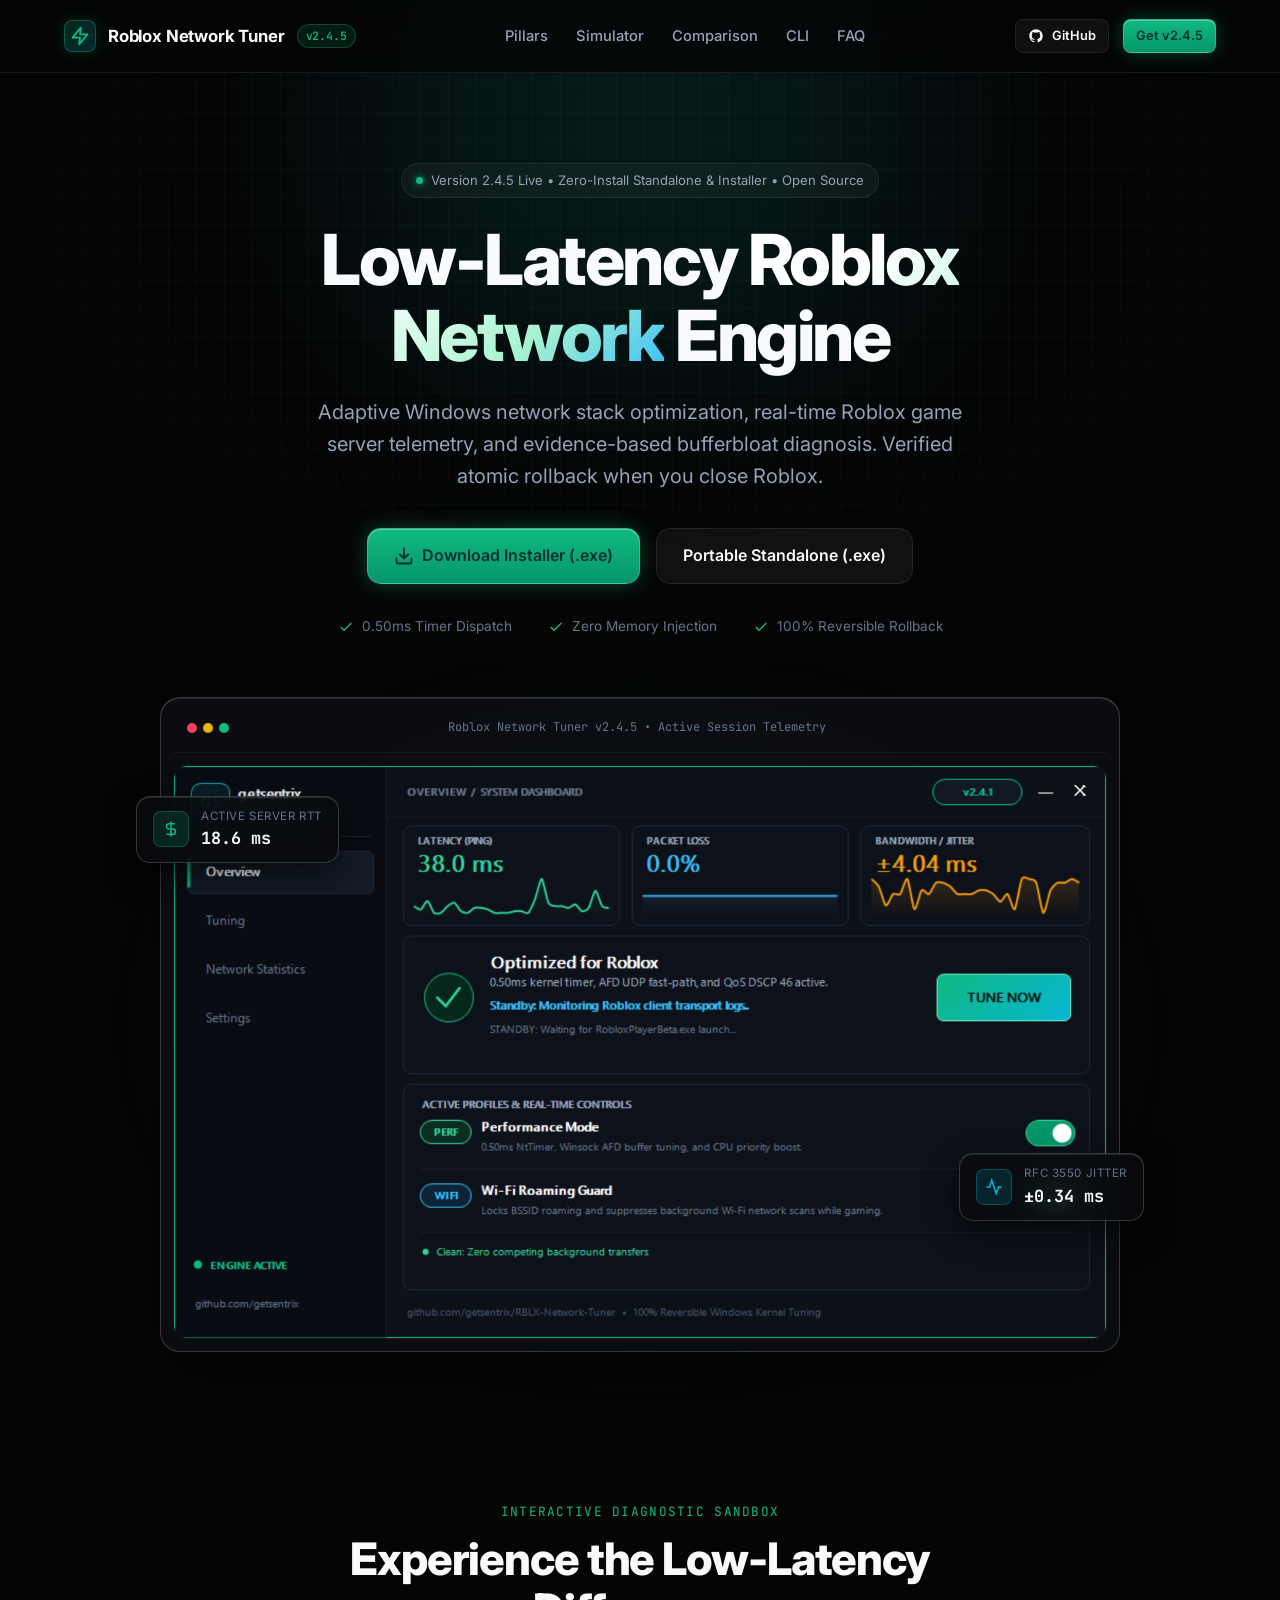
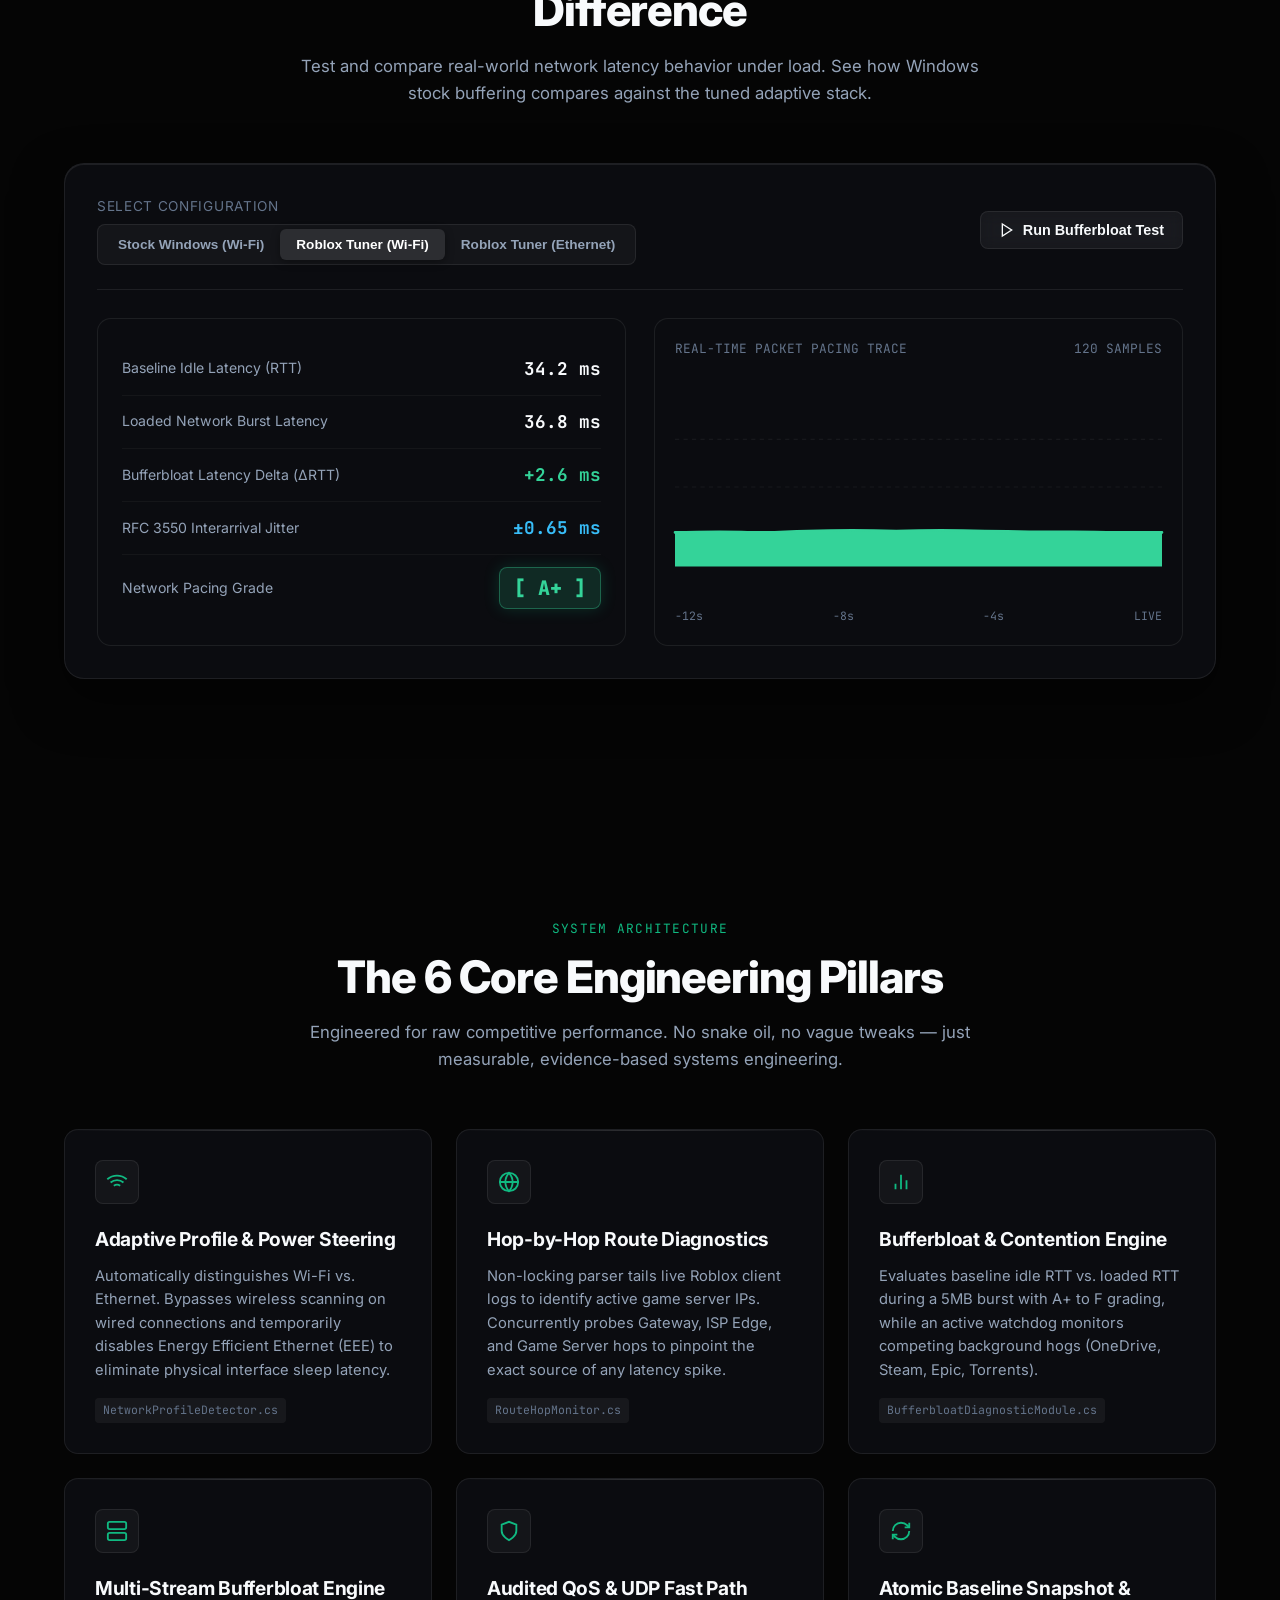
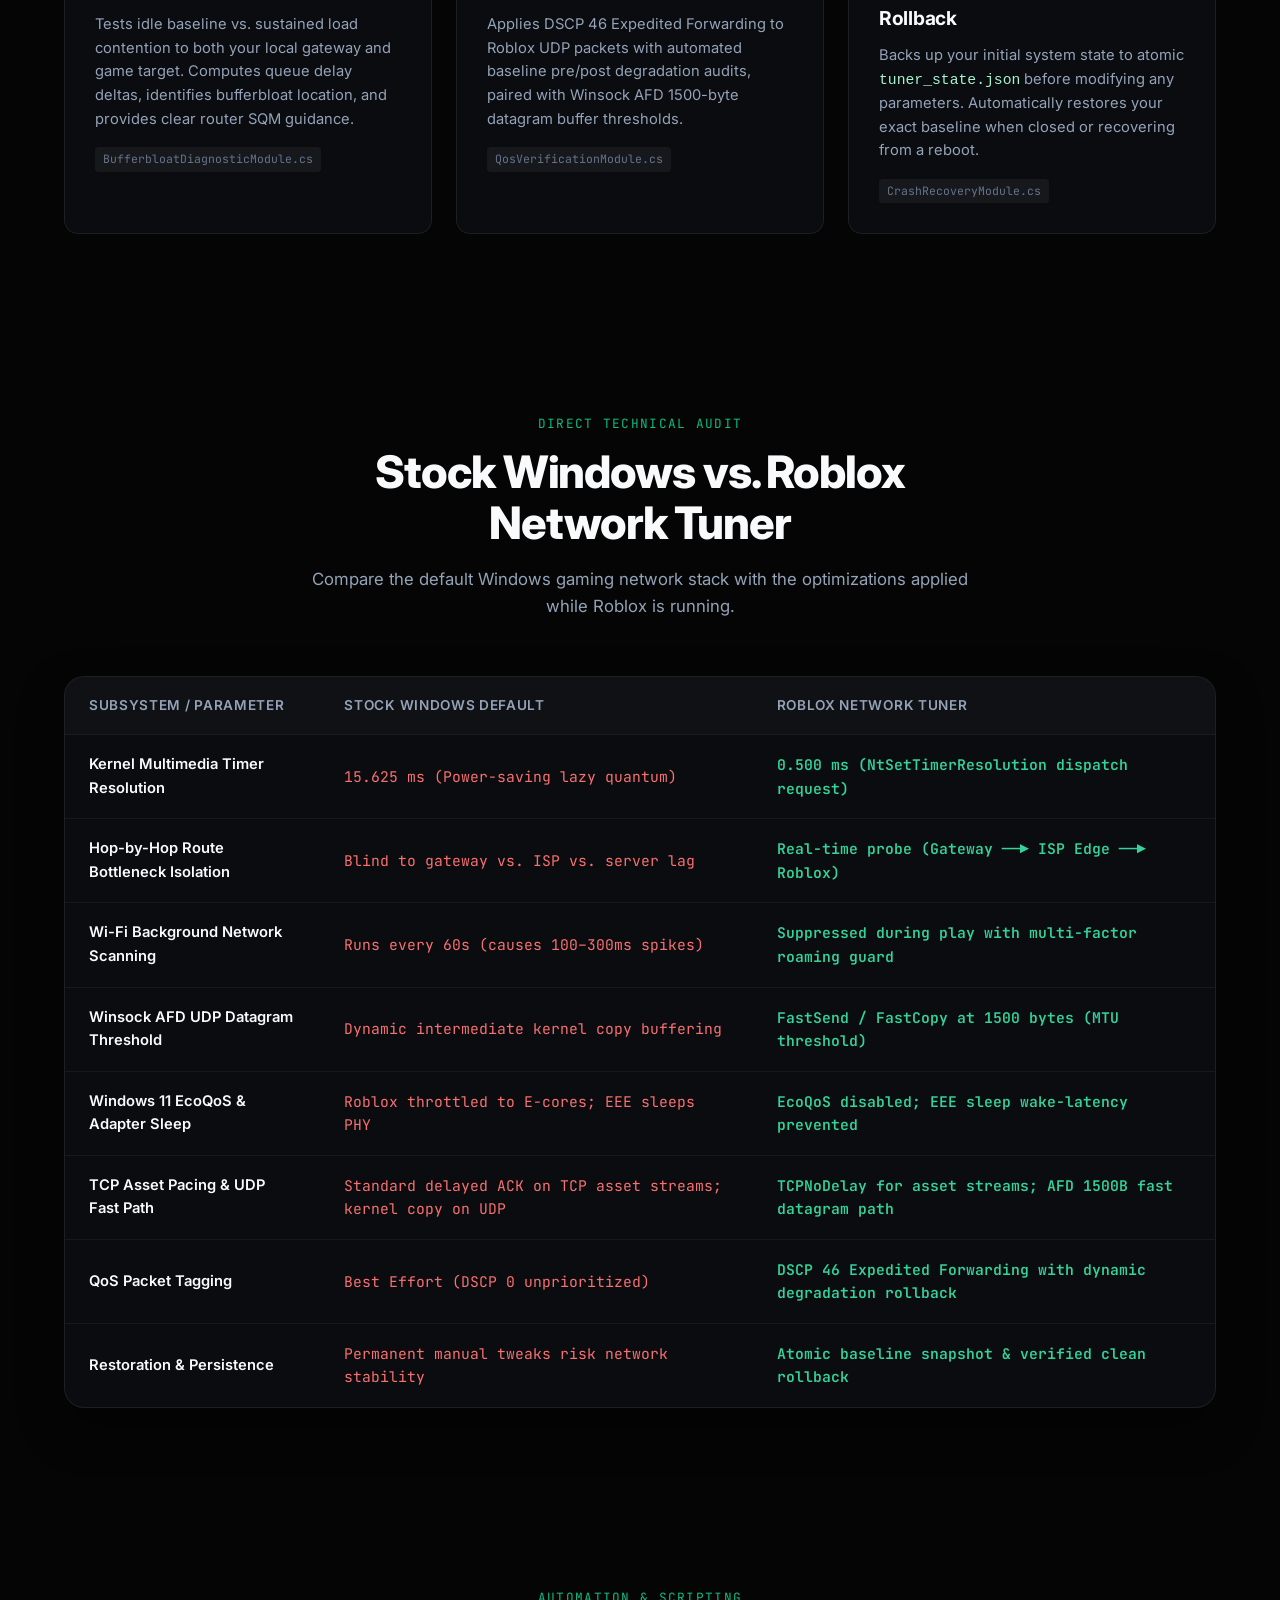
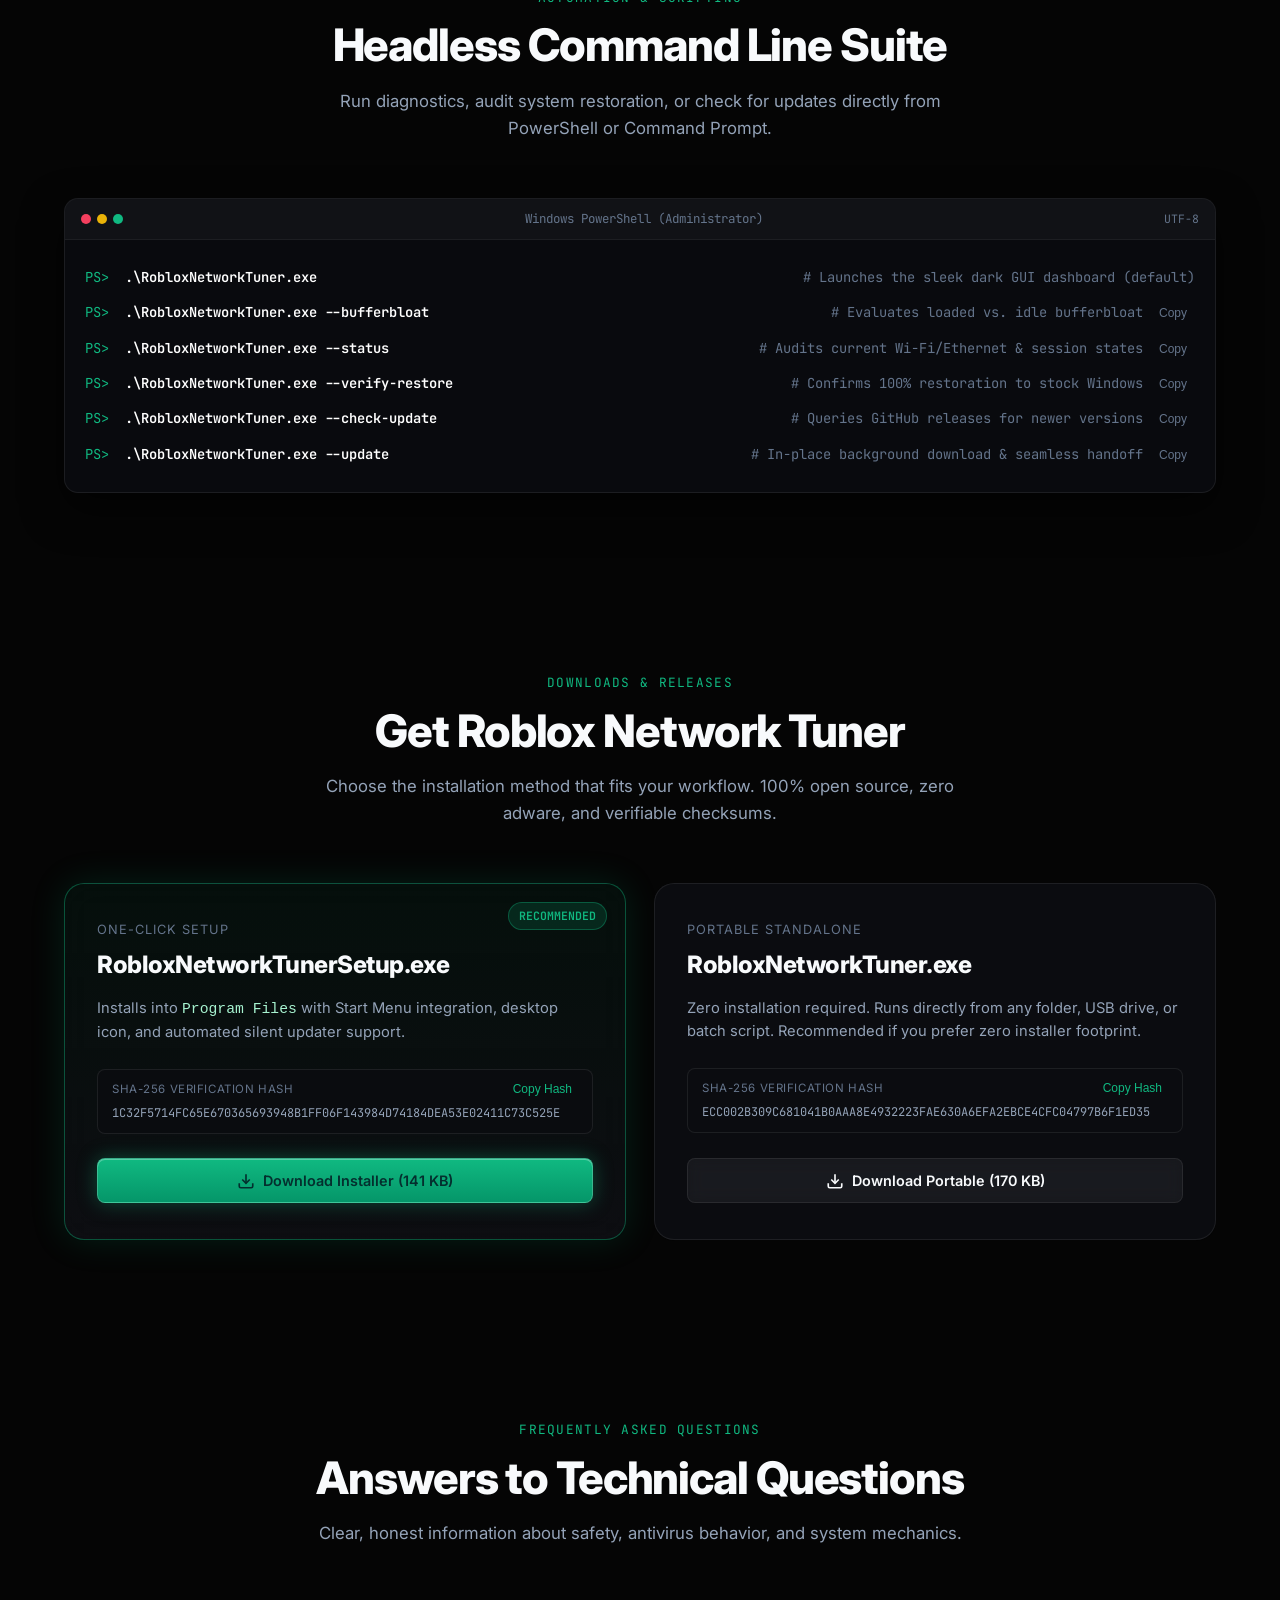
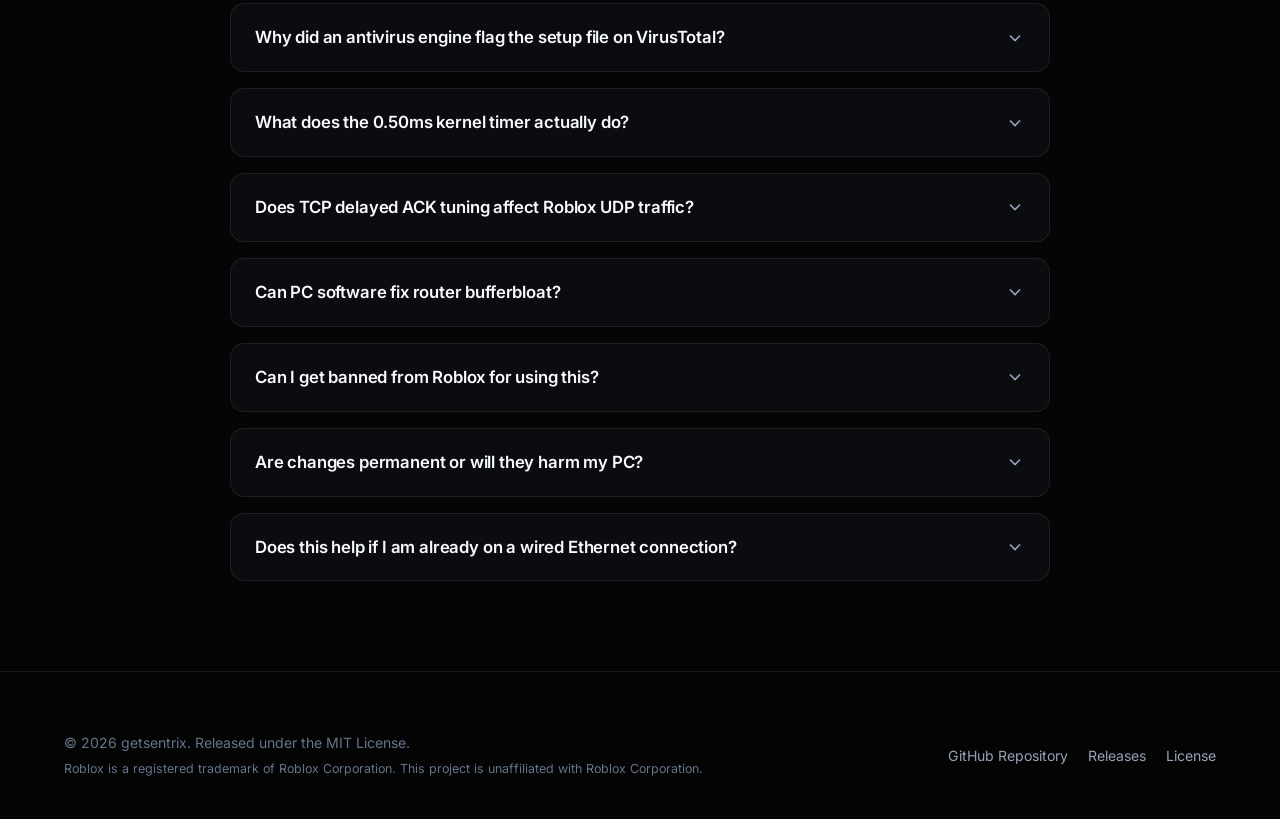
==== docs/index.html @ 38ed278a "Release v2.4.5: Complete UI Optimization, Custom Modern Buttons, Fixed Padding & Responsiveness" ====
<!DOCTYPE html>
<html lang="en">
<head>
  <meta charset="UTF-8">
  <meta name="viewport" content="width=device-width, initial-scale=1.0">
  <title>Roblox Network Tuner | Low-Latency & Anti-Jitter Network Engine</title>
  
  <meta name="description" content="Adaptive Windows network stack optimization, live Roblox game-server telemetry, and automated bufferbloat diagnosis. Symmetrically restored upon exit.">
  <meta name="keywords" content="Roblox, latency tuner, ping optimizer, jitter reduction, bufferbloat, winsock afd, DSCP 46, wifi lag spikes, timer resolution">
  <meta name="author" content="getsentrix">
  <meta name="theme-color" content="#050505">
  
  <!-- Open Graph -->
  <meta property="og:type" content="website">
  <meta property="og:title" content="Roblox Network Tuner | Low-Latency & Anti-Jitter Engine">
  <meta property="og:description" content="Adaptive Windows network stack optimization, real-time Roblox game server telemetry, and automated bufferbloat diagnosis.">
  <meta property="og:image" content="assets/preview.png">
  
  <!-- Twitter -->
  <meta name="twitter:card" content="summary_large_image">
  <meta name="twitter:title" content="Roblox Network Tuner">
  <meta name="twitter:description" content="Adaptive Windows network stack optimization and bufferbloat diagnosis for Roblox.">
  <meta name="twitter:image" content="assets/preview.png">
  
  <link rel="icon" type="image/x-icon" href="favicon.ico">
  <link rel="preconnect" href="https://fonts.googleapis.com">
  <link rel="preconnect" href="https://fonts.gstatic.com" crossorigin>
  <link href="https://fonts.googleapis.com/css2?family=Inter:wght@400;500;600;700;800&family=JetBrains+Mono:wght@400;500;600;700&display=swap" rel="stylesheet">
  <link rel="stylesheet" href="style.css">
</head>
<body>

  <!-- Atmospheric Background Glows -->
  <div class="bg-atmosphere">
    <div class="bg-grid"></div>
    <div class="bg-bloom-top"></div>
    <div class="bg-bloom-secondary"></div>
  </div>

  <!-- Header -->
  <header class="header">
    <div class="container">
      <nav class="nav">
        <a href="#" class="brand">
          <div class="brand-icon">
            <svg width="20" height="20" viewBox="0 0 24 24" fill="none" stroke="#10b981" stroke-width="2.2" stroke-linecap="round" stroke-linejoin="round">
              <polygon points="13 2 3 14 12 14 11 22 21 10 12 10 13 2"></polygon>
            </svg>
          </div>
          <span>Roblox Network Tuner</span>
          <span class="brand-pill live-release-tag">v2.4.5</span>
        </a>

        <ul class="nav-links">
          <li><a href="#features" class="nav-link">Pillars</a></li>
          <li><a href="#simulator" class="nav-link">Simulator</a></li>
          <li><a href="#architecture" class="nav-link">Comparison</a></li>
          <li><a href="#cli" class="nav-link">CLI</a></li>
          <li><a href="#faq" class="nav-link">FAQ</a></li>
        </ul>

        <div class="nav-actions">
          <a href="https://github.com/getsentrix/RBLX-Network-Tuner" target="_blank" rel="noopener" class="btn btn-secondary btn-sm">
            <svg width="16" height="16" viewBox="0 0 24 24" fill="currentColor">
              <path fill-rule="evenodd" clip-rule="evenodd" d="M12 2C6.477 2 2 6.484 2 12.017c0 4.425 2.865 8.18 6.839 9.504.5.092.682-.217.682-.483 0-.237-.008-.868-.013-1.703-2.782.605-3.369-1.343-3.369-1.343-.454-1.158-1.11-1.466-1.11-1.466-.908-.62.069-.608.069-.608 1.003.07 1.53 1.032 1.53 1.032.892 1.53 2.341 1.088 2.91.832.092-.647.35-1.088.636-1.338-2.22-.253-4.555-1.113-4.555-4.951 0-1.093.39-1.988 1.029-2.688-.103-.253-.446-1.272.098-2.65 0 0 .84-.27 2.75 1.026A9.564 9.564 0 0112 6.844c.85.004 1.705.115 2.504.337 1.909-1.296 2.747-1.027 2.747-1.027.546 1.379.202 2.398.1 2.651.64.7 1.028 1.595 1.028 2.688 0 3.848-2.339 4.695-4.566 4.943.359.309.678.92.678 1.855 0 1.338-.012 2.419-.012 2.747 0 .268.18.58.688.482A10.019 10.019 0 0022 12.017C22 6.484 17.522 2 12 2z"></path>
            </svg>
            GitHub
          </a>
          <a href="#downloads" class="btn btn-primary btn-sm">
            Get v2.4.5
          </a>
        </div>
      </nav>
    </div>
  </header>

  <!-- Hero Section -->
  <section class="hero">
    <div class="container">
      <div class="hero-pill">
        <span class="status-dot"></span>
        <span>Version 2.4.5 Live • Zero-Install Standalone & Installer • Open Source</span>
      </div>

      <h1 class="hero-title">
        Low-Latency <span class="gradient-text">Roblox Network</span> Engine
      </h1>

      <p class="hero-desc">
        Adaptive Windows network stack optimization, real-time Roblox game server telemetry, and evidence-based bufferbloat diagnosis. Verified atomic rollback when you close Roblox.
      </p>

      <div class="hero-cta">
        <a href="#downloads" class="btn btn-primary btn-lg">
          <svg width="20" height="20" viewBox="0 0 24 24" fill="none" stroke="currentColor" stroke-width="2.2" stroke-linecap="round" stroke-linejoin="round">
            <path d="M21 15v4a2 2 0 0 1-2 2H5a2 2 0 0 1-2-2v-4"></path>
            <polyline points="7 10 12 15 17 10"></polyline>
            <line x1="12" y1="15" x2="12" y2="3"></line>
          </svg>
          Download Installer (.exe)
        </a>
        <a href="#downloads" class="btn btn-secondary btn-lg">
          Portable Standalone (.exe)
        </a>
      </div>

      <div class="hero-stats">
        <div class="hero-stat-item">
          <svg width="16" height="16" viewBox="0 0 24 24" fill="none" stroke="currentColor" stroke-width="2">
            <polyline points="20 6 9 17 4 12"></polyline>
          </svg>
          <span>0.50ms Timer Dispatch</span>
        </div>
        <div class="hero-stat-item">
          <svg width="16" height="16" viewBox="0 0 24 24" fill="none" stroke="currentColor" stroke-width="2">
            <polyline points="20 6 9 17 4 12"></polyline>
          </svg>
          <span>Zero Memory Injection</span>
        </div>
        <div class="hero-stat-item">
          <svg width="16" height="16" viewBox="0 0 24 24" fill="none" stroke="currentColor" stroke-width="2">
            <polyline points="20 6 9 17 4 12"></polyline>
          </svg>
          <span>100% Reversible Rollback</span>
        </div>
      </div>

      <!-- Hero Showcase Mockup with Floating Badges -->
      <div class="hero-mockup-wrapper">
        <div class="mockup-glow"></div>
        
        <!-- Floating Telemetry Badge Left -->
        <div class="floating-badge badge-left">
          <div class="badge-icon green">
            <svg width="18" height="18" viewBox="0 0 24 24" fill="none" stroke="currentColor" stroke-width="2">
              <path d="M12 2v20M17 5H9.5a3.5 3.5 0 0 0 0 7h5a3.5 3.5 0 0 1 0 7H6"></path>
            </svg>
          </div>
          <div>
            <div class="badge-label">Active Server RTT</div>
            <div class="badge-val" id="heroPingVal">18.6 ms</div>
          </div>
        </div>

        <!-- Floating Telemetry Badge Right -->
        <div class="floating-badge badge-right">
          <div class="badge-icon cyan">
            <svg width="18" height="18" viewBox="0 0 24 24" fill="none" stroke="currentColor" stroke-width="2">
              <polyline points="22 12 18 12 15 21 9 3 6 12 2 12"></polyline>
            </svg>
          </div>
          <div>
            <div class="badge-label">RFC 3550 Jitter</div>
            <div class="badge-val" id="heroJitterVal">±0.38 ms</div>
          </div>
        </div>

        <!-- Actual Application Mockup Preview -->
        <div class="mockup-frame">
          <div class="mockup-header">
            <div class="mockup-dots">
              <div class="mockup-dot red"></div>
              <div class="mockup-dot yellow"></div>
              <div class="mockup-dot green"></div>
            </div>
            <div class="mockup-tag">Roblox Network Tuner v2.4.5 • Active Session Telemetry</div>
            <div style="width: 48px;"></div>
          </div>
          <img src="assets/preview.png" alt="Roblox Network Tuner Dashboard Preview" class="mockup-img" loading="eager">
        </div>
      </div>
    </div>
  </section>

  <!-- Interactive Simulator Section -->
  <section class="section" id="simulator">
    <div class="container">
      <div class="section-header">
        <span class="section-tag">Interactive Diagnostic Sandbox</span>
        <h2 class="section-title">Experience the Low-Latency Difference</h2>
        <p class="section-desc">
          Test and compare real-world network latency behavior under load. See how Windows stock buffering compares against the tuned adaptive stack.
        </p>
      </div>

      <div class="simulator-card">
        <div class="sim-controls">
          <div>
            <div style="font-size: 0.85rem; color: var(--text-dim); margin-bottom: 6px; text-transform: uppercase; letter-spacing: 0.05em;">Select Configuration</div>
            <div class="sim-tabs">
              <button class="sim-tab" data-preset="stock-wifi">Stock Windows (Wi-Fi)</button>
              <button class="sim-tab active" data-preset="tuned-wifi">Roblox Tuner (Wi-Fi)</button>
              <button class="sim-tab" data-preset="tuned-eth">Roblox Tuner (Ethernet)</button>
            </div>
          </div>

          <button id="simRunTestBtn" class="btn btn-secondary">
            <svg width="16" height="16" viewBox="0 0 24 24" fill="none" stroke="currentColor" stroke-width="2">
              <polygon points="5 3 19 12 5 21 5 3"></polygon>
            </svg>
            Run Bufferbloat Test
          </button>
        </div>

        <div class="sim-grid">
          <!-- Readout Metrics -->
          <div class="sim-readout">
            <div class="sim-readout-row">
              <span class="sim-readout-label">Baseline Idle Latency (RTT)</span>
              <span class="sim-readout-val" id="simIdleRtt">34.2 ms</span>
            </div>
            <div class="sim-readout-row">
              <span class="sim-readout-label">Loaded Network Burst Latency</span>
              <span class="sim-readout-val" id="simLoadedRtt">36.8 ms</span>
            </div>
            <div class="sim-readout-row">
              <span class="sim-readout-label">Bufferbloat Latency Delta (ΔRTT)</span>
              <span class="sim-readout-val" id="simDelta" style="color: #34d399;">+2.6 ms</span>
            </div>
            <div class="sim-readout-row">
              <span class="sim-readout-label">RFC 3550 Interarrival Jitter</span>
              <span class="sim-readout-val" id="simJitter" style="color: #38bdf8;">±0.65 ms</span>
            </div>
            <div class="sim-readout-row">
              <span class="sim-readout-label">Network Pacing Grade</span>
              <span class="sim-grade-pill" id="simGrade">[ A+ ]</span>
            </div>
          </div>

          <!-- Dynamic SVG Waveform Chart -->
          <div class="sim-graph-box">
            <div class="sim-graph-header">
              <span>REAL-TIME PACKET PACING TRACE</span>
              <span>120 SAMPLES</span>
            </div>
            
            <svg class="sim-svg-canvas" viewBox="0 0 460 150">
              <defs>
                <linearGradient id="chartGradient" x1="0" y1="0" x2="0" y2="1">
                  <stop offset="0%" stop-color="#10b981" stop-opacity="0.3"></stop>
                  <stop offset="100%" stop-color="#10b981" stop-opacity="0.0"></stop>
                </linearGradient>
              </defs>
              <line x1="0" y1="30" x2="460" y2="30" stroke="rgba(255,255,255,0.05)" stroke-dasharray="4 4" />
              <line x1="0" y1="75" x2="460" y2="75" stroke="rgba(255,255,255,0.05)" stroke-dasharray="4 4" />
              <line x1="0" y1="120" x2="460" y2="120" stroke="rgba(255,255,255,0.05)" stroke-dasharray="4 4" />
              <path id="simSvgArea" fill="url(#chartGradient)"></path>
              <path id="simSvgPath" fill="none" stroke="#10b981" stroke-width="2.5" stroke-linecap="round"></path>
            </svg>

            <div style="display: flex; justify-content: space-between; font-size: 0.72rem; color: var(--text-dim); font-family: var(--font-mono); margin-top: 8px;">
              <span>-12s</span>
              <span>-8s</span>
              <span>-4s</span>
              <span>LIVE</span>
            </div>
          </div>
        </div>
      </div>
    </div>
  </section>

  <!-- The 6 Core Engineering Pillars -->
  <section class="section" id="features">
    <div class="container">
      <div class="section-header">
        <span class="section-tag">System Architecture</span>
        <h2 class="section-title">The 6 Core Engineering Pillars</h2>
        <p class="section-desc">
          Engineered for raw competitive performance. No snake oil, no vague tweaks — just measurable, evidence-based systems engineering.
        </p>
      </div>

      <div class="pillars-grid">
        <!-- 1 -->
        <div class="pillar-card">
          <div class="pillar-icon-box">
            <svg width="22" height="22" viewBox="0 0 24 24" fill="none" stroke="currentColor" stroke-width="2">
              <path d="M5 12.55a11 11 0 0 1 14.08 0"></path>
              <path d="M1.42 9a16 16 0 0 1 21.16 0"></path>
              <path d="M8.53 16.11a6 6 0 0 1 6.95 0"></path>
              <line x1="12" y1="20" x2="12.01" y2="20"></line>
            </svg>
          </div>
          <h3 class="pillar-title">Adaptive Profile & Power Steering</h3>
          <p class="pillar-desc">
            Automatically distinguishes Wi-Fi vs. Ethernet. Bypasses wireless scanning on wired connections and temporarily disables Energy Efficient Ethernet (EEE) to eliminate physical interface sleep latency.
          </p>
          <span class="pillar-tag">NetworkProfileDetector.cs</span>
        </div>

        <!-- 2 -->
        <div class="pillar-card">
          <div class="pillar-icon-box">
            <svg width="22" height="22" viewBox="0 0 24 24" fill="none" stroke="currentColor" stroke-width="2">
              <circle cx="12" cy="12" r="10"></circle>
              <line x1="2" y1="12" x2="22" y2="12"></line>
              <path d="M12 2a15.3 15.3 0 0 1 4 10 15.3 15.3 0 0 1-4 10 15.3 15.3 0 0 1-4-10 15.3 15.3 0 0 1 4-10z"></path>
            </svg>
          </div>
          <h3 class="pillar-title">Hop-by-Hop Route Diagnostics</h3>
          <p class="pillar-desc">
            Non-locking parser tails live Roblox client logs to identify active game server IPs. Concurrently probes Gateway, ISP Edge, and Game Server hops to pinpoint the exact source of any latency spike.
          </p>
          <span class="pillar-tag">RouteHopMonitor.cs</span>
        </div>

        <!-- 3 -->
        <div class="pillar-card">
          <div class="pillar-icon-box">
            <svg width="22" height="22" viewBox="0 0 24 24" fill="none" stroke="currentColor" stroke-width="2">
              <path d="M18 20V10"></path>
              <path d="M12 20V4"></path>
              <path d="M6 20v-6"></path>
            </svg>
          </div>
          <h3 class="pillar-title">Bufferbloat & Contention Engine</h3>
          <p class="pillar-desc">
            Evaluates baseline idle RTT vs. loaded RTT during a 5MB burst with A+ to F grading, while an active watchdog monitors competing background hogs (OneDrive, Steam, Epic, Torrents).
          </p>
          <span class="pillar-tag">BufferbloatDiagnosticModule.cs</span>
        </div>

        <!-- 4 -->
        <div class="pillar-card">
          <div class="pillar-icon-box">
            <svg width="22" height="22" viewBox="0 0 24 24" fill="none" stroke="currentColor" stroke-width="2">
              <rect x="2" y="2" width="20" height="8" rx="2" ry="2"></rect>
              <rect x="2" y="14" width="20" height="8" rx="2" ry="2"></rect>
              <line x1="6" y1="6" x2="6.01" y2="6"></line>
              <line x1="6" y1="18" x2="6.01" y2="18"></line>
            </svg>
          </div>
          <h3 class="pillar-title">Multi-Stream Bufferbloat Engine</h3>
          <p class="pillar-desc">
            Tests idle baseline vs. sustained load contention to both your local gateway and game target. Computes queue delay deltas, identifies bufferbloat location, and provides clear router SQM guidance.
          </p>
          <span class="pillar-tag">BufferbloatDiagnosticModule.cs</span>
        </div>

        <!-- 5 -->
        <div class="pillar-card">
          <div class="pillar-icon-box">
            <svg width="22" height="22" viewBox="0 0 24 24" fill="none" stroke="currentColor" stroke-width="2">
              <path d="M12 22s8-4 8-10V5l-8-3-8 3v7c0 6 8 10 8 10z"></path>
            </svg>
          </div>
          <h3 class="pillar-title">Audited QoS & UDP Fast Path</h3>
          <p class="pillar-desc">
            Applies DSCP 46 Expedited Forwarding to Roblox UDP packets with automated baseline pre/post degradation audits, paired with Winsock AFD 1500-byte datagram buffer thresholds.
          </p>
          <span class="pillar-tag">QosVerificationModule.cs</span>
        </div>

        <!-- 6 -->
        <div class="pillar-card">
          <div class="pillar-icon-box">
            <svg width="22" height="22" viewBox="0 0 24 24" fill="none" stroke="currentColor" stroke-width="2">
              <path d="M3 12a9 9 0 0 1 9-9 9.75 9.75 0 0 1 6.74 2.74L21 8"></path>
              <path d="M21 3v5h-5"></path>
              <path d="M21 12a9 9 0 0 1-9 9 9.75 9.75 0 0 1-6.74-2.74L3 16"></path>
              <path d="M8 16H3v5"></path>
            </svg>
          </div>
          <h3 class="pillar-title">Atomic Baseline Snapshot & Rollback</h3>
          <p class="pillar-desc">
            Backs up your initial system state to atomic <code style="color: #a7f3d0;">tuner_state.json</code> before modifying any parameters. Automatically restores your exact baseline when closed or recovering from a reboot.
          </p>
          <span class="pillar-tag">CrashRecoveryModule.cs</span>
        </div>
      </div>
    </div>
  </section>

  <!-- Technical Comparison Table -->
  <section class="section" id="architecture">
    <div class="container">
      <div class="section-header">
        <span class="section-tag">Direct Technical Audit</span>
        <h2 class="section-title">Stock Windows vs. Roblox Network Tuner</h2>
        <p class="section-desc">
          Compare the default Windows gaming network stack with the optimizations applied while Roblox is running.
        </p>
      </div>

      <div class="comparison-card">
        <div class="table-responsive">
          <table class="comp-table">
            <thead>
              <tr>
                <th>Subsystem / Parameter</th>
                <th>Stock Windows Default</th>
                <th>Roblox Network Tuner</th>
              </tr>
            </thead>
            <tbody>
              <tr>
                <td class="comp-feature">Kernel Multimedia Timer Resolution</td>
                <td class="comp-stock">15.625 ms (Power-saving lazy quantum)</td>
                <td class="comp-tuned">0.500 ms (NtSetTimerResolution dispatch request)</td>
              </tr>
              <tr>
                <td class="comp-feature">Hop-by-Hop Route Bottleneck Isolation</td>
                <td class="comp-stock">Blind to gateway vs. ISP vs. server lag</td>
                <td class="comp-tuned">Real-time probe (Gateway ──▶ ISP Edge ──▶ Roblox)</td>
              </tr>
              <tr>
                <td class="comp-feature">Wi-Fi Background Network Scanning</td>
                <td class="comp-stock">Runs every 60s (causes 100–300ms spikes)</td>
                <td class="comp-tuned">Suppressed during play with multi-factor roaming guard</td>
              </tr>
              <tr>
                <td class="comp-feature">Winsock AFD UDP Datagram Threshold</td>
                <td class="comp-stock">Dynamic intermediate kernel copy buffering</td>
                <td class="comp-tuned">FastSend / FastCopy at 1500 bytes (MTU threshold)</td>
              </tr>
              <tr>
                <td class="comp-feature">Windows 11 EcoQoS & Adapter Sleep</td>
                <td class="comp-stock">Roblox throttled to E-cores; EEE sleeps PHY</td>
                <td class="comp-tuned">EcoQoS disabled; EEE sleep wake-latency prevented</td>
              </tr>
              <tr>
                <td class="comp-feature">TCP Asset Pacing & UDP Fast Path</td>
                <td class="comp-stock">Standard delayed ACK on TCP asset streams; kernel copy on UDP</td>
                <td class="comp-tuned">TCPNoDelay for asset streams; AFD 1500B fast datagram path</td>
              </tr>
              <tr>
                <td class="comp-feature">QoS Packet Tagging</td>
                <td class="comp-stock">Best Effort (DSCP 0 unprioritized)</td>
                <td class="comp-tuned">DSCP 46 Expedited Forwarding with dynamic degradation rollback</td>
              </tr>
              <tr>
                <td class="comp-feature">Restoration & Persistence</td>
                <td class="comp-stock">Permanent manual tweaks risk network stability</td>
                <td class="comp-tuned">Atomic baseline snapshot & verified clean rollback</td>
              </tr>
            </tbody>
          </table>
        </div>
      </div>
    </div>
  </section>

  <!-- CLI Suite Section -->
  <section class="section" id="cli">
    <div class="container">
      <div class="section-header">
        <span class="section-tag">Automation & Scripting</span>
        <h2 class="section-title">Headless Command Line Suite</h2>
        <p class="section-desc">
          Run diagnostics, audit system restoration, or check for updates directly from PowerShell or Command Prompt.
        </p>
      </div>

      <div class="terminal-card">
        <div class="terminal-topbar">
          <div style="display: flex; gap: 6px;">
            <div class="mockup-dot red"></div>
            <div class="mockup-dot yellow"></div>
            <div class="mockup-dot green"></div>
          </div>
          <span class="terminal-title">Windows PowerShell (Administrator)</span>
          <span style="font-size: 0.72rem; color: var(--text-dim);">UTF-8</span>
        </div>

        <div class="terminal-body">
          <div class="cli-row">
            <div>
              <span class="cli-prompt">PS&gt;</span>
              <span class="cli-cmd">.\RobloxNetworkTuner.exe</span>
            </div>
            <span class="cli-comment"># Launches the sleek dark GUI dashboard (default)</span>
          </div>

          <div class="cli-row">
            <div>
              <span class="cli-prompt">PS&gt;</span>
              <span class="cli-cmd">.\RobloxNetworkTuner.exe --bufferbloat</span>
            </div>
            <div>
              <span class="cli-comment"># Evaluates loaded vs. idle bufferbloat</span>
              <button class="cli-copy-btn" data-copy=".\RobloxNetworkTuner.exe --bufferbloat">Copy</button>
            </div>
          </div>

          <div class="cli-row">
            <div>
              <span class="cli-prompt">PS&gt;</span>
              <span class="cli-cmd">.\RobloxNetworkTuner.exe --status</span>
            </div>
            <div>
              <span class="cli-comment"># Audits current Wi-Fi/Ethernet & session states</span>
              <button class="cli-copy-btn" data-copy=".\RobloxNetworkTuner.exe --status">Copy</button>
            </div>
          </div>

          <div class="cli-row">
            <div>
              <span class="cli-prompt">PS&gt;</span>
              <span class="cli-cmd">.\RobloxNetworkTuner.exe --verify-restore</span>
            </div>
            <div>
              <span class="cli-comment"># Confirms 100% restoration to stock Windows</span>
              <button class="cli-copy-btn" data-copy=".\RobloxNetworkTuner.exe --verify-restore">Copy</button>
            </div>
          </div>

          <div class="cli-row">
            <div>
              <span class="cli-prompt">PS&gt;</span>
              <span class="cli-cmd">.\RobloxNetworkTuner.exe --check-update</span>
            </div>
            <div>
              <span class="cli-comment"># Queries GitHub releases for newer versions</span>
              <button class="cli-copy-btn" data-copy=".\RobloxNetworkTuner.exe --check-update">Copy</button>
            </div>
          </div>

          <div class="cli-row">
            <div>
              <span class="cli-prompt">PS&gt;</span>
              <span class="cli-cmd">.\RobloxNetworkTuner.exe --update</span>
            </div>
            <div>
              <span class="cli-comment"># In-place background download & seamless handoff</span>
              <button class="cli-copy-btn" data-copy=".\RobloxNetworkTuner.exe --update">Copy</button>
            </div>
          </div>
        </div>
      </div>
    </div>
  </section>

  <!-- Download Hub Section -->
  <section class="section" id="downloads">
    <div class="container">
      <div class="section-header">
        <span class="section-tag">Downloads & Releases</span>
        <h2 class="section-title">Get Roblox Network Tuner</h2>
        <p class="section-desc">
          Choose the installation method that fits your workflow. 100% open source, zero adware, and verifiable checksums.
        </p>
      </div>

      <div class="download-grid">
        <!-- Option 1: Setup Bootstrapper -->
        <div class="download-card featured">
          <div>
            <span class="card-badge">RECOMMENDED</span>
            <div class="download-type">One-Click Setup</div>
            <h3 class="download-title">RobloxNetworkTunerSetup.exe</h3>
            <p class="download-desc">
              Installs into <code style="color: #a7f3d0;">Program Files</code> with Start Menu integration, desktop icon, and automated silent updater support.
            </p>

            <div class="checksum-box">
              <div class="checksum-header">
                <span>SHA-256 Verification Hash</span>
                <button class="copy-hash-btn" data-copy="1C32F5714FC65E670365693948B1FF06F143984D74184DEA53E02411C73C525E">Copy Hash</button>
              </div>
              <div class="checksum-val">
                <span>1C32F5714FC65E670365693948B1FF06F143984D74184DEA53E02411C73C525E</span>
              </div>
            </div>
          </div>

          <div>
            <a href="https://github.com/getsentrix/RBLX-Network-Tuner/releases/download/v2.4.5/RobloxNetworkTunerSetup.exe" class="btn btn-primary" style="width: 100%;">
              <svg width="18" height="18" viewBox="0 0 24 24" fill="none" stroke="currentColor" stroke-width="2.2">
                <path d="M21 15v4a2 2 0 0 1-2 2H5a2 2 0 0 1-2-2v-4"></path>
                <polyline points="7 10 12 15 17 10"></polyline>
                <line x1="12" y1="15" x2="12" y2="3"></line>
              </svg>
              Download Installer (141 KB)
            </a>
          </div>
        </div>

        <!-- Option 2: Portable Standalone Engine -->
        <div class="download-card">
          <div>
            <div class="download-type">Portable Standalone</div>
            <h3 class="download-title">RobloxNetworkTuner.exe</h3>
            <p class="download-desc">
              Zero installation required. Runs directly from any folder, USB drive, or batch script. Recommended if you prefer zero installer footprint.
            </p>

            <div class="checksum-box">
              <div class="checksum-header">
                <span>SHA-256 Verification Hash</span>
                <button class="copy-hash-btn" data-copy="ECC002B309C681041B0AAA8E4932223FAE630A6EFA2EBCE4CFC04797B6F1ED35">Copy Hash</button>
              </div>
              <div class="checksum-val">
                <span>ECC002B309C681041B0AAA8E4932223FAE630A6EFA2EBCE4CFC04797B6F1ED35</span>
              </div>
            </div>
          </div>

          <div>
            <a href="https://github.com/getsentrix/RBLX-Network-Tuner/releases/download/v2.4.5/RobloxNetworkTuner.exe" class="btn btn-secondary" style="width: 100%;">
              <svg width="18" height="18" viewBox="0 0 24 24" fill="none" stroke="currentColor" stroke-width="2.2">
                <path d="M21 15v4a2 2 0 0 1-2 2H5a2 2 0 0 1-2-2v-4"></path>
                <polyline points="7 10 12 15 17 10"></polyline>
                <line x1="12" y1="15" x2="12" y2="3"></line>
              </svg>
              Download Portable (170 KB)
            </a>
          </div>
        </div>
      </div>
    </div>
  </section>

  <!-- FAQ Section -->
  <section class="section" id="faq">
    <div class="container">
      <div class="section-header">
        <span class="section-tag">Frequently Asked Questions</span>
        <h2 class="section-title">Answers to Technical Questions</h2>
        <p class="section-desc">
          Clear, honest information about safety, antivirus behavior, and system mechanics.
        </p>
      </div>

      <div class="faq-grid">
        <div class="faq-item">
          <div class="faq-header">
            <h4 class="faq-question">Why did an antivirus engine flag the setup file on VirusTotal?</h4>
            <svg class="faq-icon" viewBox="0 0 24 24" fill="none" stroke="currentColor" stroke-width="2">
              <polyline points="6 9 12 15 18 9"></polyline>
            </svg>
          </div>
          <div class="faq-body">
            <p>
              When scanning newly released installers on VirusTotal, 1–2 automated engines (such as McAfee Scanner with a rule like <code>Ti!62A3A5E62541</code>) may flag it. The <strong>"Ti!"</strong> prefix stands for <em>Threat Intelligence</em>—an automated cloud AI heuristic rule rather than an actual virus detection. Because the installer is a newly released, unsigned executable that embeds and extracts another executable (the tuner engine) into Program Files, heuristic scanners flag it as a generic dropper. The entire repository is 100% open source C# without obfuscation. If you prefer zero installation, simply download the portable <strong>RobloxNetworkTuner.exe</strong> directly.
            </p>
          </div>
        </div>

        <div class="faq-item">
          <div class="faq-header">
            <h4 class="faq-question">What does the 0.50ms kernel timer actually do?</h4>
            <svg class="faq-icon" viewBox="0 0 24 24" fill="none" stroke="currentColor" stroke-width="2">
              <polyline points="6 9 12 15 18 9"></polyline>
            </svg>
          </div>
          <div class="faq-body">
            <p>
              Calling <code>NtSetTimerResolution(5000, true)</code> requests a <strong>0.50ms (2000 Hz) Windows thread scheduler quantum</strong> instead of Windows' default 15.6ms (64 Hz) timer. This does <em>not</em> provide sub-millisecond network ping over the public Internet. Instead, it ensures Windows scheduler wakes up to process incoming UDP packets, input events, and rendering frames in 0.5ms slices rather than delaying dispatch queues by up to 15ms.
            </p>
          </div>
        </div>

        <div class="faq-item">
          <div class="faq-header">
            <h4 class="faq-question">Does TCP delayed ACK tuning affect Roblox UDP traffic?</h4>
            <svg class="faq-icon" viewBox="0 0 24 24" fill="none" stroke="currentColor" stroke-width="2">
              <polyline points="6 9 12 15 18 9"></polyline>
            </svg>
          </div>
          <div class="faq-body">
            <p>
              Roblox multiplayer replication (character coordinates, physics, raycasts) communicates over <strong>UDP (RakNet/UDMUX)</strong>, while universe assets, textures, and marketplace requests stream over <strong>HTTP/TCP</strong>. Settings like <code>TcpAckFrequency=1</code> and <code>TCPNoDelay=1</code> benefit TCP asset streams by eliminating delayed ACK pauses during asset handshakes. For real-time UDP gaming, our Winsock AFD threshold settings (<code>FastSendDatagramThreshold=1500</code>) bypass intermediate kernel buffer copies for MTU frames.
            </p>
          </div>
        </div>

        <div class="faq-item">
          <div class="faq-header">
            <h4 class="faq-question">Can PC software fix router bufferbloat?</h4>
            <svg class="faq-icon" viewBox="0 0 24 24" fill="none" stroke="currentColor" stroke-width="2">
              <polyline points="6 9 12 15 18 9"></polyline>
            </svg>
          </div>
          <div class="faq-body">
            <p>
              Bufferbloat is physical packet queueing inside your home router or modem during download/upload saturation. While our tuner throttles competing background PC transfers to prevent your PC from monopolizing bandwidth, software on a PC cannot eliminate queueing on a shared home router. Our built-in Bufferbloat Diagnostic isolates whether queue bloat is occurring in your local router or upstream ISP, and recommends router Smart Queue Management (SQM such as CAKE or FQ-CoDel) if queue bloat is detected.
            </p>
          </div>
        </div>

        <div class="faq-item">
          <div class="faq-header">
            <h4 class="faq-question">Can I get banned from Roblox for using this?</h4>
            <svg class="faq-icon" viewBox="0 0 24 24" fill="none" stroke="currentColor" stroke-width="2">
              <polyline points="6 9 12 15 18 9"></polyline>
            </svg>
          </div>
          <div class="faq-body">
            <p>
              <strong>No.</strong> Roblox Network Tuner operates 100% outside of the Roblox client process. It modifies standard Windows OS socket parameters, kernel multimedia timer periods, and Wi-Fi radio streaming modes. It performs zero memory injection, zero DLL hooking, zero binary patching, and zero game tampering. It is completely compliant with Roblox Terms of Service.
            </p>
          </div>
        </div>

        <div class="faq-item">
          <div class="faq-header">
            <h4 class="faq-question">Are changes permanent or will they harm my PC?</h4>
            <svg class="faq-icon" viewBox="0 0 24 24" fill="none" stroke="currentColor" stroke-width="2">
              <polyline points="6 9 12 15 18 9"></polyline>
            </svg>
          </div>
          <div class="faq-body">
            <p>
              All changes are backed up before alteration. The tuner writes an atomic baseline snapshot to <code>tuner_state.json</code>. When you exit the tuner or close Roblox, every modified setting is restored to your original baseline. If your PC loses power or crashes, the crash recovery module detects the state snapshot on next launch and restores your settings.
            </p>
          </div>
        </div>

        <div class="faq-item">
          <div class="faq-header">
            <h4 class="faq-question">Does this help if I am already on a wired Ethernet connection?</h4>
            <svg class="faq-icon" viewBox="0 0 24 24" fill="none" stroke="currentColor" stroke-width="2">
              <polyline points="6 9 12 15 18 9"></polyline>
            </svg>
          </div>
          <div class="faq-body">
            <p>
              Yes. The <strong>Adaptive Profile & Power Steering</strong> module recognizes your connection medium. While Wi-Fi users benefit from roaming-safe scan freezing, Ethernet users benefit from 0.50ms kernel thread timer resolution, Winsock AFD UDP datagram threshold tuning, TCP delayed ACK suppression, and Energy Efficient Ethernet (EEE) sleep latency prevention.
            </p>
          </div>
        </div>
      </div>
    </div>
  </section>

  <!-- Footer -->
  <footer class="footer">
    <div class="container">
      <div class="footer-content">
        <div class="footer-copy">
          <p>© 2026 getsentrix. Released under the MIT License.</p>
          <p style="font-size: 0.78rem; color: var(--text-dim); margin-top: 4px;">Roblox is a registered trademark of Roblox Corporation. This project is unaffiliated with Roblox Corporation.</p>
        </div>

        <ul class="footer-links">
          <li><a href="https://github.com/getsentrix/RBLX-Network-Tuner" target="_blank" rel="noopener" class="footer-link">GitHub Repository</a></li>
          <li><a href="https://github.com/getsentrix/RBLX-Network-Tuner/releases" target="_blank" rel="noopener" class="footer-link">Releases</a></li>
          <li><a href="https://github.com/getsentrix/RBLX-Network-Tuner/blob/main/LICENSE" target="_blank" rel="noopener" class="footer-link">License</a></li>
        </ul>
      </div>
    </div>
  </footer>

  <script src="app.js"></script>
</body>
</html>
---- docs/style.css ----
/* Roblox Network Tuner - Showcase Design System
   Inspired by high-tech obsidian aesthetics (xeno.now)
   Deep obsidian background, subtle grid, atmospheric radial bloom, frosted glass, micro-animations
*/

:root {
  --bg-black: #050505;
  --bg-surface: #0a0a0d;
  --bg-card: rgba(15, 16, 21, 0.72);
  --bg-card-hover: rgba(22, 24, 32, 0.85);
  --bg-input: rgba(12, 13, 17, 0.8);
  
  --border-subtle: rgba(255, 255, 255, 0.08);
  --border-hover: rgba(255, 255, 255, 0.18);
  --border-glow: rgba(16, 185, 129, 0.35);
  
  --text-main: #f8fafc;
  --text-muted: #94a3b8;
  --text-dim: #64748b;
  
  --emerald-primary: #10b981;
  --emerald-glow: rgba(16, 185, 129, 0.25);
  --cyan-primary: #06b6d4;
  --cyan-glow: rgba(6, 182, 212, 0.25);
  --indigo-primary: #6366f1;
  --amber-primary: #f59e0b;
  --rose-primary: #f43f5e;
  
  --font-sans: 'Inter', -apple-system, BlinkMacSystemFont, 'Segoe UI', Roboto, Helvetica, Arial, sans-serif;
  --font-mono: 'JetBrains Mono', 'Fira Code', 'Consolas', 'Courier New', monospace;
  
  --radius-sm: 8px;
  --radius-md: 14px;
  --radius-lg: 20px;
  --radius-full: 9999px;
  
  --transition: all 0.2s cubic-bezier(0.16, 1, 0.3, 1);
}

*, *::before, *::after {
  box-sizing: border-box;
  margin: 0;
  padding: 0;
}

html {
  scroll-behavior: smooth;
  color-scheme: dark;
  background-color: var(--bg-black);
}

body {
  font-family: var(--font-sans);
  background-color: var(--bg-black);
  color: var(--text-main);
  line-height: 1.6;
  overflow-x: hidden;
  position: relative;
  -webkit-font-smoothing: antialiased;
  -moz-osx-font-smoothing: grayscale;
}

/* Background Atmosphere & Grid */
.bg-atmosphere {
  position: fixed;
  inset: 0;
  pointer-events: none;
  z-index: 0;
  overflow: hidden;
}

.bg-grid {
  position: absolute;
  inset: 0;
  background-image: 
    linear-gradient(to right, rgba(255, 255, 255, 0.025) 1px, transparent 1px),
    linear-gradient(to bottom, rgba(255, 255, 255, 0.025) 1px, transparent 1px);
  background-size: 28px 28px;
  mask-image: radial-gradient(ellipse 90% 70% at 50% 25%, black 40%, transparent 85%);
  -webkit-mask-image: radial-gradient(ellipse 90% 70% at 50% 25%, black 40%, transparent 85%);
}

.bg-bloom-top {
  position: absolute;
  top: -150px;
  left: 50%;
  transform: translateX(-50%);
  width: 900px;
  height: 550px;
  background: radial-gradient(circle, rgba(16, 185, 129, 0.14) 0%, rgba(6, 182, 212, 0.08) 45%, transparent 75%);
  filter: blur(80px);
}

.bg-bloom-secondary {
  position: absolute;
  top: 1400px;
  left: 20%;
  width: 700px;
  height: 400px;
  background: radial-gradient(circle, rgba(99, 102, 241, 0.08) 0%, transparent 70%);
  filter: blur(90px);
}

/* Container */
.container {
  width: 100%;
  max-width: 1200px;
  margin: 0 auto;
  padding: 0 24px;
  position: relative;
  z-index: 1;
}

/* Header & Nav */
.header {
  position: sticky;
  top: 0;
  z-index: 100;
  backdrop-filter: blur(16px);
  -webkit-backdrop-filter: blur(16px);
  background: rgba(5, 5, 5, 0.75);
  border-bottom: 1px solid var(--border-subtle);
  transition: var(--transition);
}

.nav {
  display: flex;
  align-items: center;
  justify-content: space-between;
  height: 72px;
}

.brand {
  display: flex;
  align-items: center;
  gap: 12px;
  text-decoration: none;
  color: var(--text-main);
  font-weight: 700;
  font-size: 1.05rem;
  letter-spacing: -0.01em;
}

.brand-icon {
  width: 32px;
  height: 32px;
  border-radius: var(--radius-sm);
  background: linear-gradient(135deg, rgba(16, 185, 129, 0.2), rgba(6, 182, 212, 0.2));
  border: 1px solid rgba(16, 185, 129, 0.35);
  display: flex;
  align-items: center;
  justify-content: center;
  box-shadow: 0 0 16px rgba(16, 185, 129, 0.2);
}

.brand-pill {
  font-family: var(--font-mono);
  font-size: 0.72rem;
  padding: 2px 8px;
  border-radius: var(--radius-full);
  background: rgba(16, 185, 129, 0.12);
  color: var(--emerald-primary);
  border: 1px solid rgba(16, 185, 129, 0.3);
  font-weight: 500;
}

.nav-links {
  display: flex;
  align-items: center;
  gap: 28px;
  list-style: none;
}

.nav-link {
  color: var(--text-muted);
  text-decoration: none;
  font-size: 0.92rem;
  font-weight: 500;
  transition: var(--transition);
}

.nav-link:hover {
  color: var(--text-main);
}

.nav-actions {
  display: flex;
  align-items: center;
  gap: 14px;
}

/* Buttons */
.btn {
  display: inline-flex;
  align-items: center;
  justify-content: center;
  gap: 8px;
  padding: 10px 18px;
  border-radius: var(--radius-sm);
  font-size: 0.9rem;
  font-weight: 600;
  text-decoration: none;
  cursor: pointer;
  transition: var(--transition);
  border: 1px solid transparent;
}

.btn-primary {
  background: linear-gradient(180deg, #10b981 0%, #059669 100%);
  color: #042f2e;
  border-color: rgba(255, 255, 255, 0.2);
  box-shadow: 0 0 20px rgba(16, 185, 129, 0.35), inset 0 1px 0 rgba(255, 255, 255, 0.3);
}

.btn-primary:hover {
  transform: translateY(-1px);
  box-shadow: 0 0 28px rgba(16, 185, 129, 0.5), inset 0 1px 0 rgba(255, 255, 255, 0.4);
}

.btn-secondary {
  background: rgba(255, 255, 255, 0.05);
  color: var(--text-main);
  border-color: var(--border-subtle);
  backdrop-filter: blur(8px);
}

.btn-secondary:hover {
  background: rgba(255, 255, 255, 0.09);
  border-color: var(--border-hover);
  color: #fff;
  transform: translateY(-1px);
}

.btn-sm {
  padding: 6px 12px;
  font-size: 0.8rem;
}

.btn-lg {
  padding: 14px 26px;
  font-size: 1rem;
  border-radius: var(--radius-md);
}

/* Hero Section */
.hero {
  padding: 90px 0 60px;
  text-align: center;
  position: relative;
}

.hero-pill {
  display: inline-flex;
  align-items: center;
  gap: 8px;
  padding: 6px 14px;
  border-radius: var(--radius-full);
  background: rgba(255, 255, 255, 0.04);
  border: 1px solid var(--border-subtle);
  font-size: 0.82rem;
  color: var(--text-muted);
  margin-bottom: 24px;
  backdrop-filter: blur(10px);
}

.status-dot {
  width: 7px;
  height: 7px;
  border-radius: 50%;
  background: var(--emerald-primary);
  box-shadow: 0 0 8px var(--emerald-primary);
  animation: pulse-dot 2s infinite ease-in-out;
}

@keyframes pulse-dot {
  0%, 100% { opacity: 1; transform: scale(1); }
  50% { opacity: 0.4; transform: scale(0.85); }
}

.hero-title {
  font-size: clamp(2.5rem, 5.5vw, 4.4rem);
  font-weight: 800;
  line-height: 1.08;
  letter-spacing: -0.035em;
  margin-bottom: 22px;
  max-width: 900px;
  margin-left: auto;
  margin-right: auto;
}

.gradient-text {
  background: linear-gradient(135deg, #ffffff 30%, #a7f3d0 70%, #38bdf8 100%);
  -webkit-background-clip: text;
  -webkit-text-fill-color: transparent;
}

.hero-desc {
  font-size: clamp(1.05rem, 1.8vw, 1.25rem);
  color: var(--text-muted);
  max-width: 680px;
  margin: 0 auto 36px;
  line-height: 1.6;
}

.hero-cta {
  display: flex;
  align-items: center;
  justify-content: center;
  gap: 16px;
  flex-wrap: wrap;
  margin-bottom: 32px;
}

.hero-stats {
  display: flex;
  align-items: center;
  justify-content: center;
  gap: 36px;
  margin-bottom: 60px;
  font-size: 0.85rem;
  color: var(--text-dim);
}

.hero-stat-item {
  display: flex;
  align-items: center;
  gap: 8px;
}

.hero-stat-item svg {
  color: var(--emerald-primary);
}

/* Hero Showcase Mockup */
.hero-mockup-wrapper {
  position: relative;
  max-width: 960px;
  margin: 0 auto;
}

.mockup-glow {
  position: absolute;
  inset: -20px;
  background: radial-gradient(ellipse at center, rgba(16, 185, 129, 0.25) 0%, rgba(6, 182, 212, 0.1) 40%, transparent 75%);
  filter: blur(40px);
  z-index: 0;
  opacity: 0.8;
}

.mockup-frame {
  position: relative;
  z-index: 1;
  background: var(--bg-card);
  border: 1px solid var(--border-hover);
  border-radius: var(--radius-lg);
  padding: 12px;
  box-shadow: 0 25px 60px -15px rgba(0, 0, 0, 0.8), inset 0 1px 0 rgba(255, 255, 255, 0.12);
  backdrop-filter: blur(20px);
}

.mockup-header {
  display: flex;
  align-items: center;
  justify-content: space-between;
  padding: 8px 14px 14px;
  border-bottom: 1px solid rgba(255, 255, 255, 0.05);
  margin-bottom: 12px;
}

.mockup-dots {
  display: flex;
  gap: 6px;
}

.mockup-dot {
  width: 10px;
  height: 10px;
  border-radius: 50%;
  background: rgba(255, 255, 255, 0.15);
}

.mockup-dot.red { background: #f43f5e; }
.mockup-dot.yellow { background: #eab308; }
.mockup-dot.green { background: #10b981; }

.mockup-tag {
  font-family: var(--font-mono);
  font-size: 0.75rem;
  color: var(--text-dim);
}

.mockup-img {
  width: 100%;
  height: auto;
  border-radius: var(--radius-md);
  display: block;
  border: 1px solid rgba(255, 255, 255, 0.05);
}

/* Floating Metrics Badges */
.floating-badge {
  position: absolute;
  z-index: 2;
  background: rgba(10, 11, 15, 0.85);
  backdrop-filter: blur(16px);
  border: 1px solid var(--border-hover);
  border-radius: var(--radius-md);
  padding: 10px 16px;
  box-shadow: 0 12px 30px rgba(0, 0, 0, 0.6), inset 0 1px 0 rgba(255, 255, 255, 0.1);
  display: flex;
  align-items: center;
  gap: 12px;
  text-align: left;
}

.floating-badge.badge-left {
  top: 15%;
  left: -24px;
}

.floating-badge.badge-right {
  bottom: 20%;
  right: -24px;
}

.badge-icon {
  width: 36px;
  height: 36px;
  border-radius: var(--radius-sm);
  display: flex;
  align-items: center;
  justify-content: center;
}

.badge-icon.green {
  background: rgba(16, 185, 129, 0.15);
  color: var(--emerald-primary);
  border: 1px solid rgba(16, 185, 129, 0.3);
}

.badge-icon.cyan {
  background: rgba(6, 182, 212, 0.15);
  color: var(--cyan-primary);
  border: 1px solid rgba(6, 182, 212, 0.3);
}

.badge-label {
  font-size: 0.72rem;
  color: var(--text-dim);
  text-transform: uppercase;
  letter-spacing: 0.05em;
}

.badge-val {
  font-size: 1.05rem;
  font-weight: 700;
  color: var(--text-main);
  font-family: var(--font-mono);
}

/* Section Header */
.section {
  padding: 90px 0;
  position: relative;
}

.section-header {
  text-align: center;
  max-width: 680px;
  margin: 0 auto 56px;
}

.section-tag {
  font-family: var(--font-mono);
  font-size: 0.8rem;
  color: var(--emerald-primary);
  text-transform: uppercase;
  letter-spacing: 0.1em;
  margin-bottom: 12px;
  display: block;
}

.section-title {
  font-size: clamp(2rem, 3.5vw, 2.8rem);
  font-weight: 800;
  line-height: 1.15;
  letter-spacing: -0.025em;
  margin-bottom: 16px;
}

.section-desc {
  font-size: 1.05rem;
  color: var(--text-muted);
}

/* Interactive Simulator */
.simulator-card {
  background: var(--bg-card);
  border: 1px solid var(--border-subtle);
  border-radius: var(--radius-lg);
  padding: 32px;
  backdrop-filter: blur(20px);
  box-shadow: 0 20px 50px rgba(0, 0, 0, 0.5), inset 0 1px 0 rgba(255, 255, 255, 0.08);
  margin-bottom: 60px;
}

.sim-controls {
  display: flex;
  align-items: center;
  justify-content: space-between;
  flex-wrap: wrap;
  gap: 20px;
  margin-bottom: 28px;
  padding-bottom: 24px;
  border-bottom: 1px solid var(--border-subtle);
}

.sim-tabs {
  display: flex;
  background: rgba(255, 255, 255, 0.04);
  padding: 4px;
  border-radius: var(--radius-sm);
  border: 1px solid var(--border-subtle);
}

.sim-tab {
  padding: 8px 16px;
  border-radius: 6px;
  font-size: 0.85rem;
  font-weight: 600;
  border: none;
  background: transparent;
  color: var(--text-muted);
  cursor: pointer;
  transition: var(--transition);
}

.sim-tab.active {
  background: rgba(255, 255, 255, 0.1);
  color: #fff;
  box-shadow: 0 2px 8px rgba(0, 0, 0, 0.4);
}

.sim-grid {
  display: grid;
  grid-template-columns: 1fr 1fr;
  gap: 28px;
}

.sim-readout {
  background: var(--bg-input);
  border: 1px solid var(--border-subtle);
  border-radius: var(--radius-md);
  padding: 24px;
}

.sim-readout-row {
  display: flex;
  justify-content: space-between;
  align-items: center;
  padding: 12px 0;
  border-bottom: 1px solid rgba(255, 255, 255, 0.04);
}

.sim-readout-row:last-child {
  border-bottom: none;
}

.sim-readout-label {
  font-size: 0.88rem;
  color: var(--text-muted);
}

.sim-readout-val {
  font-family: var(--font-mono);
  font-size: 1.1rem;
  font-weight: 700;
}

.sim-grade-pill {
  font-family: var(--font-mono);
  font-size: 1.25rem;
  font-weight: 800;
  padding: 4px 14px;
  border-radius: var(--radius-sm);
  background: rgba(16, 185, 129, 0.15);
  color: var(--emerald-primary);
  border: 1px solid rgba(16, 185, 129, 0.35);
  box-shadow: 0 0 16px rgba(16, 185, 129, 0.2);
}

.sim-graph-box {
  background: var(--bg-input);
  border: 1px solid var(--border-subtle);
  border-radius: var(--radius-md);
  padding: 20px;
  display: flex;
  flex-direction: column;
  justify-content: space-between;
}

.sim-graph-header {
  display: flex;
  justify-content: space-between;
  align-items: center;
  margin-bottom: 16px;
  font-size: 0.8rem;
  color: var(--text-dim);
  font-family: var(--font-mono);
}

.sim-svg-canvas {
  width: 100%;
  height: 160px;
  overflow: visible;
}

/* Feature Pillars Grid */
.pillars-grid {
  display: grid;
  grid-template-columns: repeat(auto-fit, minmax(340px, 1fr));
  gap: 24px;
}

.pillar-card {
  background: var(--bg-card);
  border: 1px solid var(--border-subtle);
  border-radius: var(--radius-md);
  padding: 30px;
  transition: var(--transition);
  position: relative;
  overflow: hidden;
  backdrop-filter: blur(14px);
}

.pillar-card::before {
  content: "";
  position: absolute;
  top: 0;
  left: 0;
  right: 0;
  height: 1px;
  background: linear-gradient(90deg, transparent, rgba(255, 255, 255, 0.15), transparent);
}

.pillar-card:hover {
  border-color: var(--border-hover);
  background: var(--bg-card-hover);
  transform: translateY(-3px);
  box-shadow: 0 18px 40px -10px rgba(0, 0, 0, 0.6);
}

.pillar-icon-box {
  width: 44px;
  height: 44px;
  border-radius: var(--radius-sm);
  background: rgba(255, 255, 255, 0.04);
  border: 1px solid var(--border-subtle);
  display: flex;
  align-items: center;
  justify-content: center;
  margin-bottom: 20px;
  color: var(--emerald-primary);
  transition: var(--transition);
}

.pillar-card:hover .pillar-icon-box {
  background: rgba(16, 185, 129, 0.12);
  border-color: rgba(16, 185, 129, 0.35);
  box-shadow: 0 0 18px rgba(16, 185, 129, 0.2);
}

.pillar-title {
  font-size: 1.2rem;
  font-weight: 700;
  margin-bottom: 10px;
  letter-spacing: -0.015em;
}

.pillar-desc {
  font-size: 0.92rem;
  color: var(--text-muted);
  line-height: 1.6;
}

.pillar-tag {
  font-family: var(--font-mono);
  font-size: 0.72rem;
  padding: 3px 8px;
  border-radius: 4px;
  background: rgba(255, 255, 255, 0.05);
  color: var(--text-dim);
  display: inline-block;
  margin-top: 16px;
}

/* Comparison Table */
.comparison-card {
  background: var(--bg-card);
  border: 1px solid var(--border-subtle);
  border-radius: var(--radius-lg);
  overflow: hidden;
  backdrop-filter: blur(16px);
  box-shadow: 0 20px 45px rgba(0, 0, 0, 0.4);
}

.table-responsive {
  overflow-x: auto;
}

.comp-table {
  width: 100%;
  border-collapse: collapse;
  text-align: left;
}

.comp-table th, .comp-table td {
  padding: 18px 24px;
  border-bottom: 1px solid rgba(255, 255, 255, 0.05);
}

.comp-table th {
  background: rgba(255, 255, 255, 0.02);
  font-size: 0.85rem;
  text-transform: uppercase;
  letter-spacing: 0.05em;
  color: var(--text-muted);
  font-weight: 600;
}

.comp-table td {
  font-size: 0.92rem;
}

.comp-table tr:last-child td {
  border-bottom: none;
}

.comp-feature {
  font-weight: 600;
  color: var(--text-main);
}

.comp-stock {
  color: #f87171;
  font-family: var(--font-mono);
  font-size: 0.85rem;
}

.comp-tuned {
  color: #34d399;
  font-family: var(--font-mono);
  font-size: 0.85rem;
  font-weight: 600;
}

/* Terminal Suite */
.terminal-card {
  background: #090a0e;
  border: 1px solid var(--border-subtle);
  border-radius: var(--radius-md);
  overflow: hidden;
  font-family: var(--font-mono);
  box-shadow: 0 16px 40px rgba(0, 0, 0, 0.6);
}

.terminal-topbar {
  background: rgba(255, 255, 255, 0.03);
  padding: 10px 16px;
  display: flex;
  align-items: center;
  justify-content: space-between;
  border-bottom: 1px solid rgba(255, 255, 255, 0.05);
}

.terminal-title {
  font-size: 0.78rem;
  color: var(--text-dim);
}

.terminal-body {
  padding: 20px;
  font-size: 0.86rem;
  line-height: 1.7;
  color: var(--text-muted);
  overflow-x: auto;
}

.cli-prompt {
  color: var(--emerald-primary);
  margin-right: 8px;
}

.cli-cmd {
  color: #fff;
  font-weight: 600;
}

.cli-comment {
  color: var(--text-dim);
}

.cli-row {
  display: flex;
  align-items: center;
  justify-content: space-between;
  padding: 6px 0;
  border-radius: 4px;
}

.cli-copy-btn {
  background: transparent;
  border: none;
  color: var(--text-dim);
  cursor: pointer;
  padding: 4px 8px;
  border-radius: 4px;
  font-size: 0.75rem;
  transition: var(--transition);
}

.cli-copy-btn:hover {
  color: #fff;
  background: rgba(255, 255, 255, 0.08);
}

/* Download Section */
.download-grid {
  display: grid;
  grid-template-columns: repeat(auto-fit, minmax(320px, 1fr));
  gap: 28px;
}

.download-card {
  background: var(--bg-card);
  border: 1px solid var(--border-subtle);
  border-radius: var(--radius-lg);
  padding: 36px 32px;
  position: relative;
  transition: var(--transition);
  backdrop-filter: blur(16px);
  display: flex;
  flex-direction: column;
  justify-content: space-between;
}

.download-card.featured {
  border-color: rgba(16, 185, 129, 0.4);
  background: linear-gradient(180deg, rgba(16, 185, 129, 0.06) 0%, rgba(15, 16, 21, 0.8) 100%);
  box-shadow: 0 0 35px rgba(16, 185, 129, 0.15);
}

.download-card:hover {
  transform: translateY(-4px);
  border-color: var(--border-hover);
  box-shadow: 0 20px 45px rgba(0, 0, 0, 0.6);
}

.card-badge {
  position: absolute;
  top: 18px;
  right: 18px;
  font-family: var(--font-mono);
  font-size: 0.72rem;
  padding: 4px 10px;
  border-radius: var(--radius-full);
  background: rgba(16, 185, 129, 0.15);
  color: var(--emerald-primary);
  border: 1px solid rgba(16, 185, 129, 0.35);
  font-weight: 600;
}

.download-type {
  font-size: 0.8rem;
  color: var(--text-dim);
  text-transform: uppercase;
  letter-spacing: 0.08em;
  margin-bottom: 6px;
}

.download-title {
  font-size: 1.5rem;
  font-weight: 800;
  letter-spacing: -0.02em;
  margin-bottom: 12px;
}

.download-desc {
  font-size: 0.92rem;
  color: var(--text-muted);
  margin-bottom: 24px;
}

.checksum-box {
  background: var(--bg-input);
  border: 1px solid var(--border-subtle);
  border-radius: var(--radius-sm);
  padding: 10px 14px;
  margin-bottom: 24px;
}

.checksum-header {
  display: flex;
  justify-content: space-between;
  align-items: center;
  font-size: 0.72rem;
  color: var(--text-dim);
  margin-bottom: 6px;
  text-transform: uppercase;
  letter-spacing: 0.05em;
}

.checksum-val {
  font-family: var(--font-mono);
  font-size: 0.75rem;
  color: var(--text-muted);
  word-break: break-all;
  display: flex;
  justify-content: space-between;
  align-items: center;
}

.copy-hash-btn {
  background: transparent;
  border: none;
  color: var(--emerald-primary);
  cursor: pointer;
  font-size: 0.75rem;
  padding: 2px 6px;
  border-radius: 4px;
  transition: var(--transition);
}

.copy-hash-btn:hover {
  background: rgba(16, 185, 129, 0.15);
}

/* FAQ Accordion */
.faq-grid {
  display: flex;
  flex-direction: column;
  gap: 16px;
  max-width: 820px;
  margin: 0 auto;
}

.faq-item {
  background: var(--bg-card);
  border: 1px solid var(--border-subtle);
  border-radius: var(--radius-md);
  overflow: hidden;
  transition: var(--transition);
  backdrop-filter: blur(14px);
}

.faq-item:hover {
  border-color: var(--border-hover);
}

.faq-header {
  padding: 20px 24px;
  display: flex;
  align-items: center;
  justify-content: space-between;
  cursor: pointer;
  user-select: none;
}

.faq-question {
  font-size: 1.05rem;
  font-weight: 600;
  letter-spacing: -0.01em;
}

.faq-icon {
  width: 20px;
  height: 20px;
  color: var(--text-muted);
  transition: transform 0.3s cubic-bezier(0.16, 1, 0.3, 1);
}

.faq-item.open .faq-icon {
  transform: rotate(180deg);
  color: var(--emerald-primary);
}

.faq-body {
  max-height: 0;
  overflow: hidden;
  transition: max-height 0.35s cubic-bezier(0.16, 1, 0.3, 1);
  padding: 0 24px;
}

.faq-item.open .faq-body {
  padding-bottom: 22px;
}

.faq-body p {
  color: var(--text-muted);
  font-size: 0.95rem;
  line-height: 1.65;
}

/* Footer */
.footer {
  border-top: 1px solid var(--border-subtle);
  padding: 60px 0 40px;
  background: rgba(5, 5, 5, 0.9);
  position: relative;
  z-index: 10;
}

.footer-content {
  display: flex;
  justify-content: space-between;
  align-items: center;
  flex-wrap: wrap;
  gap: 24px;
}

.footer-copy {
  font-size: 0.88rem;
  color: var(--text-dim);
}

.footer-links {
  display: flex;
  gap: 20px;
  list-style: none;
}

.footer-link {
  color: var(--text-muted);
  text-decoration: none;
  font-size: 0.88rem;
  transition: var(--transition);
}

.footer-link:hover {
  color: #fff;
}

/* Toast Notification */
.toast {
  position: fixed;
  bottom: 24px;
  right: 24px;
  z-index: 999;
  background: #0f1015;
  border: 1px solid rgba(16, 185, 129, 0.4);
  box-shadow: 0 10px 30px rgba(0, 0, 0, 0.8), 0 0 20px rgba(16, 185, 129, 0.2);
  border-radius: var(--radius-sm);
  padding: 12px 18px;
  display: flex;
  align-items: center;
  gap: 10px;
  font-size: 0.88rem;
  font-family: var(--font-sans);
  color: #fff;
  opacity: 0;
  transform: translateY(12px);
  pointer-events: none;
  transition: var(--transition);
}

.toast.show {
  opacity: 1;
  transform: translateY(0);
}

/* Responsive */
@media (max-width: 900px) {
  .sim-grid {
    grid-template-columns: 1fr;
  }
  
  .floating-badge {
    display: none;
  }
}

@media (max-width: 768px) {
  .nav-links {
    display: none;
  }
  
  .hero {
    padding: 60px 0 40px;
  }
  
  .section {
    padding: 60px 0;
  }
  
  .comp-table th, .comp-table td {
    padding: 12px 14px;
  }
}
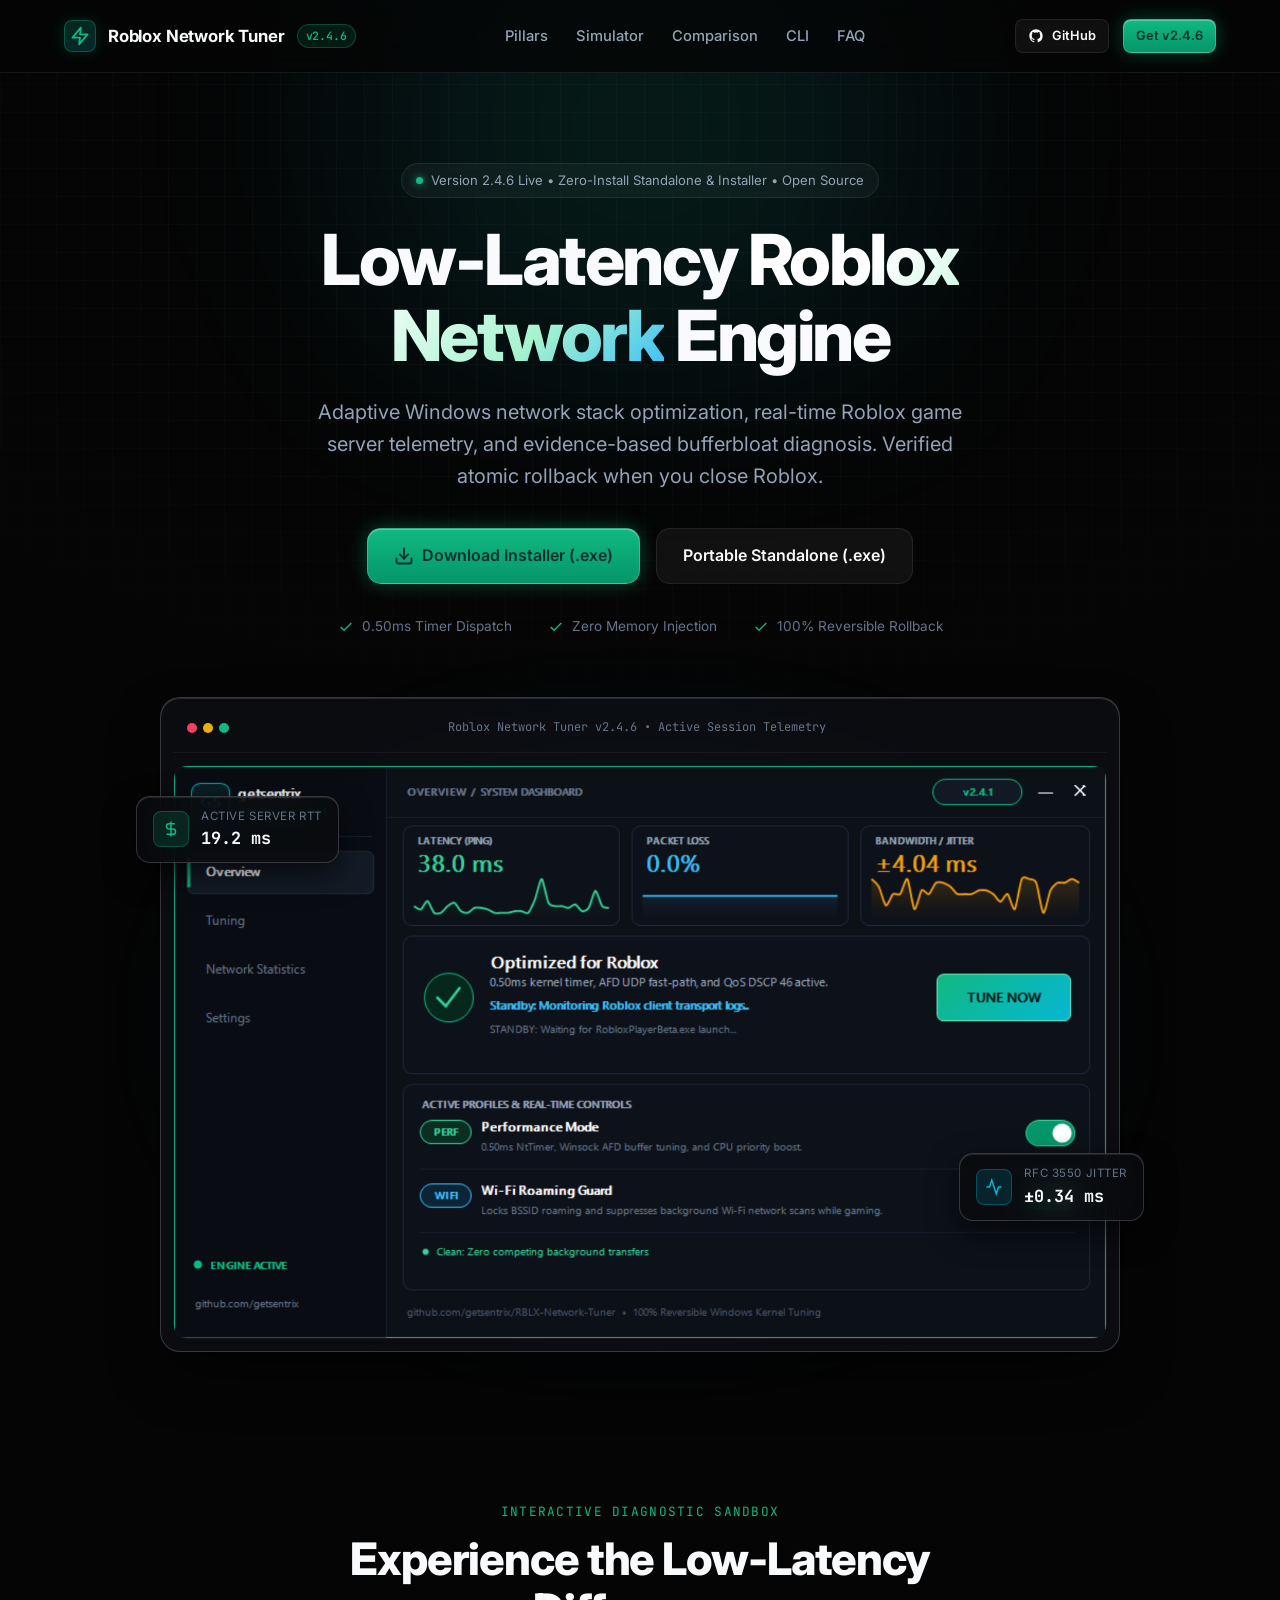
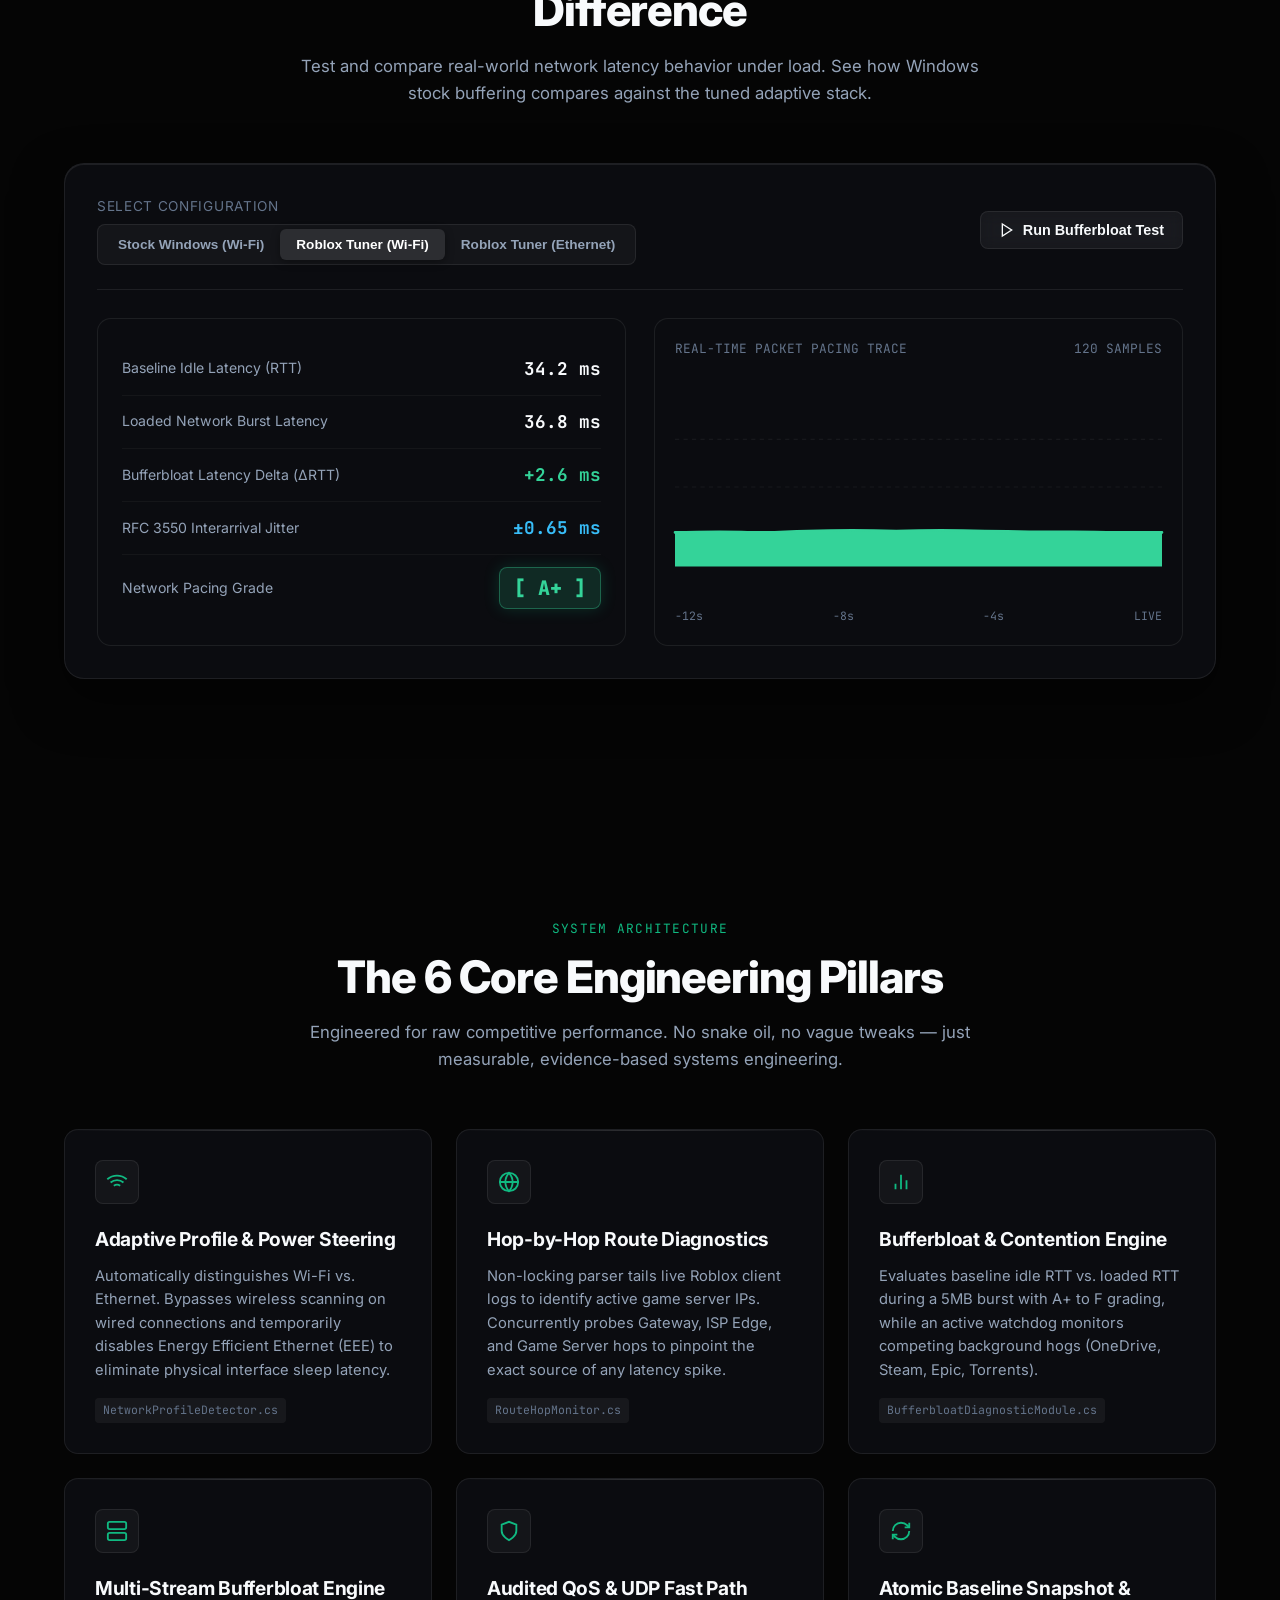
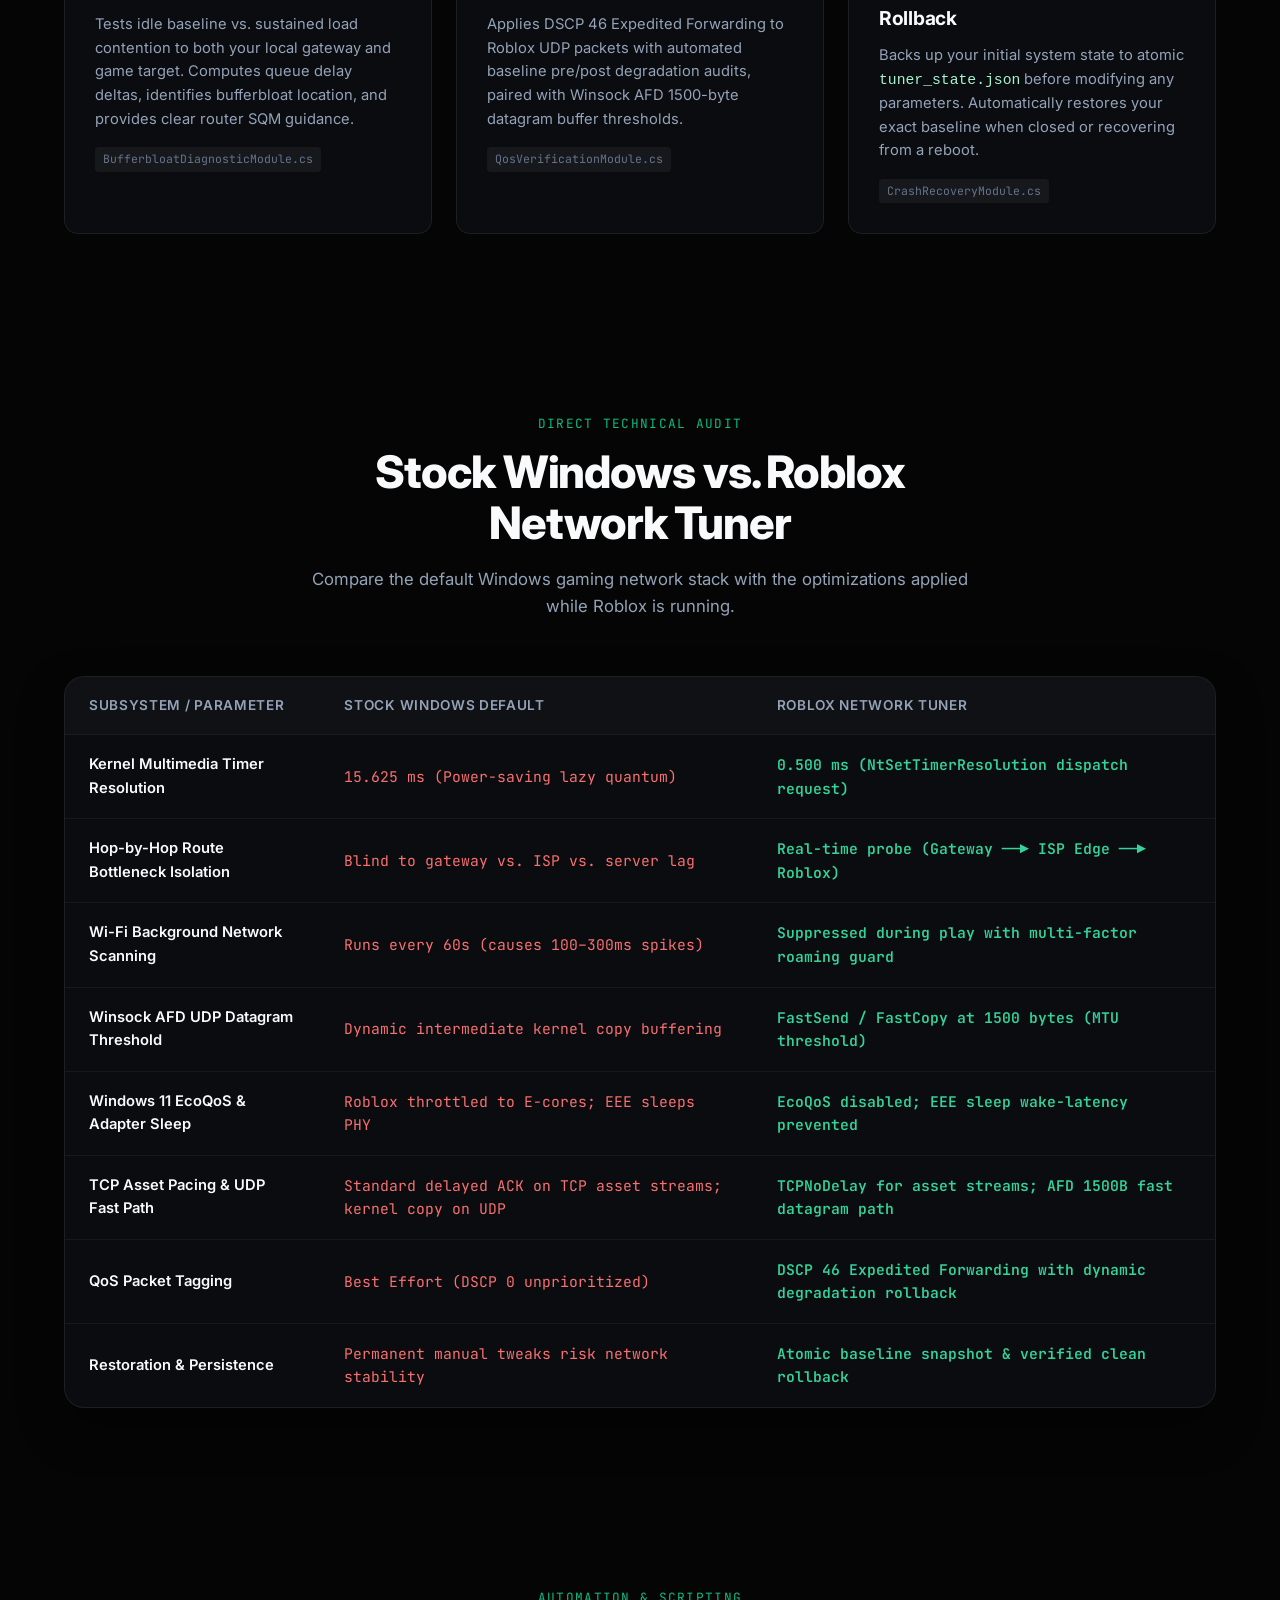
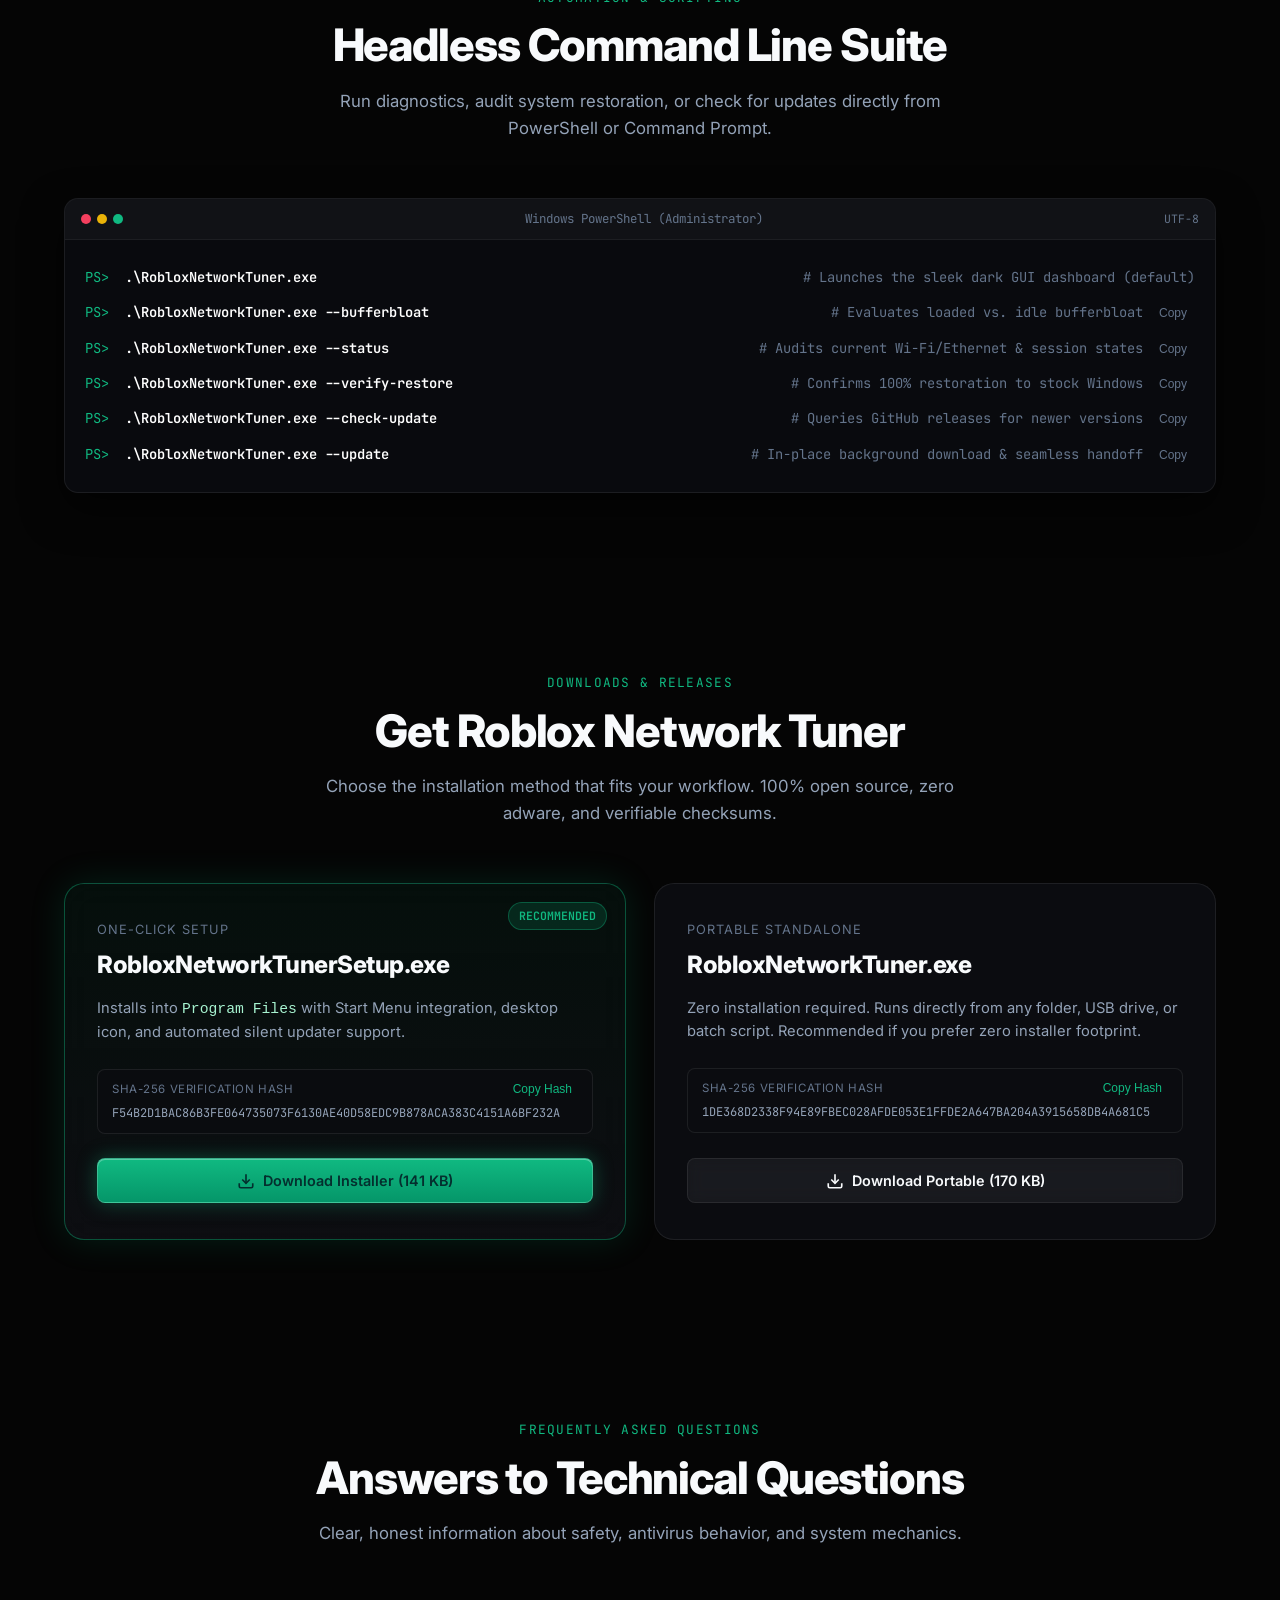
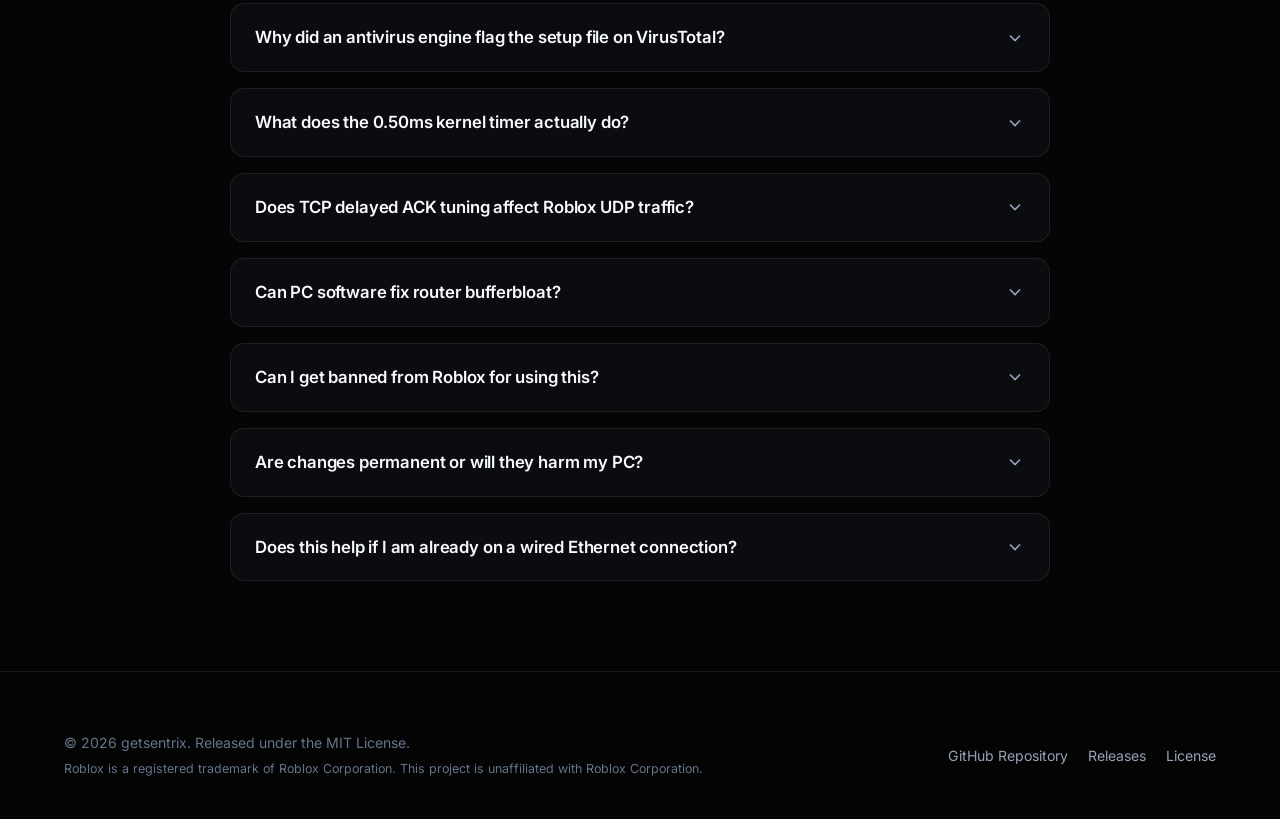
==== commit a717e36e: "Release v2.4.6: Fix frozen brush animation crash and add dispatcher exception handling" ====
--- a/docs/index.html
+++ b/docs/index.html
@@ -48,7 +48,7 @@
             </svg>
           </div>
           <span>Roblox Network Tuner</span>
-          <span class="brand-pill live-release-tag">v2.4.5</span>
+          <span class="brand-pill live-release-tag">v2.4.6</span>
         </a>
 
         <ul class="nav-links">
@@ -67,7 +67,7 @@
             GitHub
           </a>
           <a href="#downloads" class="btn btn-primary btn-sm">
-            Get v2.4.5
+            Get v2.4.6
           </a>
         </div>
       </nav>
@@ -79,7 +79,7 @@
     <div class="container">
       <div class="hero-pill">
         <span class="status-dot"></span>
-        <span>Version 2.4.5 Live • Zero-Install Standalone & Installer • Open Source</span>
+        <span>Version 2.4.6 Live • Zero-Install Standalone & Installer • Open Source</span>
       </div>
 
       <h1 class="hero-title">
@@ -163,7 +163,7 @@
               <div class="mockup-dot yellow"></div>
               <div class="mockup-dot green"></div>
             </div>
-            <div class="mockup-tag">Roblox Network Tuner v2.4.5 • Active Session Telemetry</div>
+            <div class="mockup-tag">Roblox Network Tuner v2.4.6 • Active Session Telemetry</div>
             <div style="width: 48px;"></div>
           </div>
           <img src="assets/preview.png" alt="Roblox Network Tuner Dashboard Preview" class="mockup-img" loading="eager">
@@ -556,16 +556,16 @@
             <div class="checksum-box">
               <div class="checksum-header">
                 <span>SHA-256 Verification Hash</span>
-                <button class="copy-hash-btn" data-copy="1C32F5714FC65E670365693948B1FF06F143984D74184DEA53E02411C73C525E">Copy Hash</button>
+                <button class="copy-hash-btn" data-copy="F54B2D1BAC86B3FE064735073F6130AE40D58EDC9B878ACA383C4151A6BF232A">Copy Hash</button>
               </div>
               <div class="checksum-val">
-                <span>1C32F5714FC65E670365693948B1FF06F143984D74184DEA53E02411C73C525E</span>
+                <span>F54B2D1BAC86B3FE064735073F6130AE40D58EDC9B878ACA383C4151A6BF232A</span>
               </div>
             </div>
           </div>
 
           <div>
-            <a href="https://github.com/getsentrix/RBLX-Network-Tuner/releases/download/v2.4.5/RobloxNetworkTunerSetup.exe" class="btn btn-primary" style="width: 100%;">
+            <a href="https://github.com/getsentrix/RBLX-Network-Tuner/releases/download/v2.4.6/RobloxNetworkTunerSetup.exe" class="btn btn-primary" style="width: 100%;">
               <svg width="18" height="18" viewBox="0 0 24 24" fill="none" stroke="currentColor" stroke-width="2.2">
                 <path d="M21 15v4a2 2 0 0 1-2 2H5a2 2 0 0 1-2-2v-4"></path>
                 <polyline points="7 10 12 15 17 10"></polyline>
@@ -588,16 +588,16 @@
             <div class="checksum-box">
               <div class="checksum-header">
                 <span>SHA-256 Verification Hash</span>
-                <button class="copy-hash-btn" data-copy="ECC002B309C681041B0AAA8E4932223FAE630A6EFA2EBCE4CFC04797B6F1ED35">Copy Hash</button>
+                <button class="copy-hash-btn" data-copy="1DE368D2338F94E89FBEC028AFDE053E1FFDE2A647BA204A3915658DB4A681C5">Copy Hash</button>
               </div>
               <div class="checksum-val">
-                <span>ECC002B309C681041B0AAA8E4932223FAE630A6EFA2EBCE4CFC04797B6F1ED35</span>
+                <span>1DE368D2338F94E89FBEC028AFDE053E1FFDE2A647BA204A3915658DB4A681C5</span>
               </div>
             </div>
           </div>
 
           <div>
-            <a href="https://github.com/getsentrix/RBLX-Network-Tuner/releases/download/v2.4.5/RobloxNetworkTuner.exe" class="btn btn-secondary" style="width: 100%;">
+            <a href="https://github.com/getsentrix/RBLX-Network-Tuner/releases/download/v2.4.6/RobloxNetworkTuner.exe" class="btn btn-secondary" style="width: 100%;">
               <svg width="18" height="18" viewBox="0 0 24 24" fill="none" stroke="currentColor" stroke-width="2.2">
                 <path d="M21 15v4a2 2 0 0 1-2 2H5a2 2 0 0 1-2-2v-4"></path>
                 <polyline points="7 10 12 15 17 10"></polyline>
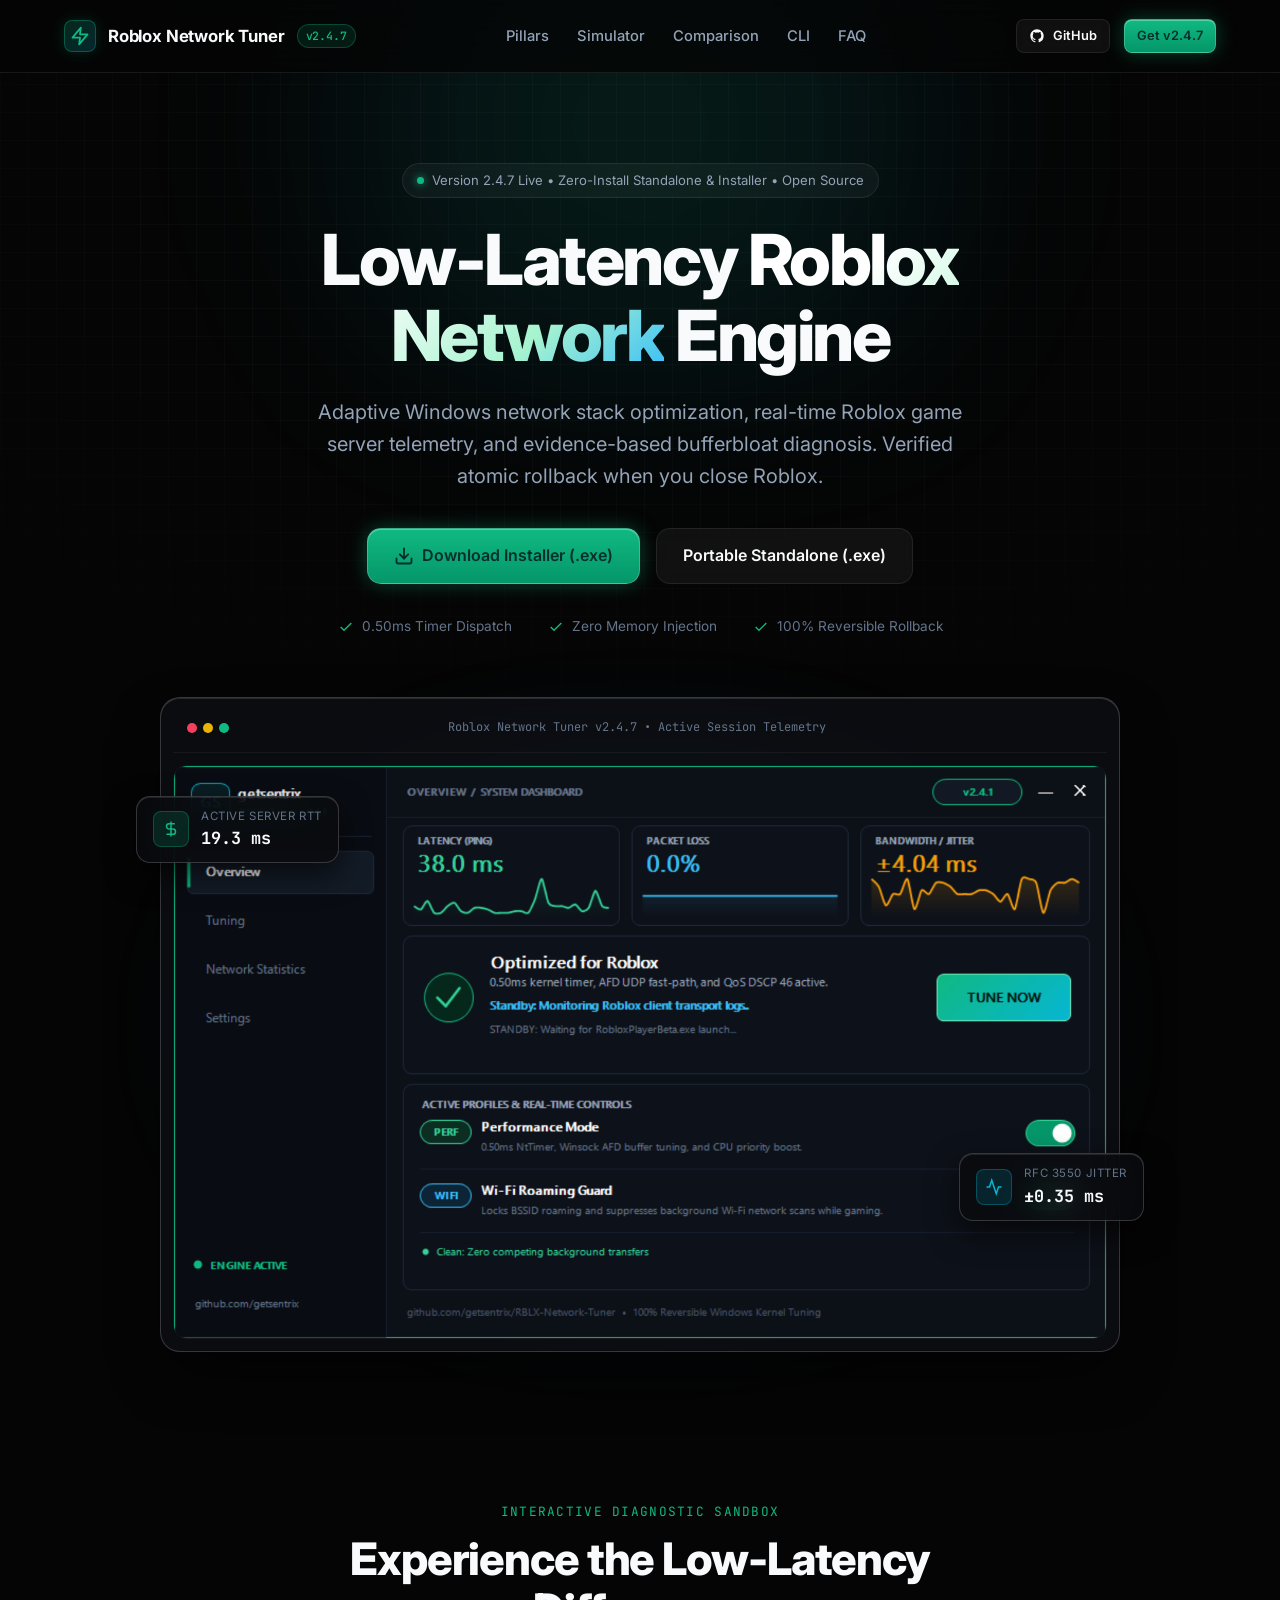
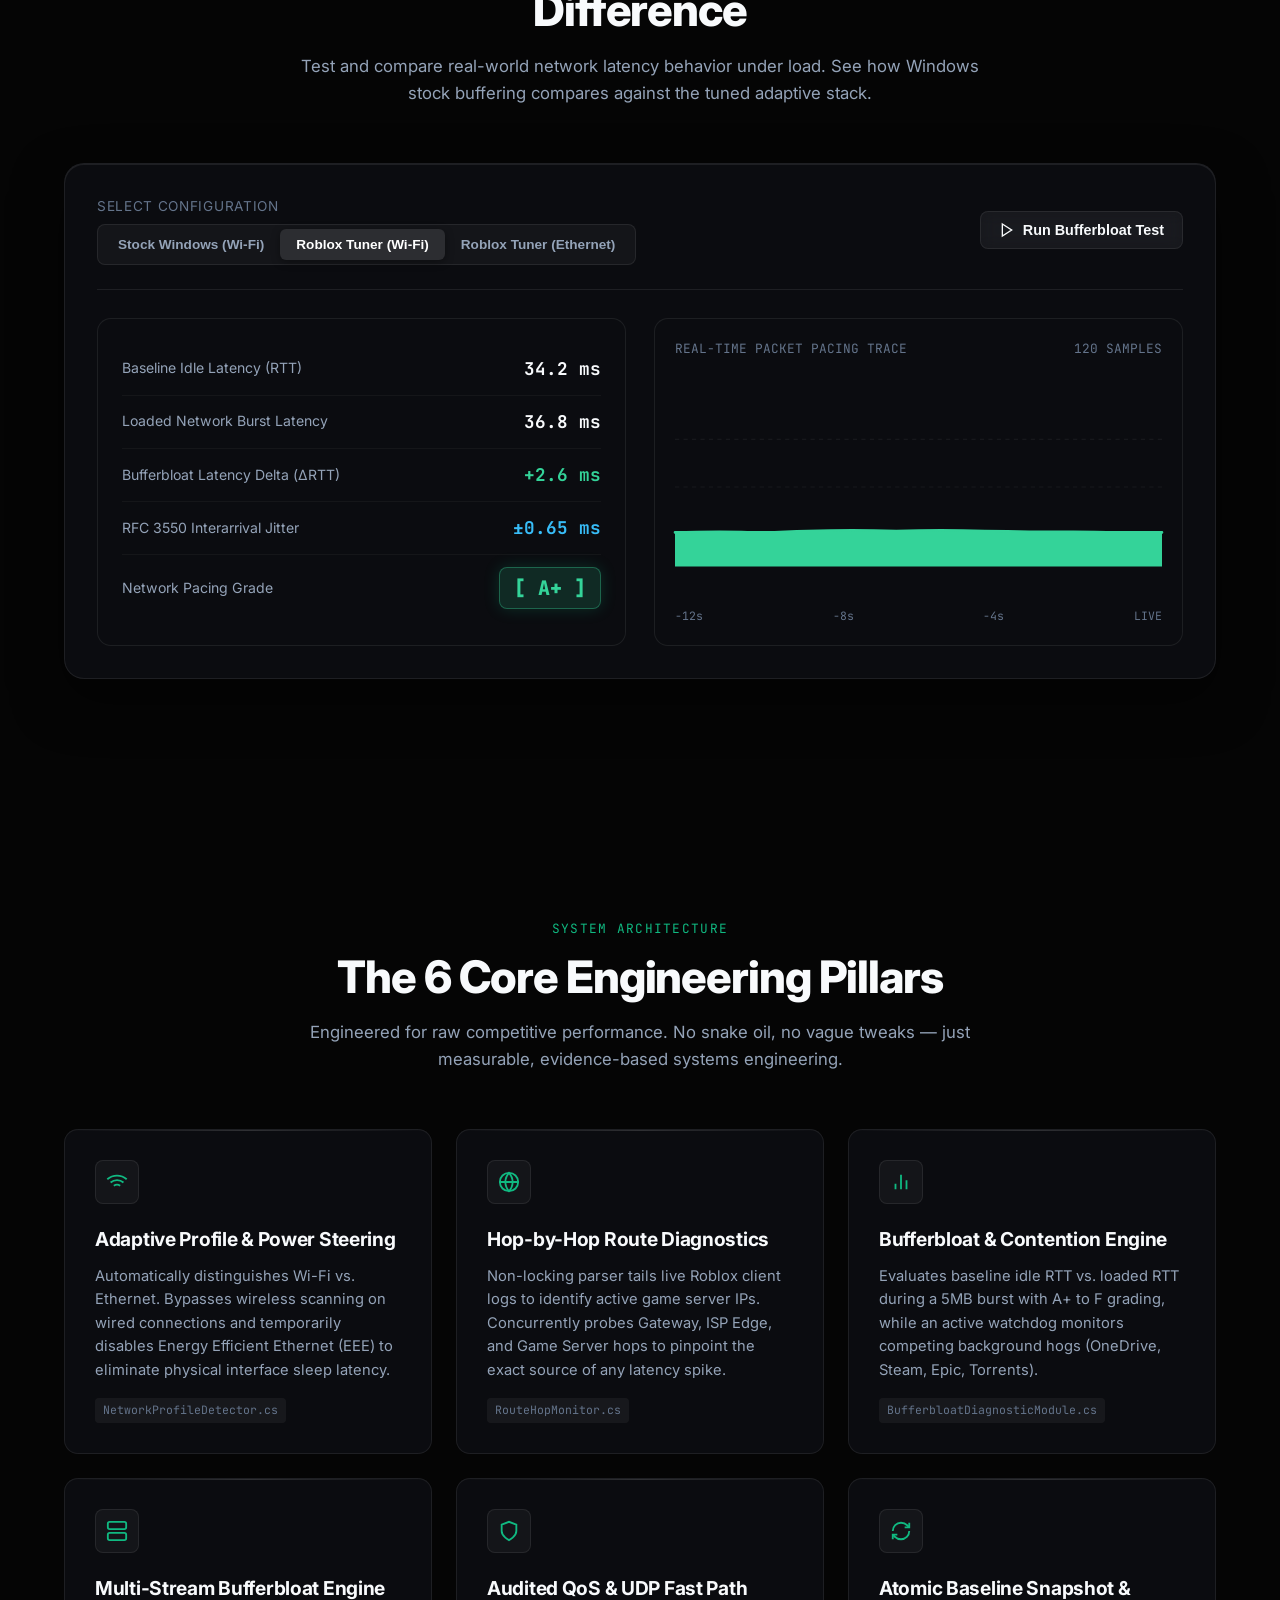
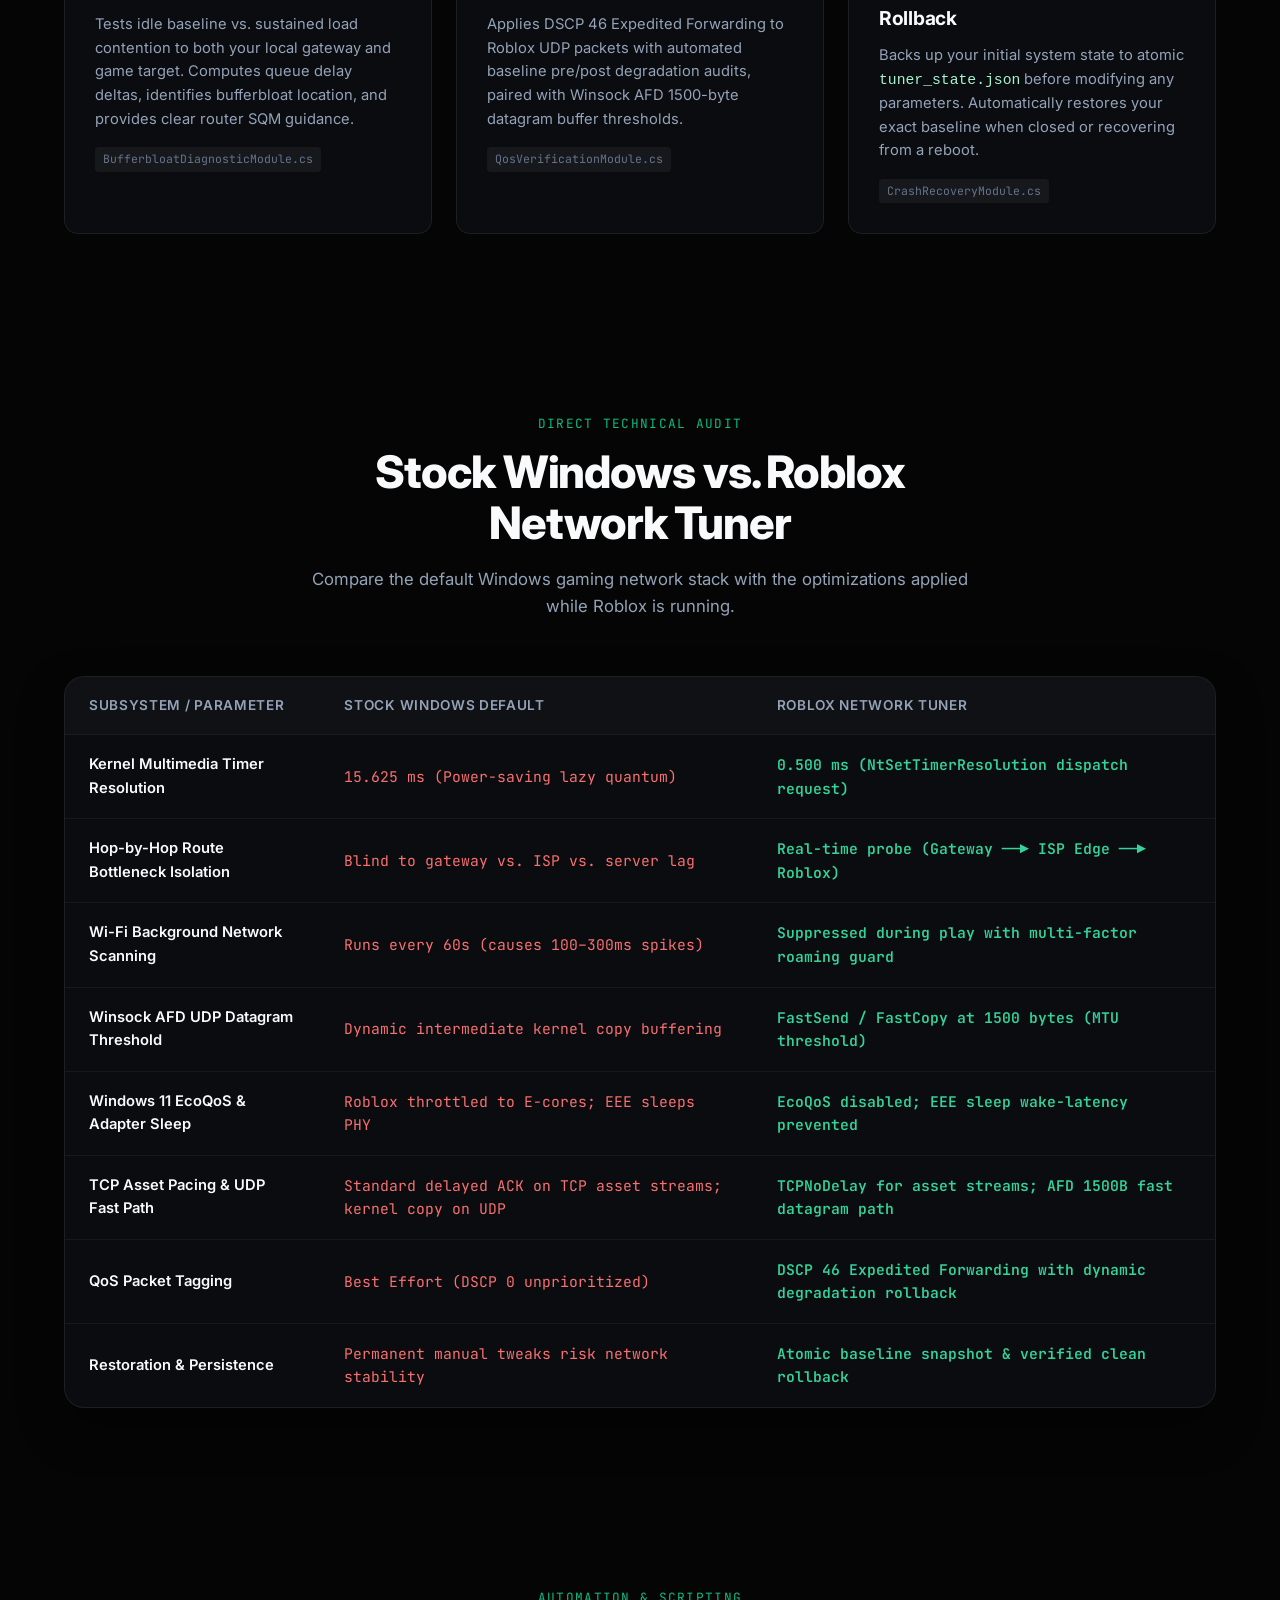
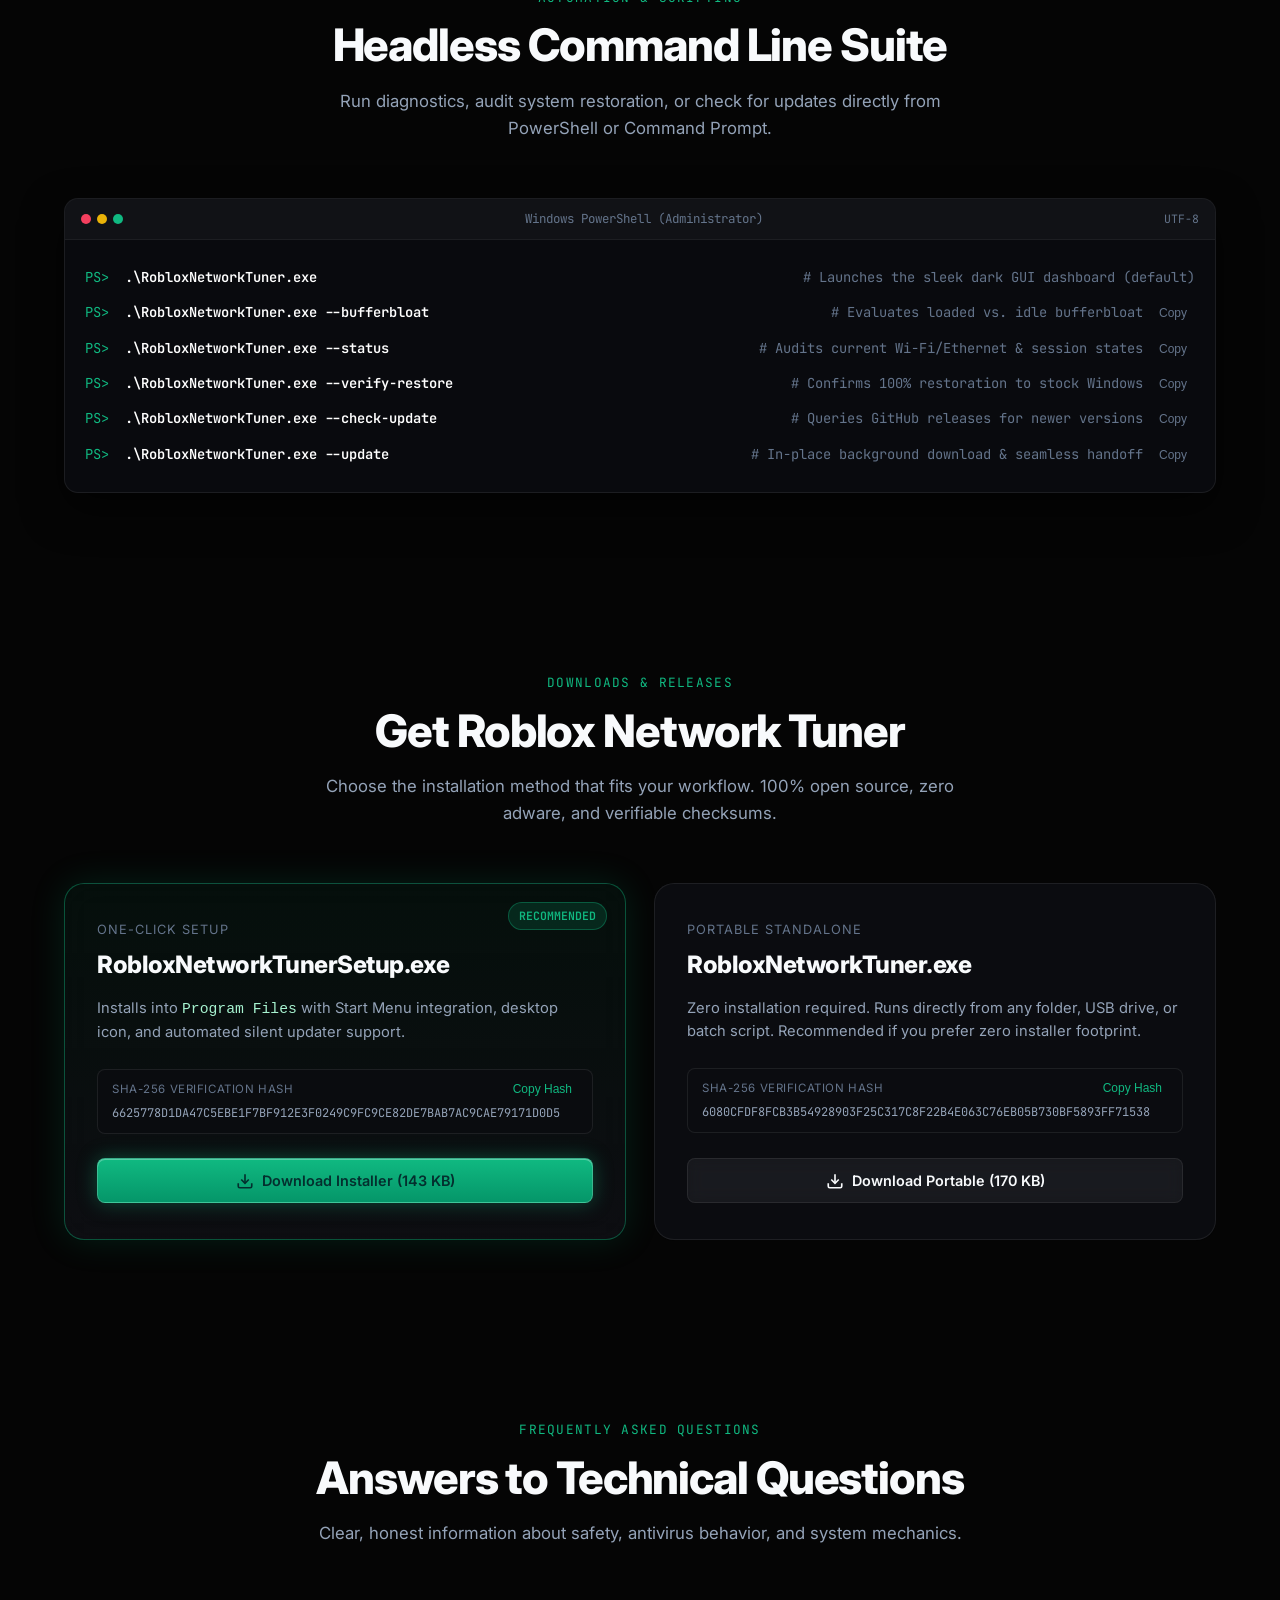
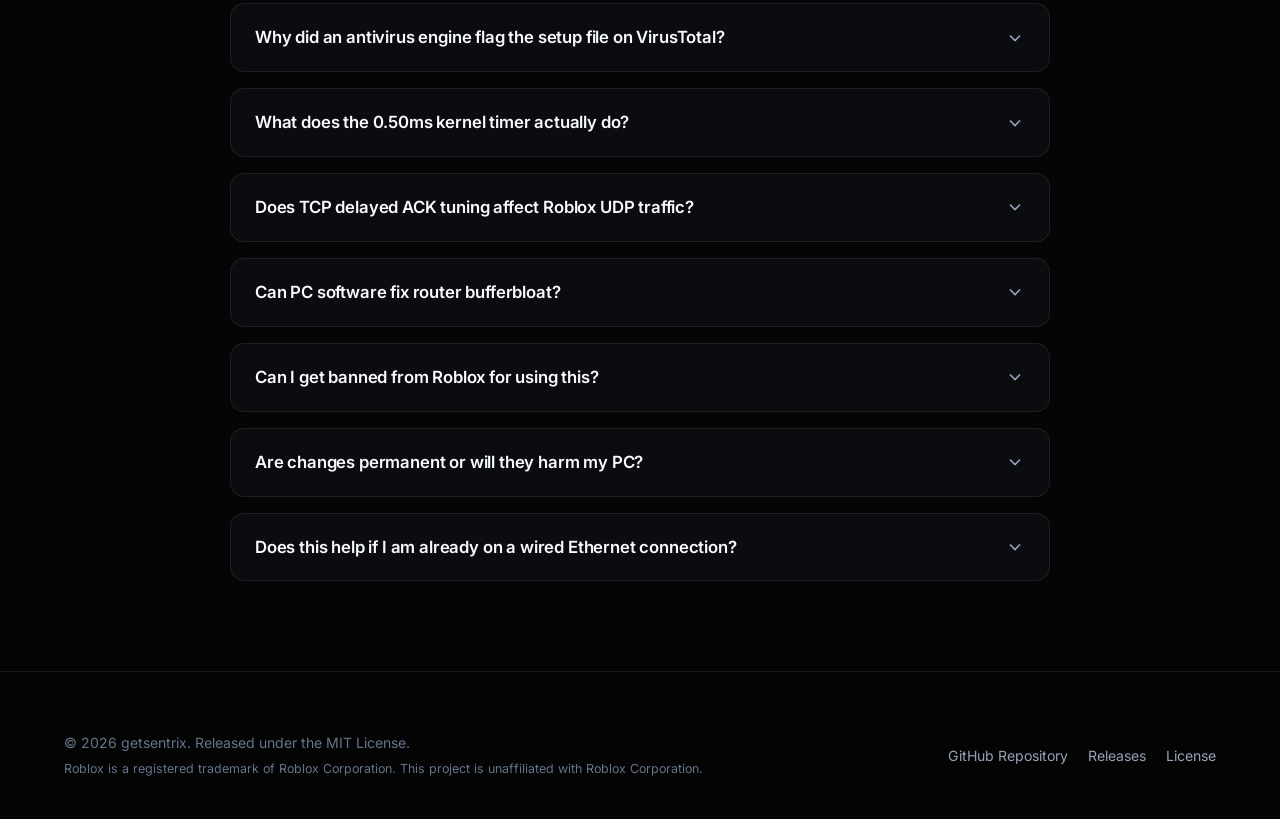
==== commit 8d3f8dff: "Release v2.4.7: Add smooth hardware-accelerated splash screen and instant tuning UI feedback" ====
--- a/docs/index.html
+++ b/docs/index.html
@@ -48,7 +48,7 @@
             </svg>
           </div>
           <span>Roblox Network Tuner</span>
-          <span class="brand-pill live-release-tag">v2.4.6</span>
+          <span class="brand-pill live-release-tag">v2.4.7</span>
         </a>
 
         <ul class="nav-links">
@@ -67,7 +67,7 @@
             GitHub
           </a>
           <a href="#downloads" class="btn btn-primary btn-sm">
-            Get v2.4.6
+            Get v2.4.7
           </a>
         </div>
       </nav>
@@ -79,7 +79,7 @@
     <div class="container">
       <div class="hero-pill">
         <span class="status-dot"></span>
-        <span>Version 2.4.6 Live • Zero-Install Standalone & Installer • Open Source</span>
+        <span>Version 2.4.7 Live • Zero-Install Standalone & Installer • Open Source</span>
       </div>
 
       <h1 class="hero-title">
@@ -163,7 +163,7 @@
               <div class="mockup-dot yellow"></div>
               <div class="mockup-dot green"></div>
             </div>
-            <div class="mockup-tag">Roblox Network Tuner v2.4.6 • Active Session Telemetry</div>
+            <div class="mockup-tag">Roblox Network Tuner v2.4.7 • Active Session Telemetry</div>
             <div style="width: 48px;"></div>
           </div>
           <img src="assets/preview.png" alt="Roblox Network Tuner Dashboard Preview" class="mockup-img" loading="eager">
@@ -556,22 +556,22 @@
             <div class="checksum-box">
               <div class="checksum-header">
                 <span>SHA-256 Verification Hash</span>
-                <button class="copy-hash-btn" data-copy="F54B2D1BAC86B3FE064735073F6130AE40D58EDC9B878ACA383C4151A6BF232A">Copy Hash</button>
+                <button class="copy-hash-btn" data-copy="6625778D1DA47C5EBE1F7BF912E3F0249C9FC9CE82DE7BAB7AC9CAE79171D0D5">Copy Hash</button>
               </div>
               <div class="checksum-val">
-                <span>F54B2D1BAC86B3FE064735073F6130AE40D58EDC9B878ACA383C4151A6BF232A</span>
+                <span>6625778D1DA47C5EBE1F7BF912E3F0249C9FC9CE82DE7BAB7AC9CAE79171D0D5</span>
               </div>
             </div>
           </div>
 
           <div>
-            <a href="https://github.com/getsentrix/RBLX-Network-Tuner/releases/download/v2.4.6/RobloxNetworkTunerSetup.exe" class="btn btn-primary" style="width: 100%;">
+            <a href="https://github.com/getsentrix/RBLX-Network-Tuner/releases/download/v2.4.7/RobloxNetworkTunerSetup.exe" class="btn btn-primary" style="width: 100%;">
               <svg width="18" height="18" viewBox="0 0 24 24" fill="none" stroke="currentColor" stroke-width="2.2">
                 <path d="M21 15v4a2 2 0 0 1-2 2H5a2 2 0 0 1-2-2v-4"></path>
                 <polyline points="7 10 12 15 17 10"></polyline>
                 <line x1="12" y1="15" x2="12" y2="3"></line>
               </svg>
-              Download Installer (141 KB)
+              Download Installer (143 KB)
             </a>
           </div>
         </div>
@@ -588,16 +588,16 @@
             <div class="checksum-box">
               <div class="checksum-header">
                 <span>SHA-256 Verification Hash</span>
-                <button class="copy-hash-btn" data-copy="1DE368D2338F94E89FBEC028AFDE053E1FFDE2A647BA204A3915658DB4A681C5">Copy Hash</button>
+                <button class="copy-hash-btn" data-copy="6080CFDF8FCB3B54928903F25C317C8F22B4E063C76EB05B730BF5893FF71538">Copy Hash</button>
               </div>
               <div class="checksum-val">
-                <span>1DE368D2338F94E89FBEC028AFDE053E1FFDE2A647BA204A3915658DB4A681C5</span>
+                <span>6080CFDF8FCB3B54928903F25C317C8F22B4E063C76EB05B730BF5893FF71538</span>
               </div>
             </div>
           </div>
 
           <div>
-            <a href="https://github.com/getsentrix/RBLX-Network-Tuner/releases/download/v2.4.6/RobloxNetworkTuner.exe" class="btn btn-secondary" style="width: 100%;">
+            <a href="https://github.com/getsentrix/RBLX-Network-Tuner/releases/download/v2.4.7/RobloxNetworkTuner.exe" class="btn btn-secondary" style="width: 100%;">
               <svg width="18" height="18" viewBox="0 0 24 24" fill="none" stroke="currentColor" stroke-width="2.2">
                 <path d="M21 15v4a2 2 0 0 1-2 2H5a2 2 0 0 1-2-2v-4"></path>
                 <polyline points="7 10 12 15 17 10"></polyline>
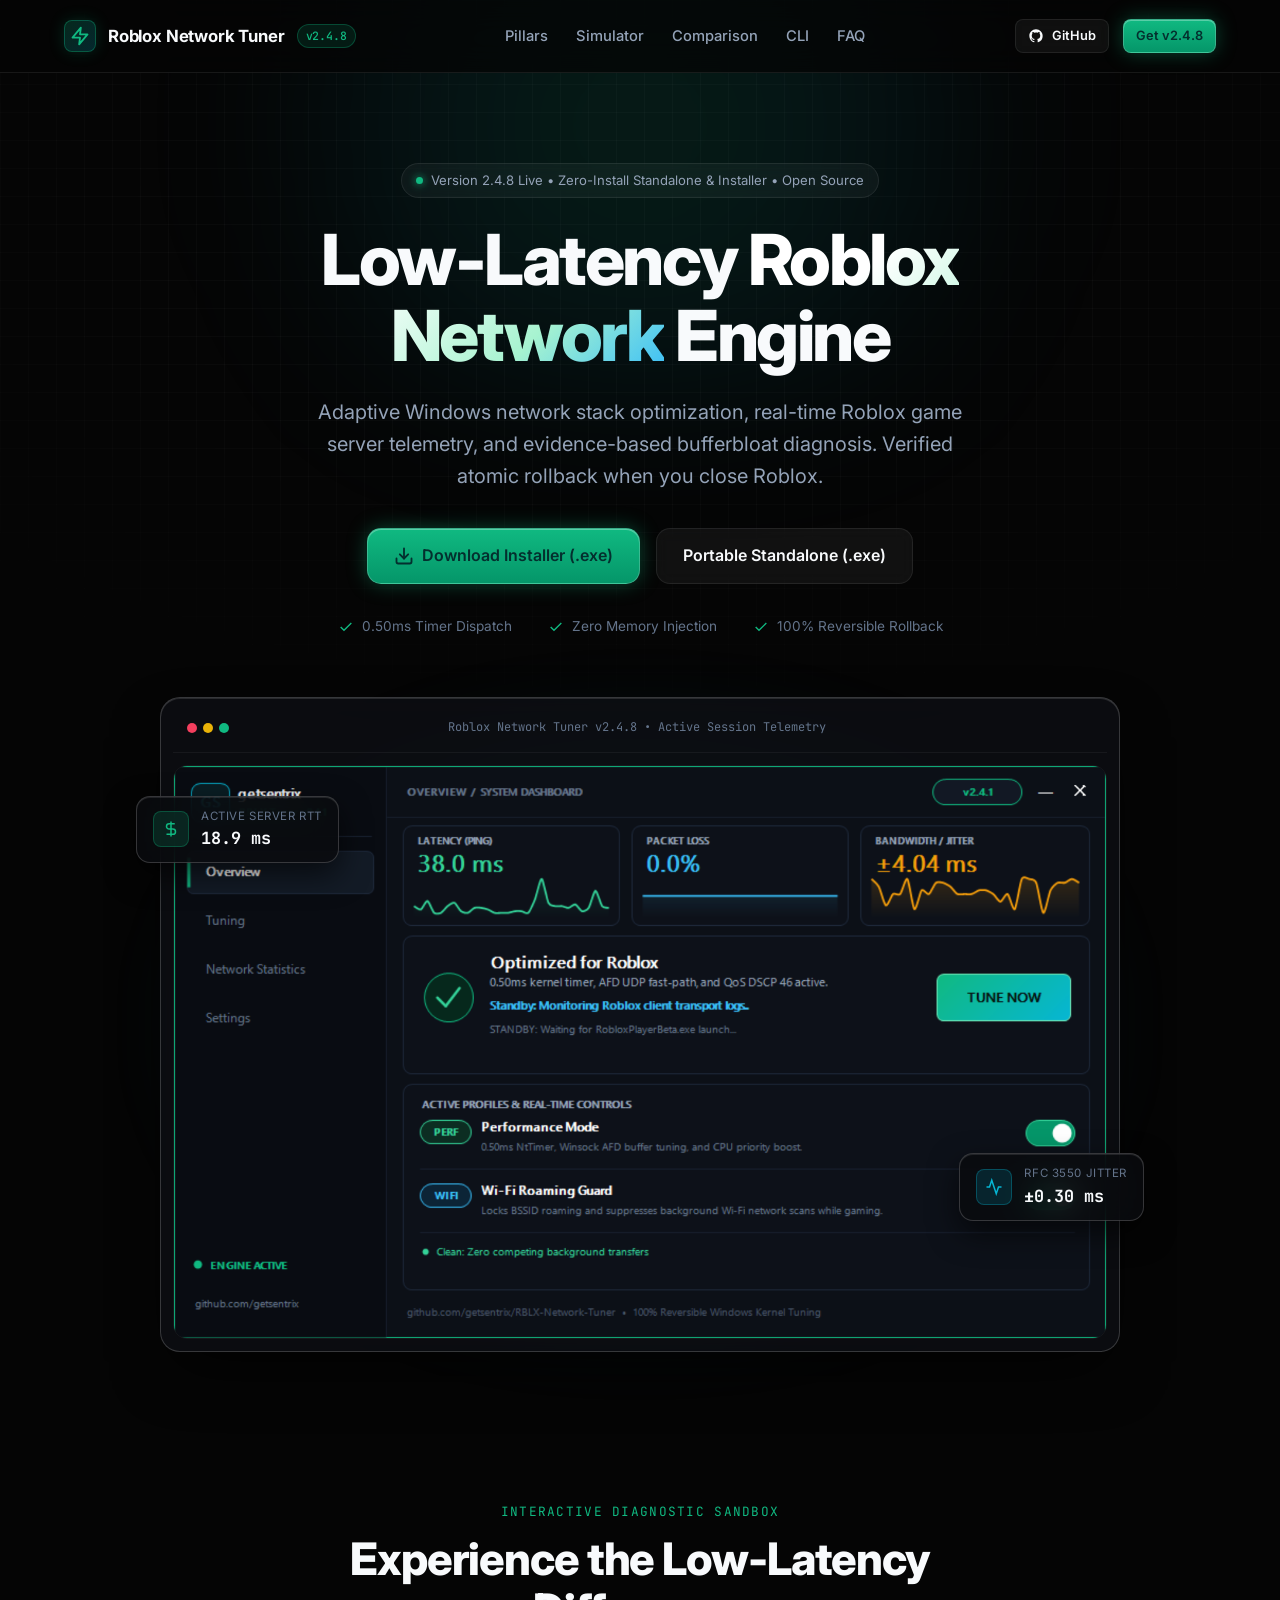
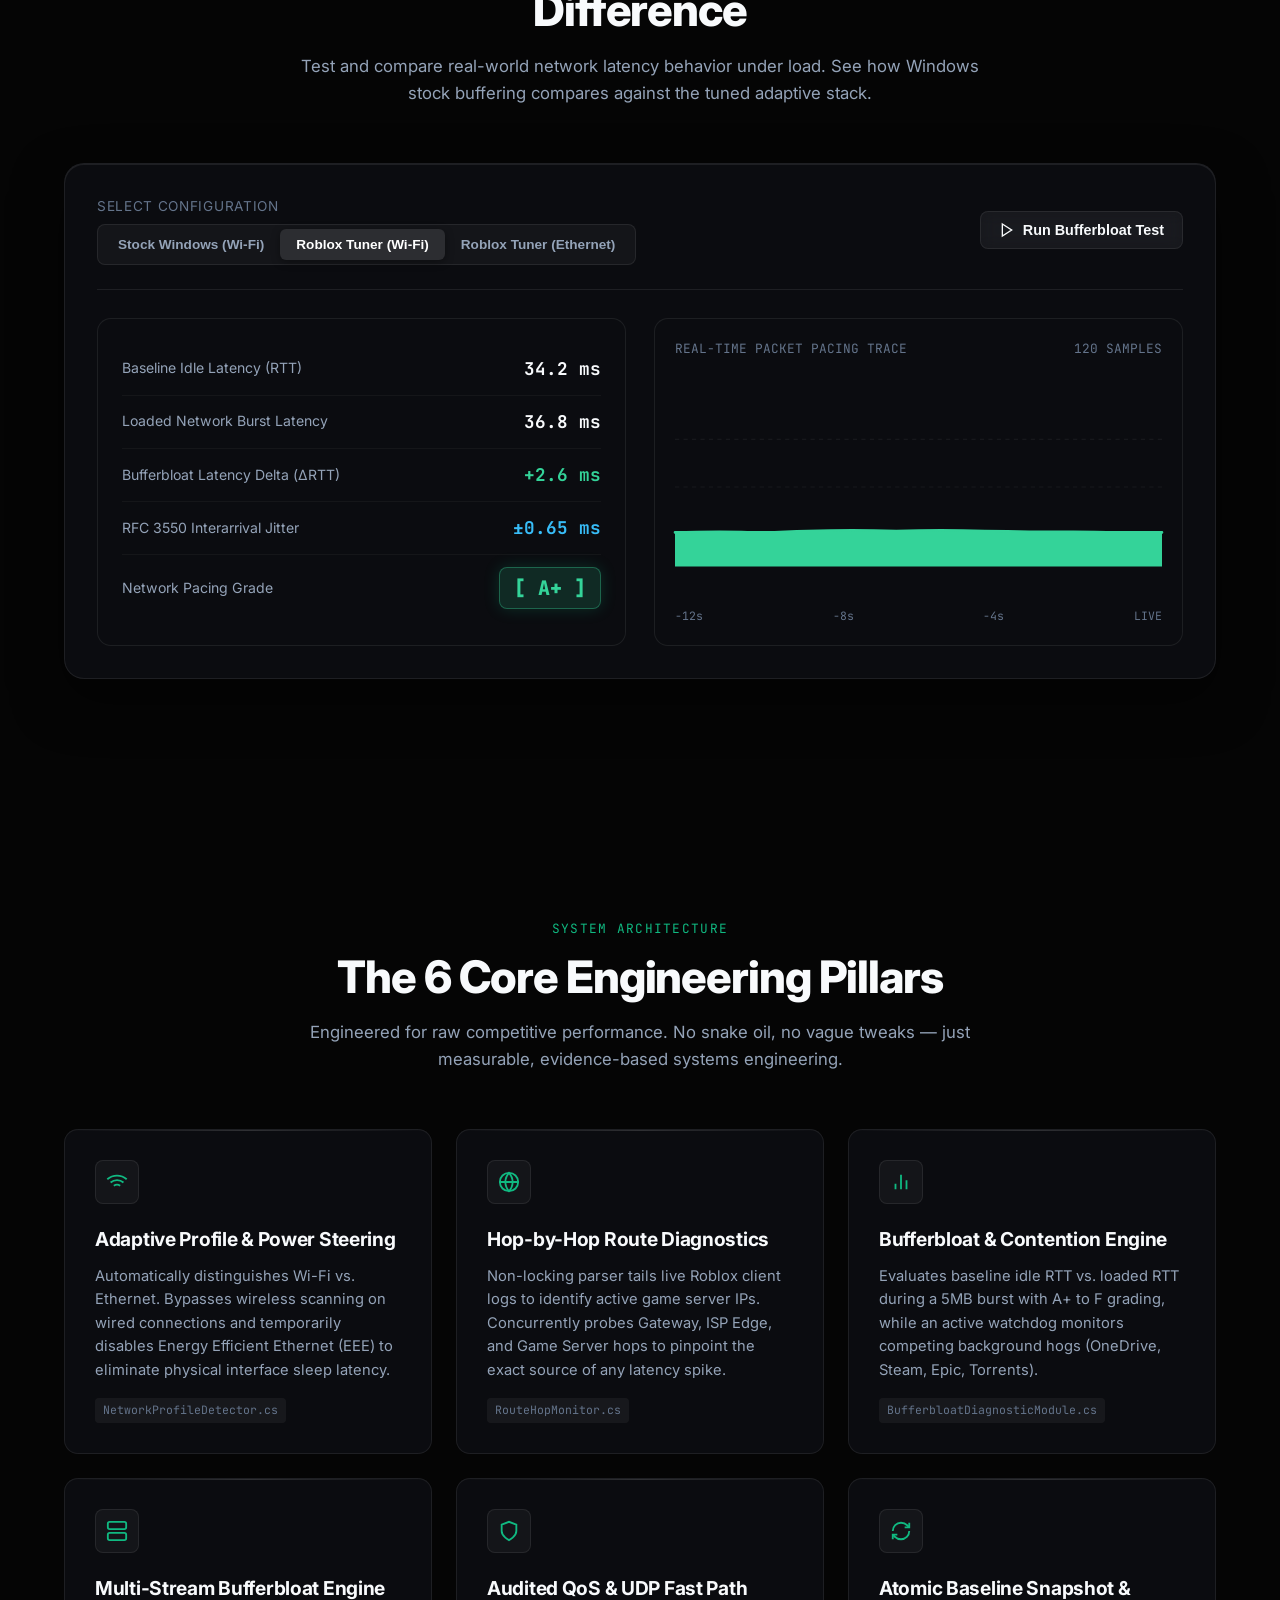
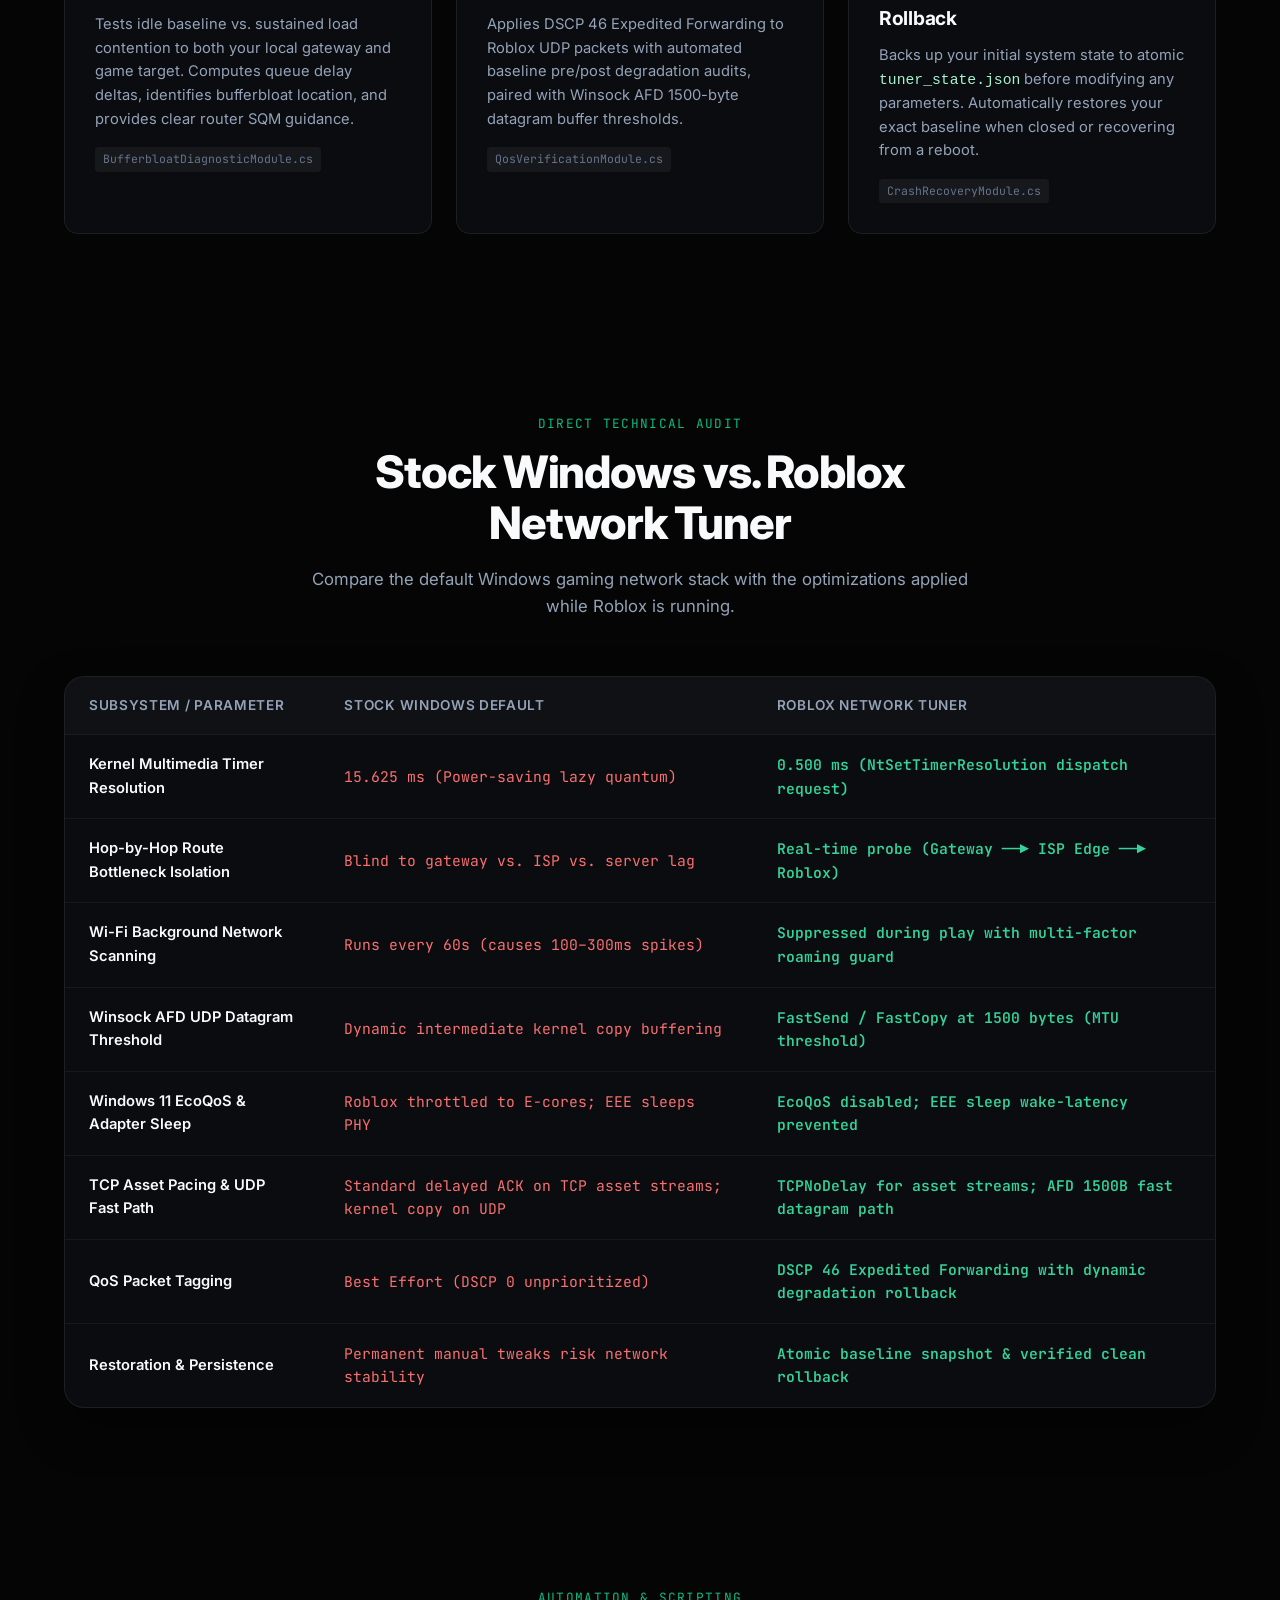
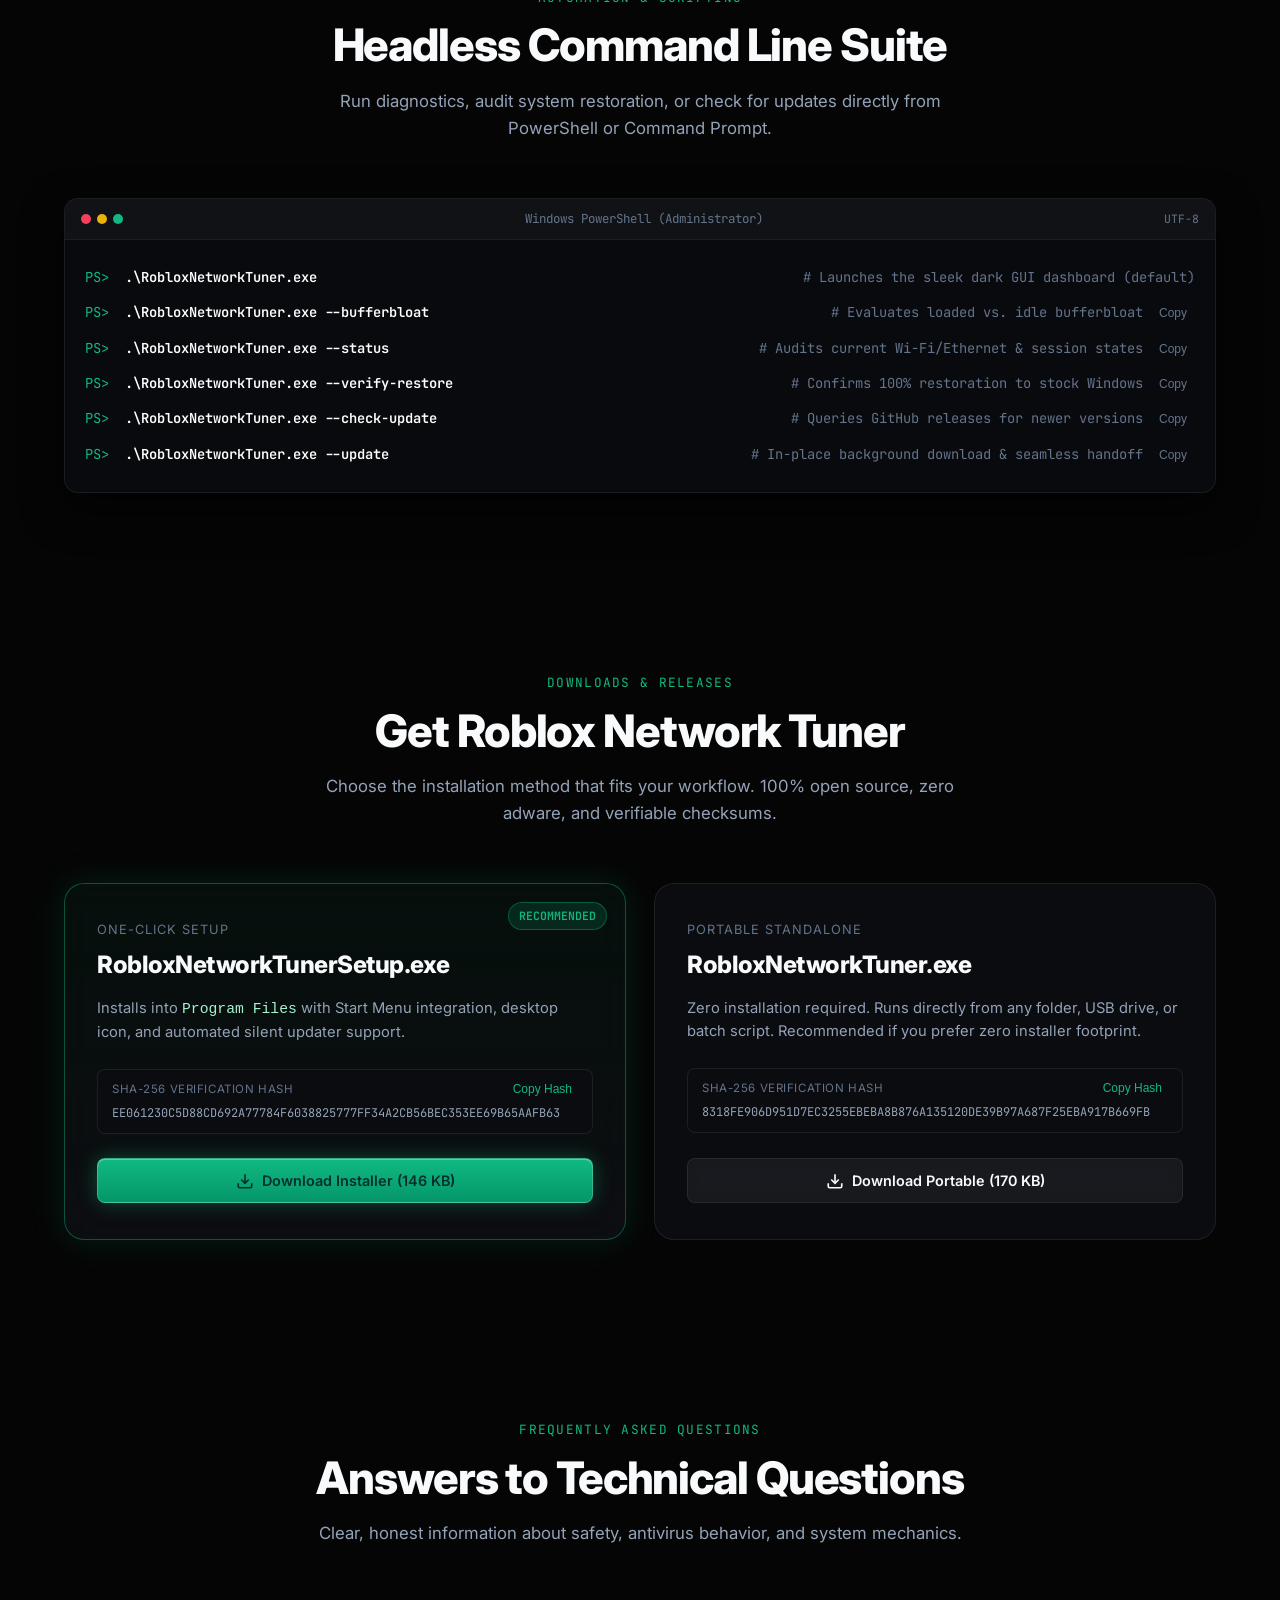
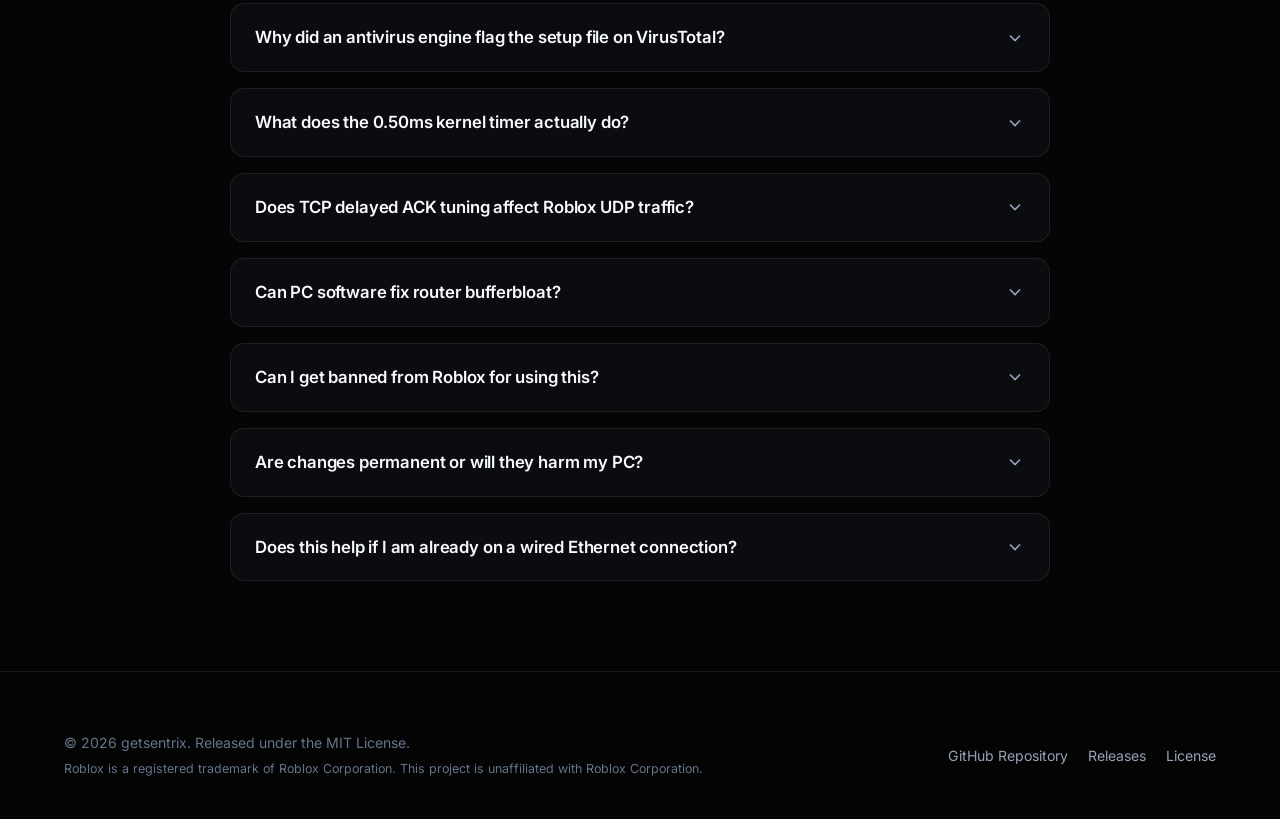
==== commit 1d89ec55: "v2.4.8: fix caption buttons, restore tray icon, overhaul minimize architecture, add custom scrollbar" ====
--- a/docs/index.html
+++ b/docs/index.html
@@ -48,7 +48,7 @@
             </svg>
           </div>
           <span>Roblox Network Tuner</span>
-          <span class="brand-pill live-release-tag">v2.4.7</span>
+          <span class="brand-pill live-release-tag">v2.4.8</span>
         </a>
 
         <ul class="nav-links">
@@ -67,7 +67,7 @@
             GitHub
           </a>
           <a href="#downloads" class="btn btn-primary btn-sm">
-            Get v2.4.7
+            Get v2.4.8
           </a>
         </div>
       </nav>
@@ -79,7 +79,7 @@
     <div class="container">
       <div class="hero-pill">
         <span class="status-dot"></span>
-        <span>Version 2.4.7 Live • Zero-Install Standalone & Installer • Open Source</span>
+        <span>Version 2.4.8 Live • Zero-Install Standalone & Installer • Open Source</span>
       </div>
 
       <h1 class="hero-title">
@@ -163,7 +163,7 @@
               <div class="mockup-dot yellow"></div>
               <div class="mockup-dot green"></div>
             </div>
-            <div class="mockup-tag">Roblox Network Tuner v2.4.7 • Active Session Telemetry</div>
+            <div class="mockup-tag">Roblox Network Tuner v2.4.8 • Active Session Telemetry</div>
             <div style="width: 48px;"></div>
           </div>
           <img src="assets/preview.png" alt="Roblox Network Tuner Dashboard Preview" class="mockup-img" loading="eager">
@@ -556,22 +556,22 @@
             <div class="checksum-box">
               <div class="checksum-header">
                 <span>SHA-256 Verification Hash</span>
-                <button class="copy-hash-btn" data-copy="6625778D1DA47C5EBE1F7BF912E3F0249C9FC9CE82DE7BAB7AC9CAE79171D0D5">Copy Hash</button>
+                <button class="copy-hash-btn" data-copy="EE061230C5D88CD692A77784F6038825777FF34A2CB56BEC353EE69B65AAFB63">Copy Hash</button>
               </div>
               <div class="checksum-val">
-                <span>6625778D1DA47C5EBE1F7BF912E3F0249C9FC9CE82DE7BAB7AC9CAE79171D0D5</span>
+                <span>EE061230C5D88CD692A77784F6038825777FF34A2CB56BEC353EE69B65AAFB63</span>
               </div>
             </div>
           </div>
 
           <div>
-            <a href="https://github.com/getsentrix/RBLX-Network-Tuner/releases/download/v2.4.7/RobloxNetworkTunerSetup.exe" class="btn btn-primary" style="width: 100%;">
+            <a href="https://github.com/getsentrix/RBLX-Network-Tuner/releases/download/v2.4.8/RobloxNetworkTunerSetup.exe" class="btn btn-primary" style="width: 100%;">
               <svg width="18" height="18" viewBox="0 0 24 24" fill="none" stroke="currentColor" stroke-width="2.2">
                 <path d="M21 15v4a2 2 0 0 1-2 2H5a2 2 0 0 1-2-2v-4"></path>
                 <polyline points="7 10 12 15 17 10"></polyline>
                 <line x1="12" y1="15" x2="12" y2="3"></line>
               </svg>
-              Download Installer (143 KB)
+              Download Installer (146 KB)
             </a>
           </div>
         </div>
@@ -588,16 +588,16 @@
             <div class="checksum-box">
               <div class="checksum-header">
                 <span>SHA-256 Verification Hash</span>
-                <button class="copy-hash-btn" data-copy="6080CFDF8FCB3B54928903F25C317C8F22B4E063C76EB05B730BF5893FF71538">Copy Hash</button>
+                <button class="copy-hash-btn" data-copy="8318FE906D951D7EC3255EBEBA8B876A135120DE39B97A687F25EBA917B669FB">Copy Hash</button>
               </div>
               <div class="checksum-val">
-                <span>6080CFDF8FCB3B54928903F25C317C8F22B4E063C76EB05B730BF5893FF71538</span>
+                <span>8318FE906D951D7EC3255EBEBA8B876A135120DE39B97A687F25EBA917B669FB</span>
               </div>
             </div>
           </div>
 
           <div>
-            <a href="https://github.com/getsentrix/RBLX-Network-Tuner/releases/download/v2.4.7/RobloxNetworkTuner.exe" class="btn btn-secondary" style="width: 100%;">
+            <a href="https://github.com/getsentrix/RBLX-Network-Tuner/releases/download/v2.4.8/RobloxNetworkTuner.exe" class="btn btn-secondary" style="width: 100%;">
               <svg width="18" height="18" viewBox="0 0 24 24" fill="none" stroke="currentColor" stroke-width="2.2">
                 <path d="M21 15v4a2 2 0 0 1-2 2H5a2 2 0 0 1-2-2v-4"></path>
                 <polyline points="7 10 12 15 17 10"></polyline>
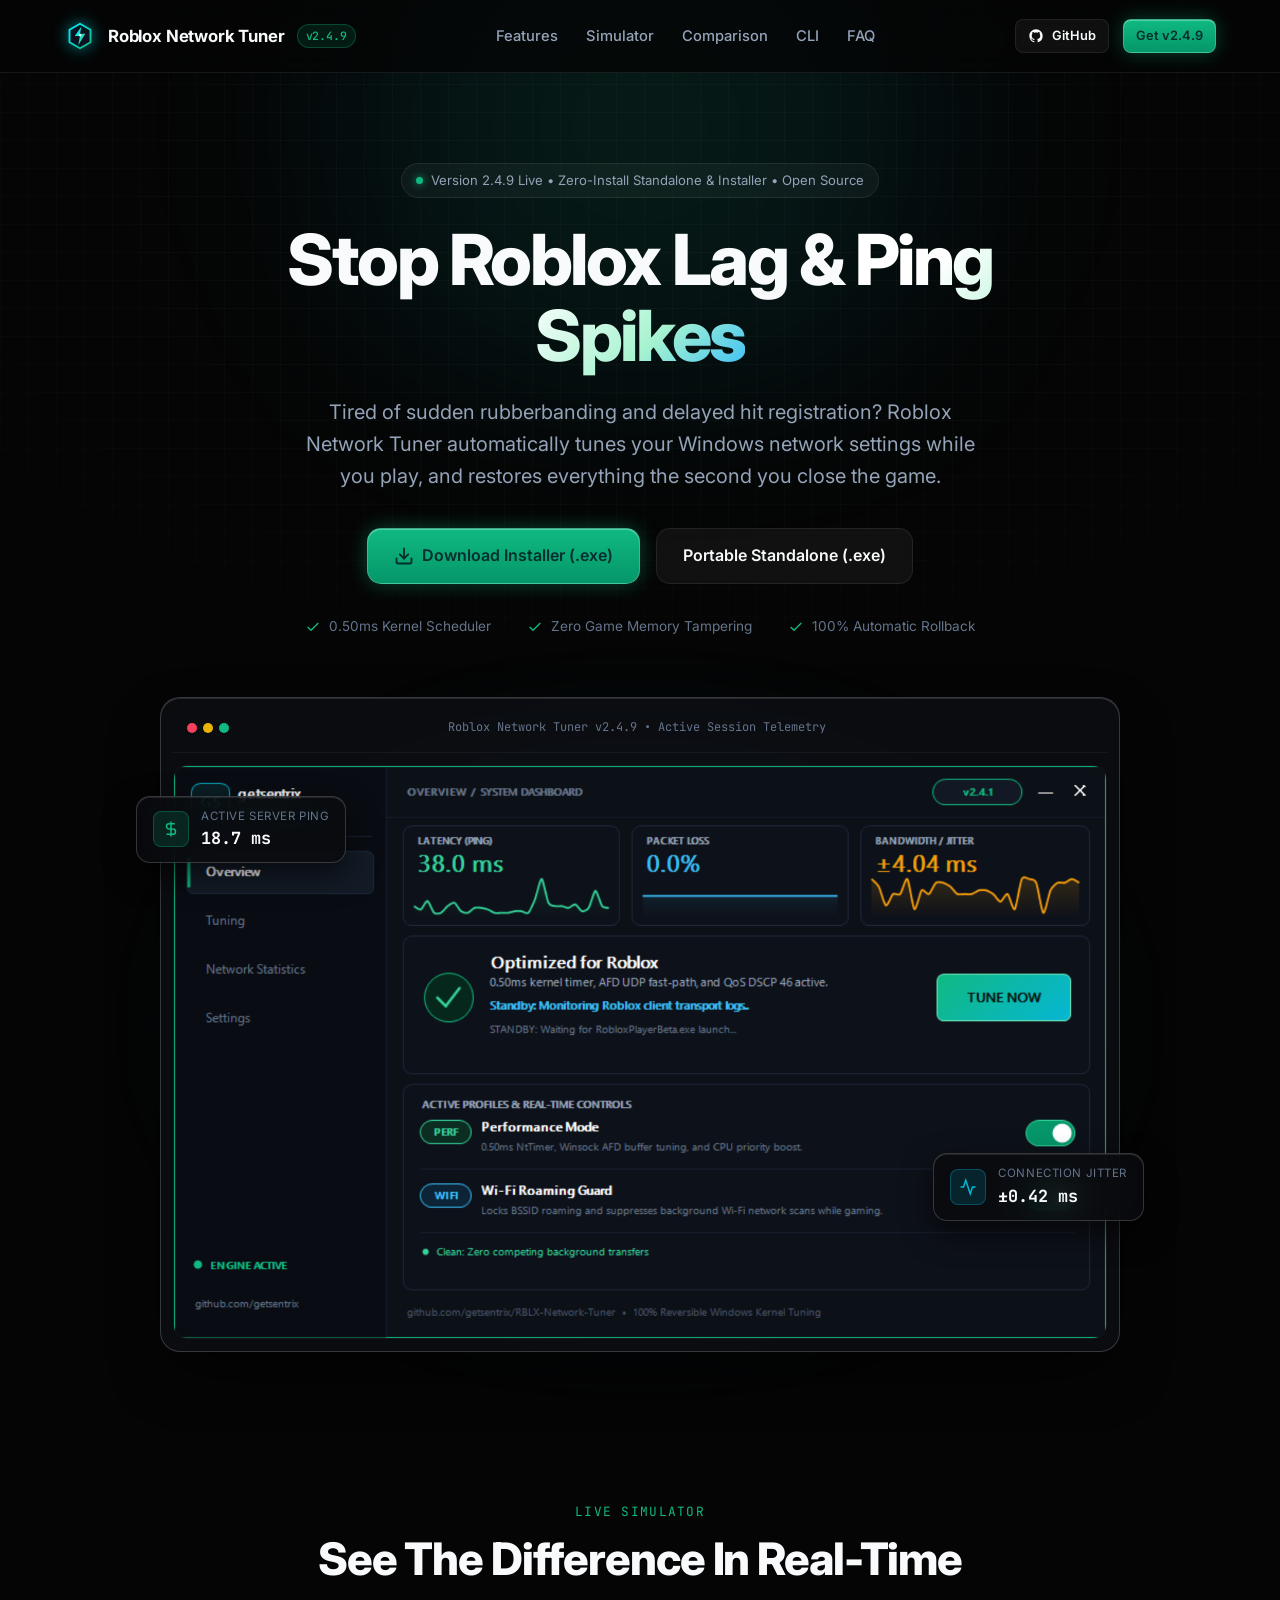
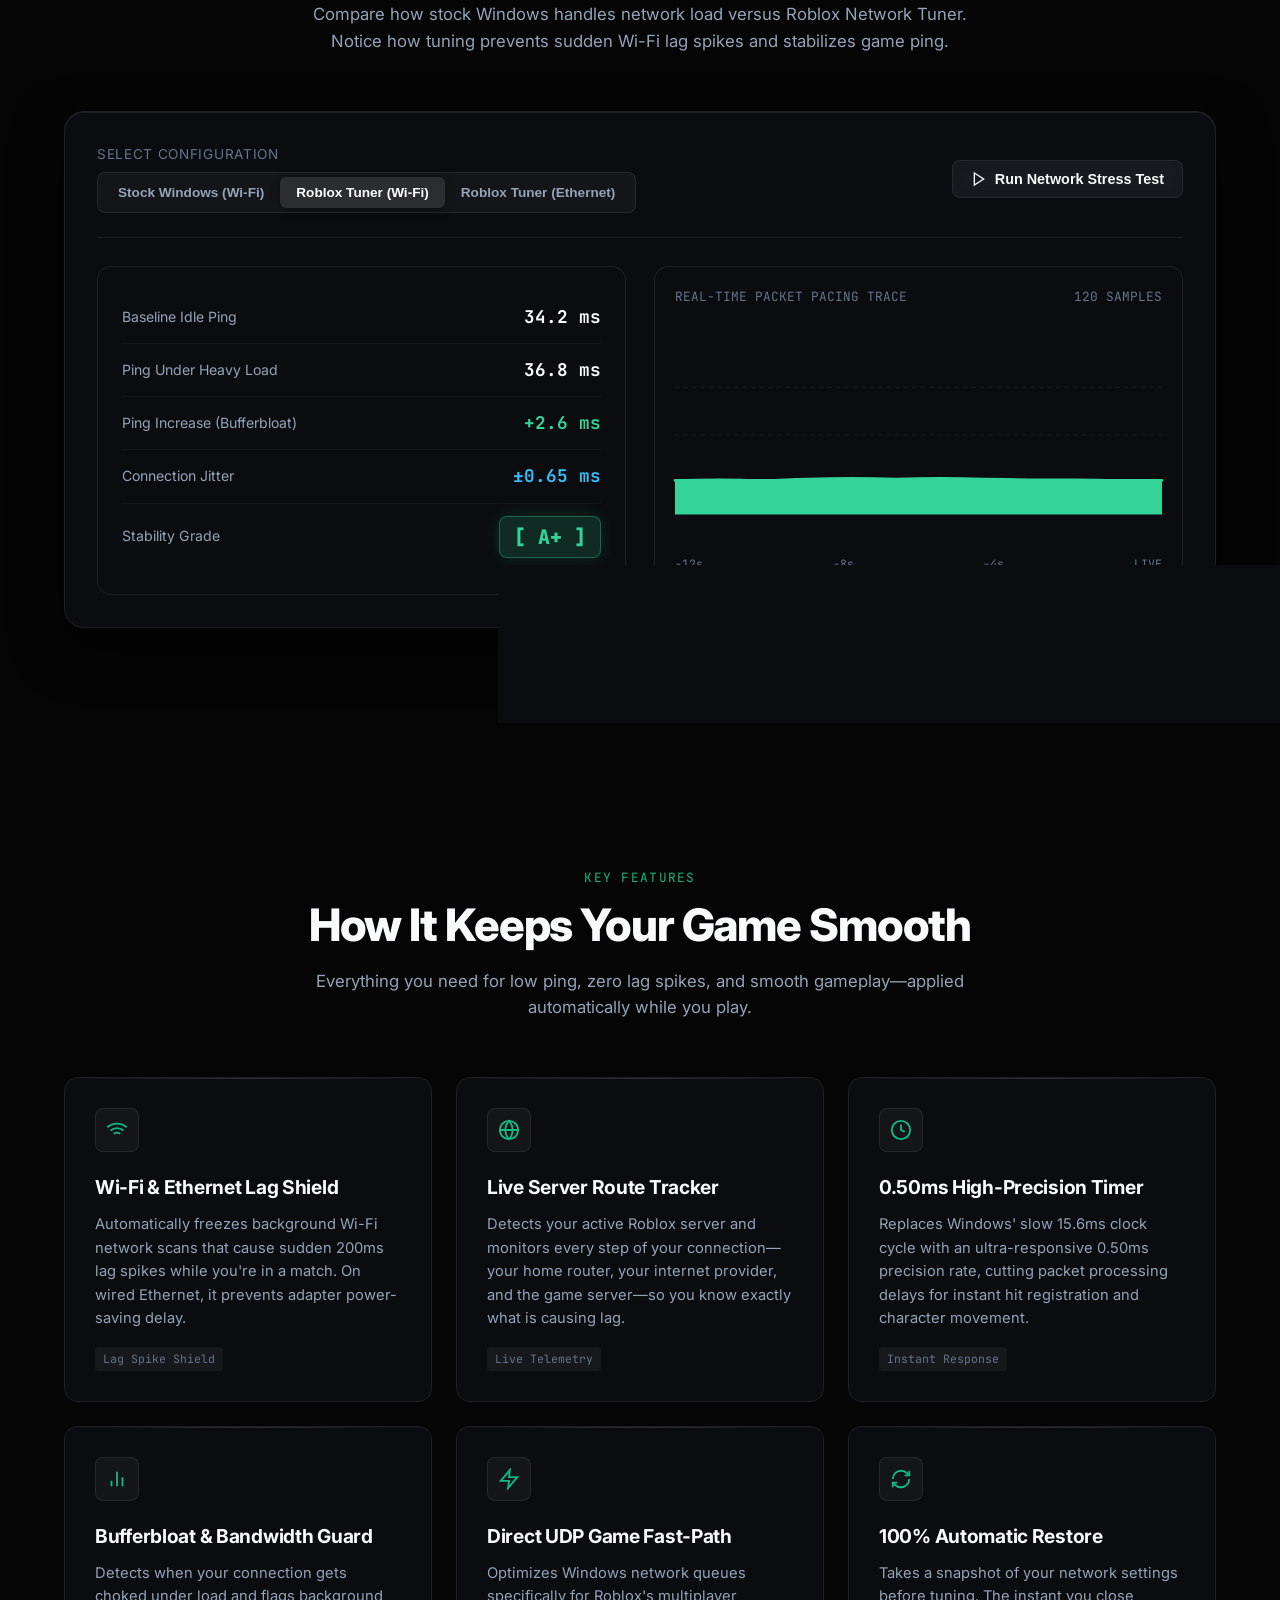
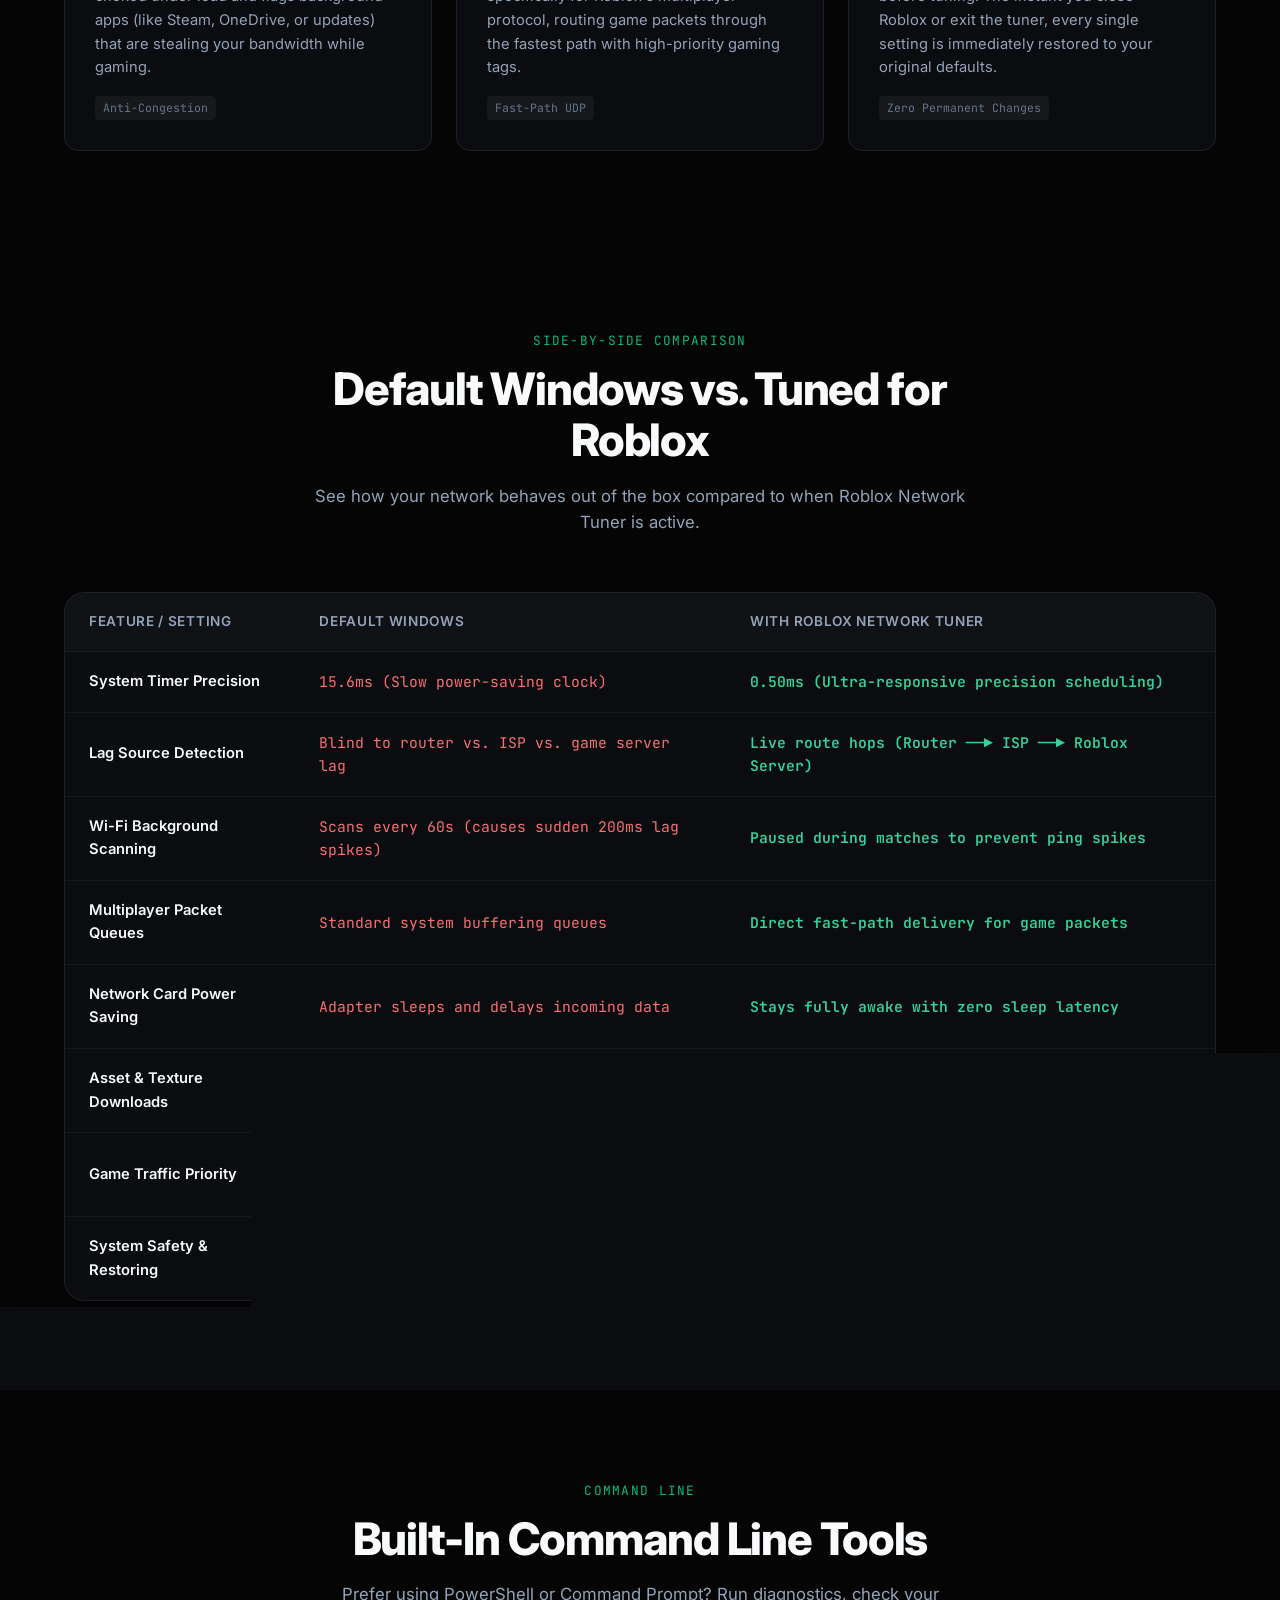
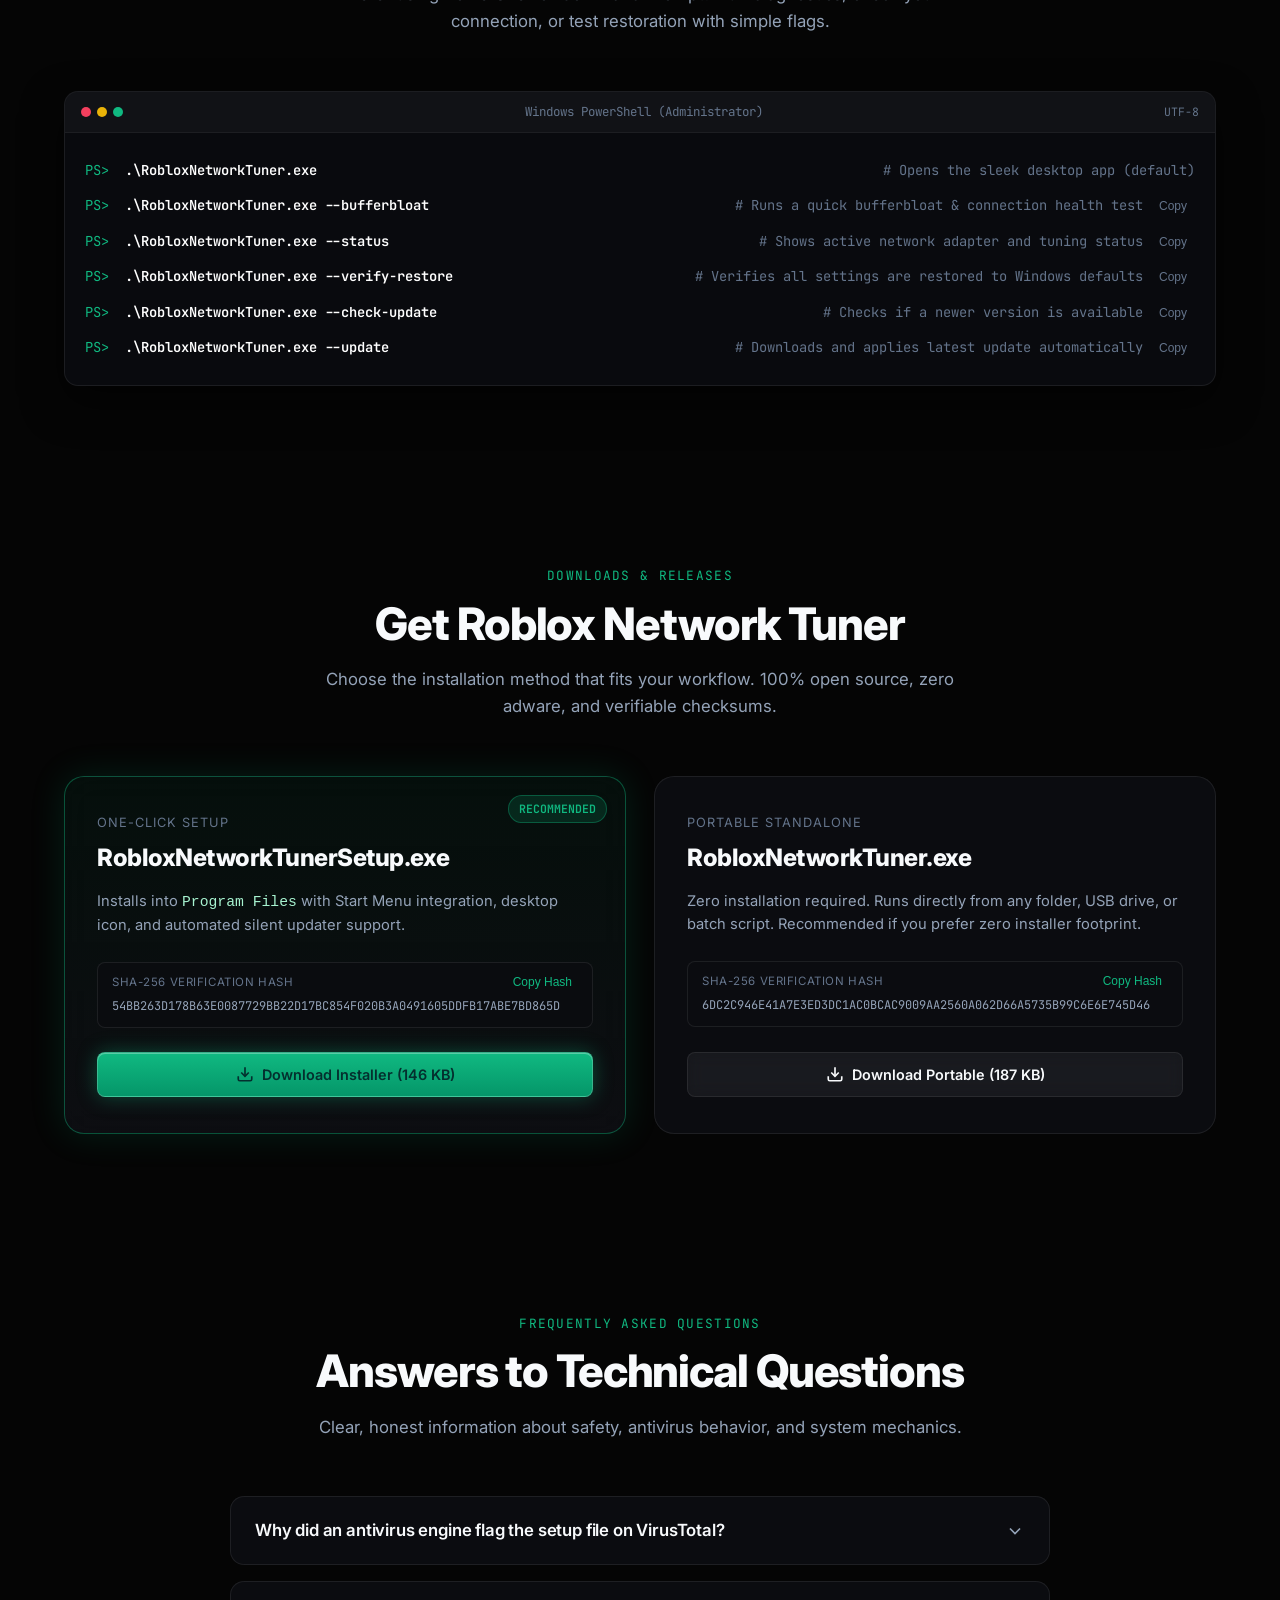
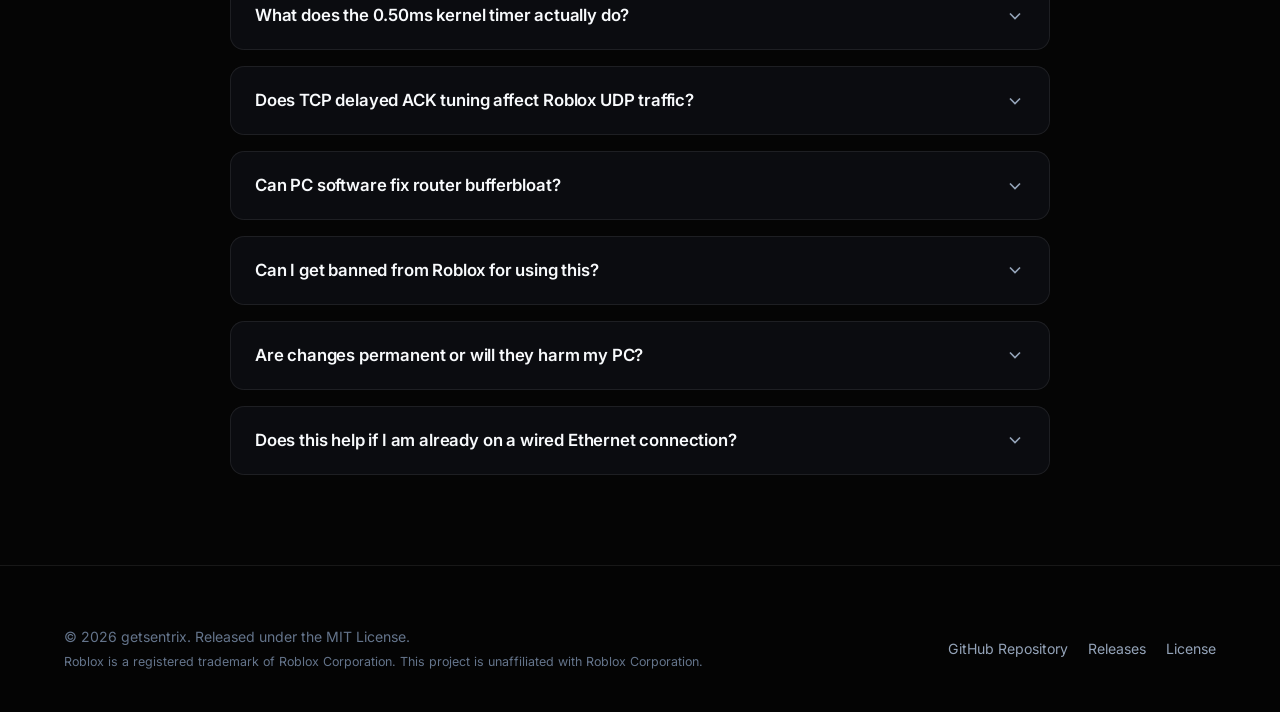
==== commit 2392c15b: "v2.4.9: optimize website copy for consumers, add brand hexagon icon to navbar, and add animated icon" ====
--- a/docs/index.html
+++ b/docs/index.html
@@ -43,16 +43,28 @@
       <nav class="nav">
         <a href="#" class="brand">
           <div class="brand-icon">
-            <svg width="20" height="20" viewBox="0 0 24 24" fill="none" stroke="#10b981" stroke-width="2.2" stroke-linecap="round" stroke-linejoin="round">
-              <polygon points="13 2 3 14 12 14 11 22 21 10 12 10 13 2"></polygon>
+            <svg width="28" height="28" viewBox="0 0 32 32" fill="none" xmlns="http://www.w3.org/2000/svg">
+              <defs>
+                <linearGradient id="brandHexGrad" x1="0%" y1="0%" x2="100%" y2="100%">
+                  <stop offset="0%" stop-color="#00F0FF" />
+                  <stop offset="100%" stop-color="#10B981" />
+                </linearGradient>
+                <linearGradient id="brandBoltGrad" x1="0%" y1="0%" x2="100%" y2="100%">
+                  <stop offset="0%" stop-color="#00F0FF" />
+                  <stop offset="100%" stop-color="#34D399" />
+                </linearGradient>
+              </defs>
+              <polygon points="16,2 28,8.9 28,23.1 16,30 4,23.1 4,8.9" fill="#0A131F" stroke="url(#brandHexGrad)" stroke-width="2.2" stroke-linejoin="round" />
+              <polygon points="17.5,5.5 10,16 16,16 14,26.5 22,13.5 16,13.5" fill="url(#brandBoltGrad)" />
+              <circle cx="16" cy="15" r="1.4" fill="#FFFFFF" opacity="0.95" />
             </svg>
           </div>
           <span>Roblox Network Tuner</span>
-          <span class="brand-pill live-release-tag">v2.4.8</span>
+          <span class="brand-pill live-release-tag">v2.4.9</span>
         </a>
 
         <ul class="nav-links">
-          <li><a href="#features" class="nav-link">Pillars</a></li>
+          <li><a href="#features" class="nav-link">Features</a></li>
           <li><a href="#simulator" class="nav-link">Simulator</a></li>
           <li><a href="#architecture" class="nav-link">Comparison</a></li>
           <li><a href="#cli" class="nav-link">CLI</a></li>
@@ -67,7 +79,7 @@
             GitHub
           </a>
           <a href="#downloads" class="btn btn-primary btn-sm">
-            Get v2.4.8
+            Get v2.4.9
           </a>
         </div>
       </nav>
@@ -79,15 +91,15 @@
     <div class="container">
       <div class="hero-pill">
         <span class="status-dot"></span>
-        <span>Version 2.4.8 Live • Zero-Install Standalone & Installer • Open Source</span>
+        <span>Version 2.4.9 Live • Zero-Install Standalone & Installer • Open Source</span>
       </div>
 
       <h1 class="hero-title">
-        Low-Latency <span class="gradient-text">Roblox Network</span> Engine
+        Stop Roblox Lag &amp; <span class="gradient-text">Ping Spikes</span>
       </h1>
 
       <p class="hero-desc">
-        Adaptive Windows network stack optimization, real-time Roblox game server telemetry, and evidence-based bufferbloat diagnosis. Verified atomic rollback when you close Roblox.
+        Tired of sudden rubberbanding and delayed hit registration? Roblox Network Tuner automatically tunes your Windows network settings while you play, and restores everything the second you close the game.
       </p>
 
       <div class="hero-cta">
@@ -109,19 +121,19 @@
           <svg width="16" height="16" viewBox="0 0 24 24" fill="none" stroke="currentColor" stroke-width="2">
             <polyline points="20 6 9 17 4 12"></polyline>
           </svg>
-          <span>0.50ms Timer Dispatch</span>
+          <span>0.50ms Kernel Scheduler</span>
         </div>
         <div class="hero-stat-item">
           <svg width="16" height="16" viewBox="0 0 24 24" fill="none" stroke="currentColor" stroke-width="2">
             <polyline points="20 6 9 17 4 12"></polyline>
           </svg>
-          <span>Zero Memory Injection</span>
+          <span>Zero Game Memory Tampering</span>
         </div>
         <div class="hero-stat-item">
           <svg width="16" height="16" viewBox="0 0 24 24" fill="none" stroke="currentColor" stroke-width="2">
             <polyline points="20 6 9 17 4 12"></polyline>
           </svg>
-          <span>100% Reversible Rollback</span>
+          <span>100% Automatic Rollback</span>
         </div>
       </div>
 
@@ -137,7 +149,7 @@
             </svg>
           </div>
           <div>
-            <div class="badge-label">Active Server RTT</div>
+            <div class="badge-label">Active Server Ping</div>
             <div class="badge-val" id="heroPingVal">18.6 ms</div>
           </div>
         </div>
@@ -150,7 +162,7 @@
             </svg>
           </div>
           <div>
-            <div class="badge-label">RFC 3550 Jitter</div>
+            <div class="badge-label">Connection Jitter</div>
             <div class="badge-val" id="heroJitterVal">±0.38 ms</div>
           </div>
         </div>
@@ -163,7 +175,7 @@
               <div class="mockup-dot yellow"></div>
               <div class="mockup-dot green"></div>
             </div>
-            <div class="mockup-tag">Roblox Network Tuner v2.4.8 • Active Session Telemetry</div>
+            <div class="mockup-tag">Roblox Network Tuner v2.4.9 • Active Session Telemetry</div>
             <div style="width: 48px;"></div>
           </div>
           <img src="assets/preview.png" alt="Roblox Network Tuner Dashboard Preview" class="mockup-img" loading="eager">
@@ -176,10 +188,10 @@
   <section class="section" id="simulator">
     <div class="container">
       <div class="section-header">
-        <span class="section-tag">Interactive Diagnostic Sandbox</span>
-        <h2 class="section-title">Experience the Low-Latency Difference</h2>
+        <span class="section-tag">Live Simulator</span>
+        <h2 class="section-title">See The Difference In Real-Time</h2>
         <p class="section-desc">
-          Test and compare real-world network latency behavior under load. See how Windows stock buffering compares against the tuned adaptive stack.
+          Compare how stock Windows handles network load versus Roblox Network Tuner. Notice how tuning prevents sudden Wi-Fi lag spikes and stabilizes game ping.
         </p>
       </div>
 
@@ -198,7 +210,7 @@
             <svg width="16" height="16" viewBox="0 0 24 24" fill="none" stroke="currentColor" stroke-width="2">
               <polygon points="5 3 19 12 5 21 5 3"></polygon>
             </svg>
-            Run Bufferbloat Test
+            Run Network Stress Test
           </button>
         </div>
 
@@ -206,23 +218,23 @@
           <!-- Readout Metrics -->
           <div class="sim-readout">
             <div class="sim-readout-row">
-              <span class="sim-readout-label">Baseline Idle Latency (RTT)</span>
+              <span class="sim-readout-label">Baseline Idle Ping</span>
               <span class="sim-readout-val" id="simIdleRtt">34.2 ms</span>
             </div>
             <div class="sim-readout-row">
-              <span class="sim-readout-label">Loaded Network Burst Latency</span>
+              <span class="sim-readout-label">Ping Under Heavy Load</span>
               <span class="sim-readout-val" id="simLoadedRtt">36.8 ms</span>
             </div>
             <div class="sim-readout-row">
-              <span class="sim-readout-label">Bufferbloat Latency Delta (ΔRTT)</span>
+              <span class="sim-readout-label">Ping Increase (Bufferbloat)</span>
               <span class="sim-readout-val" id="simDelta" style="color: #34d399;">+2.6 ms</span>
             </div>
             <div class="sim-readout-row">
-              <span class="sim-readout-label">RFC 3550 Interarrival Jitter</span>
+              <span class="sim-readout-label">Connection Jitter</span>
               <span class="sim-readout-val" id="simJitter" style="color: #38bdf8;">±0.65 ms</span>
             </div>
             <div class="sim-readout-row">
-              <span class="sim-readout-label">Network Pacing Grade</span>
+              <span class="sim-readout-label">Stability Grade</span>
               <span class="sim-grade-pill" id="simGrade">[ A+ ]</span>
             </div>
           </div>
@@ -260,14 +272,14 @@
     </div>
   </section>
 
-  <!-- The 6 Core Engineering Pillars -->
+  <!-- Key Features Section -->
   <section class="section" id="features">
     <div class="container">
       <div class="section-header">
-        <span class="section-tag">System Architecture</span>
-        <h2 class="section-title">The 6 Core Engineering Pillars</h2>
+        <span class="section-tag">Key Features</span>
+        <h2 class="section-title">How It Keeps Your Game Smooth</h2>
         <p class="section-desc">
-          Engineered for raw competitive performance. No snake oil, no vague tweaks — just measurable, evidence-based systems engineering.
+          Everything you need for low ping, zero lag spikes, and smooth gameplay—applied automatically while you play.
         </p>
       </div>
 
@@ -282,11 +294,11 @@
               <line x1="12" y1="20" x2="12.01" y2="20"></line>
             </svg>
           </div>
-          <h3 class="pillar-title">Adaptive Profile & Power Steering</h3>
+          <h3 class="pillar-title">Wi-Fi &amp; Ethernet Lag Shield</h3>
           <p class="pillar-desc">
-            Automatically distinguishes Wi-Fi vs. Ethernet. Bypasses wireless scanning on wired connections and temporarily disables Energy Efficient Ethernet (EEE) to eliminate physical interface sleep latency.
+            Automatically freezes background Wi-Fi network scans that cause sudden 200ms lag spikes while you're in a match. On wired Ethernet, it prevents adapter power-saving delay.
           </p>
-          <span class="pillar-tag">NetworkProfileDetector.cs</span>
+          <span class="pillar-tag">Lag Spike Shield</span>
         </div>
 
         <!-- 2 -->
@@ -298,14 +310,29 @@
               <path d="M12 2a15.3 15.3 0 0 1 4 10 15.3 15.3 0 0 1-4 10 15.3 15.3 0 0 1-4-10 15.3 15.3 0 0 1 4-10z"></path>
             </svg>
           </div>
-          <h3 class="pillar-title">Hop-by-Hop Route Diagnostics</h3>
+          <h3 class="pillar-title">Live Server Route Tracker</h3>
           <p class="pillar-desc">
-            Non-locking parser tails live Roblox client logs to identify active game server IPs. Concurrently probes Gateway, ISP Edge, and Game Server hops to pinpoint the exact source of any latency spike.
+            Detects your active Roblox server and monitors every step of your connection—your home router, your internet provider, and the game server—so you know exactly what is causing lag.
           </p>
-          <span class="pillar-tag">RouteHopMonitor.cs</span>
+          <span class="pillar-tag">Live Telemetry</span>
         </div>
 
         <!-- 3 -->
+        <div class="pillar-card">
+          <div class="pillar-icon-box">
+            <svg width="22" height="22" viewBox="0 0 24 24" fill="none" stroke="currentColor" stroke-width="2">
+              <circle cx="12" cy="12" r="10"></circle>
+              <polyline points="12 6 12 12 16 14"></polyline>
+            </svg>
+          </div>
+          <h3 class="pillar-title">0.50ms High-Precision Timer</h3>
+          <p class="pillar-desc">
+            Replaces Windows' slow 15.6ms clock cycle with an ultra-responsive 0.50ms precision rate, cutting packet processing delays for instant hit registration and character movement.
+          </p>
+          <span class="pillar-tag">Instant Response</span>
+        </div>
+
+        <!-- 4 -->
         <div class="pillar-card">
           <div class="pillar-icon-box">
             <svg width="22" height="22" viewBox="0 0 24 24" fill="none" stroke="currentColor" stroke-width="2">
@@ -314,42 +341,25 @@
               <path d="M6 20v-6"></path>
             </svg>
           </div>
-          <h3 class="pillar-title">Bufferbloat & Contention Engine</h3>
+          <h3 class="pillar-title">Bufferbloat &amp; Bandwidth Guard</h3>
           <p class="pillar-desc">
-            Evaluates baseline idle RTT vs. loaded RTT during a 5MB burst with A+ to F grading, while an active watchdog monitors competing background hogs (OneDrive, Steam, Epic, Torrents).
+            Detects when your connection gets choked under load and flags background apps (like Steam, OneDrive, or updates) that are stealing your bandwidth while gaming.
           </p>
-          <span class="pillar-tag">BufferbloatDiagnosticModule.cs</span>
-        </div>
-
-        <!-- 4 -->
-        <div class="pillar-card">
-          <div class="pillar-icon-box">
-            <svg width="22" height="22" viewBox="0 0 24 24" fill="none" stroke="currentColor" stroke-width="2">
-              <rect x="2" y="2" width="20" height="8" rx="2" ry="2"></rect>
-              <rect x="2" y="14" width="20" height="8" rx="2" ry="2"></rect>
-              <line x1="6" y1="6" x2="6.01" y2="6"></line>
-              <line x1="6" y1="18" x2="6.01" y2="18"></line>
-            </svg>
-          </div>
-          <h3 class="pillar-title">Multi-Stream Bufferbloat Engine</h3>
-          <p class="pillar-desc">
-            Tests idle baseline vs. sustained load contention to both your local gateway and game target. Computes queue delay deltas, identifies bufferbloat location, and provides clear router SQM guidance.
-          </p>
-          <span class="pillar-tag">BufferbloatDiagnosticModule.cs</span>
+          <span class="pillar-tag">Anti-Congestion</span>
         </div>
 
         <!-- 5 -->
         <div class="pillar-card">
           <div class="pillar-icon-box">
             <svg width="22" height="22" viewBox="0 0 24 24" fill="none" stroke="currentColor" stroke-width="2">
-              <path d="M12 22s8-4 8-10V5l-8-3-8 3v7c0 6 8 10 8 10z"></path>
-            </svg>
-          </div>
-          <h3 class="pillar-title">Audited QoS & UDP Fast Path</h3>
+              <polygon points="13 2 3 14 12 14 11 22 21 10 12 10 13 2"></polygon>
+            </svg>
+          </div>
+          <h3 class="pillar-title">Direct UDP Game Fast-Path</h3>
           <p class="pillar-desc">
-            Applies DSCP 46 Expedited Forwarding to Roblox UDP packets with automated baseline pre/post degradation audits, paired with Winsock AFD 1500-byte datagram buffer thresholds.
+            Optimizes Windows network queues specifically for Roblox's multiplayer protocol, routing game packets through the fastest path with high-priority gaming tags.
           </p>
-          <span class="pillar-tag">QosVerificationModule.cs</span>
+          <span class="pillar-tag">Fast-Path UDP</span>
         </div>
 
         <!-- 6 -->
@@ -362,24 +372,24 @@
               <path d="M8 16H3v5"></path>
             </svg>
           </div>
-          <h3 class="pillar-title">Atomic Baseline Snapshot & Rollback</h3>
+          <h3 class="pillar-title">100% Automatic Restore</h3>
           <p class="pillar-desc">
-            Backs up your initial system state to atomic <code style="color: #a7f3d0;">tuner_state.json</code> before modifying any parameters. Automatically restores your exact baseline when closed or recovering from a reboot.
+            Takes a snapshot of your network settings before tuning. The instant you close Roblox or exit the tuner, every single setting is immediately restored to your original defaults.
           </p>
-          <span class="pillar-tag">CrashRecoveryModule.cs</span>
+          <span class="pillar-tag">Zero Permanent Changes</span>
         </div>
       </div>
     </div>
   </section>
 
-  <!-- Technical Comparison Table -->
+  <!-- Side-by-Side Comparison Table -->
   <section class="section" id="architecture">
     <div class="container">
       <div class="section-header">
-        <span class="section-tag">Direct Technical Audit</span>
-        <h2 class="section-title">Stock Windows vs. Roblox Network Tuner</h2>
+        <span class="section-tag">Side-by-Side Comparison</span>
+        <h2 class="section-title">Default Windows vs. Tuned for Roblox</h2>
         <p class="section-desc">
-          Compare the default Windows gaming network stack with the optimizations applied while Roblox is running.
+          See how your network behaves out of the box compared to when Roblox Network Tuner is active.
         </p>
       </div>
 
@@ -388,51 +398,51 @@
           <table class="comp-table">
             <thead>
               <tr>
-                <th>Subsystem / Parameter</th>
-                <th>Stock Windows Default</th>
-                <th>Roblox Network Tuner</th>
+                <th>Feature / Setting</th>
+                <th>Default Windows</th>
+                <th>With Roblox Network Tuner</th>
               </tr>
             </thead>
             <tbody>
               <tr>
-                <td class="comp-feature">Kernel Multimedia Timer Resolution</td>
-                <td class="comp-stock">15.625 ms (Power-saving lazy quantum)</td>
-                <td class="comp-tuned">0.500 ms (NtSetTimerResolution dispatch request)</td>
-              </tr>
-              <tr>
-                <td class="comp-feature">Hop-by-Hop Route Bottleneck Isolation</td>
-                <td class="comp-stock">Blind to gateway vs. ISP vs. server lag</td>
-                <td class="comp-tuned">Real-time probe (Gateway ──▶ ISP Edge ──▶ Roblox)</td>
-              </tr>
-              <tr>
-                <td class="comp-feature">Wi-Fi Background Network Scanning</td>
-                <td class="comp-stock">Runs every 60s (causes 100–300ms spikes)</td>
-                <td class="comp-tuned">Suppressed during play with multi-factor roaming guard</td>
-              </tr>
-              <tr>
-                <td class="comp-feature">Winsock AFD UDP Datagram Threshold</td>
-                <td class="comp-stock">Dynamic intermediate kernel copy buffering</td>
-                <td class="comp-tuned">FastSend / FastCopy at 1500 bytes (MTU threshold)</td>
-              </tr>
-              <tr>
-                <td class="comp-feature">Windows 11 EcoQoS & Adapter Sleep</td>
-                <td class="comp-stock">Roblox throttled to E-cores; EEE sleeps PHY</td>
-                <td class="comp-tuned">EcoQoS disabled; EEE sleep wake-latency prevented</td>
-              </tr>
-              <tr>
-                <td class="comp-feature">TCP Asset Pacing & UDP Fast Path</td>
-                <td class="comp-stock">Standard delayed ACK on TCP asset streams; kernel copy on UDP</td>
-                <td class="comp-tuned">TCPNoDelay for asset streams; AFD 1500B fast datagram path</td>
-              </tr>
-              <tr>
-                <td class="comp-feature">QoS Packet Tagging</td>
-                <td class="comp-stock">Best Effort (DSCP 0 unprioritized)</td>
-                <td class="comp-tuned">DSCP 46 Expedited Forwarding with dynamic degradation rollback</td>
-              </tr>
-              <tr>
-                <td class="comp-feature">Restoration & Persistence</td>
-                <td class="comp-stock">Permanent manual tweaks risk network stability</td>
-                <td class="comp-tuned">Atomic baseline snapshot & verified clean rollback</td>
+                <td class="comp-feature">System Timer Precision</td>
+                <td class="comp-stock">15.6ms (Slow power-saving clock)</td>
+                <td class="comp-tuned">0.50ms (Ultra-responsive precision scheduling)</td>
+              </tr>
+              <tr>
+                <td class="comp-feature">Lag Source Detection</td>
+                <td class="comp-stock">Blind to router vs. ISP vs. game server lag</td>
+                <td class="comp-tuned">Live route hops (Router ──▶ ISP ──▶ Roblox Server)</td>
+              </tr>
+              <tr>
+                <td class="comp-feature">Wi-Fi Background Scanning</td>
+                <td class="comp-stock">Scans every 60s (causes sudden 200ms lag spikes)</td>
+                <td class="comp-tuned">Paused during matches to prevent ping spikes</td>
+              </tr>
+              <tr>
+                <td class="comp-feature">Multiplayer Packet Queues</td>
+                <td class="comp-stock">Standard system buffering queues</td>
+                <td class="comp-tuned">Direct fast-path delivery for game packets</td>
+              </tr>
+              <tr>
+                <td class="comp-feature">Network Card Power Saving</td>
+                <td class="comp-stock">Adapter sleeps and delays incoming data</td>
+                <td class="comp-tuned">Stays fully awake with zero sleep latency</td>
+              </tr>
+              <tr>
+                <td class="comp-feature">Asset &amp; Texture Downloads</td>
+                <td class="comp-stock">Standard delayed packet confirmations</td>
+                <td class="comp-tuned">Instant packet dispatch for faster world loading</td>
+              </tr>
+              <tr>
+                <td class="comp-feature">Game Traffic Priority</td>
+                <td class="comp-stock">Treated the same as background web traffic</td>
+                <td class="comp-tuned">Tagged with high-priority gaming delivery (DSCP 46)</td>
+              </tr>
+              <tr>
+                <td class="comp-feature">System Safety &amp; Restoring</td>
+                <td class="comp-stock">Permanent tweaks risk breaking your connection</td>
+                <td class="comp-tuned">100% automatic restore to your original defaults on exit</td>
               </tr>
             </tbody>
           </table>
@@ -445,10 +455,10 @@
   <section class="section" id="cli">
     <div class="container">
       <div class="section-header">
-        <span class="section-tag">Automation & Scripting</span>
-        <h2 class="section-title">Headless Command Line Suite</h2>
+        <span class="section-tag">Command Line</span>
+        <h2 class="section-title">Built-In Command Line Tools</h2>
         <p class="section-desc">
-          Run diagnostics, audit system restoration, or check for updates directly from PowerShell or Command Prompt.
+          Prefer using PowerShell or Command Prompt? Run diagnostics, check your connection, or test restoration with simple flags.
         </p>
       </div>
 
@@ -469,7 +479,7 @@
               <span class="cli-prompt">PS&gt;</span>
               <span class="cli-cmd">.\RobloxNetworkTuner.exe</span>
             </div>
-            <span class="cli-comment"># Launches the sleek dark GUI dashboard (default)</span>
+            <span class="cli-comment"># Opens the sleek desktop app (default)</span>
           </div>
 
           <div class="cli-row">
@@ -478,7 +488,7 @@
               <span class="cli-cmd">.\RobloxNetworkTuner.exe --bufferbloat</span>
             </div>
             <div>
-              <span class="cli-comment"># Evaluates loaded vs. idle bufferbloat</span>
+              <span class="cli-comment"># Runs a quick bufferbloat &amp; connection health test</span>
               <button class="cli-copy-btn" data-copy=".\RobloxNetworkTuner.exe --bufferbloat">Copy</button>
             </div>
           </div>
@@ -489,7 +499,7 @@
               <span class="cli-cmd">.\RobloxNetworkTuner.exe --status</span>
             </div>
             <div>
-              <span class="cli-comment"># Audits current Wi-Fi/Ethernet & session states</span>
+              <span class="cli-comment"># Shows active network adapter and tuning status</span>
               <button class="cli-copy-btn" data-copy=".\RobloxNetworkTuner.exe --status">Copy</button>
             </div>
           </div>
@@ -500,7 +510,7 @@
               <span class="cli-cmd">.\RobloxNetworkTuner.exe --verify-restore</span>
             </div>
             <div>
-              <span class="cli-comment"># Confirms 100% restoration to stock Windows</span>
+              <span class="cli-comment"># Verifies all settings are restored to Windows defaults</span>
               <button class="cli-copy-btn" data-copy=".\RobloxNetworkTuner.exe --verify-restore">Copy</button>
             </div>
           </div>
@@ -511,7 +521,7 @@
               <span class="cli-cmd">.\RobloxNetworkTuner.exe --check-update</span>
             </div>
             <div>
-              <span class="cli-comment"># Queries GitHub releases for newer versions</span>
+              <span class="cli-comment"># Checks if a newer version is available</span>
               <button class="cli-copy-btn" data-copy=".\RobloxNetworkTuner.exe --check-update">Copy</button>
             </div>
           </div>
@@ -522,7 +532,7 @@
               <span class="cli-cmd">.\RobloxNetworkTuner.exe --update</span>
             </div>
             <div>
-              <span class="cli-comment"># In-place background download & seamless handoff</span>
+              <span class="cli-comment"># Downloads and applies latest update automatically</span>
               <button class="cli-copy-btn" data-copy=".\RobloxNetworkTuner.exe --update">Copy</button>
             </div>
           </div>
@@ -556,16 +566,16 @@
             <div class="checksum-box">
               <div class="checksum-header">
                 <span>SHA-256 Verification Hash</span>
-                <button class="copy-hash-btn" data-copy="EE061230C5D88CD692A77784F6038825777FF34A2CB56BEC353EE69B65AAFB63">Copy Hash</button>
+                <button class="copy-hash-btn" data-copy="54BB263D178B63E0087729BB22D17BC854F020B3A0491605DDFB17ABE7BD865D">Copy Hash</button>
               </div>
               <div class="checksum-val">
-                <span>EE061230C5D88CD692A77784F6038825777FF34A2CB56BEC353EE69B65AAFB63</span>
+                <span>54BB263D178B63E0087729BB22D17BC854F020B3A0491605DDFB17ABE7BD865D</span>
               </div>
             </div>
           </div>
 
           <div>
-            <a href="https://github.com/getsentrix/RBLX-Network-Tuner/releases/download/v2.4.8/RobloxNetworkTunerSetup.exe" class="btn btn-primary" style="width: 100%;">
+            <a href="https://github.com/getsentrix/RBLX-Network-Tuner/releases/download/v2.4.9/RobloxNetworkTunerSetup.exe" class="btn btn-primary" style="width: 100%;">
               <svg width="18" height="18" viewBox="0 0 24 24" fill="none" stroke="currentColor" stroke-width="2.2">
                 <path d="M21 15v4a2 2 0 0 1-2 2H5a2 2 0 0 1-2-2v-4"></path>
                 <polyline points="7 10 12 15 17 10"></polyline>
@@ -588,22 +598,22 @@
             <div class="checksum-box">
               <div class="checksum-header">
                 <span>SHA-256 Verification Hash</span>
-                <button class="copy-hash-btn" data-copy="8318FE906D951D7EC3255EBEBA8B876A135120DE39B97A687F25EBA917B669FB">Copy Hash</button>
+                <button class="copy-hash-btn" data-copy="6DC2C946E41A7E3ED3DC1AC0BCAC9009AA2560A062D66A5735B99C6E6E745D46">Copy Hash</button>
               </div>
               <div class="checksum-val">
-                <span>8318FE906D951D7EC3255EBEBA8B876A135120DE39B97A687F25EBA917B669FB</span>
+                <span>6DC2C946E41A7E3ED3DC1AC0BCAC9009AA2560A062D66A5735B99C6E6E745D46</span>
               </div>
             </div>
           </div>
 
           <div>
-            <a href="https://github.com/getsentrix/RBLX-Network-Tuner/releases/download/v2.4.8/RobloxNetworkTuner.exe" class="btn btn-secondary" style="width: 100%;">
+            <a href="https://github.com/getsentrix/RBLX-Network-Tuner/releases/download/v2.4.9/RobloxNetworkTuner.exe" class="btn btn-secondary" style="width: 100%;">
               <svg width="18" height="18" viewBox="0 0 24 24" fill="none" stroke="currentColor" stroke-width="2.2">
                 <path d="M21 15v4a2 2 0 0 1-2 2H5a2 2 0 0 1-2-2v-4"></path>
                 <polyline points="7 10 12 15 17 10"></polyline>
                 <line x1="12" y1="15" x2="12" y2="3"></line>
               </svg>
-              Download Portable (170 KB)
+              Download Portable (187 KB)
             </a>
           </div>
         </div>
--- a/docs/style.css
+++ b/docs/style.css
@@ -144,13 +144,16 @@
 .brand-icon {
   width: 32px;
   height: 32px;
-  border-radius: var(--radius-sm);
-  background: linear-gradient(135deg, rgba(16, 185, 129, 0.2), rgba(6, 182, 212, 0.2));
-  border: 1px solid rgba(16, 185, 129, 0.35);
   display: flex;
   align-items: center;
   justify-content: center;
-  box-shadow: 0 0 16px rgba(16, 185, 129, 0.2);
+  filter: drop-shadow(0 0 8px rgba(0, 240, 255, 0.5));
+  transition: var(--transition);
+}
+
+.brand:hover .brand-icon {
+  filter: drop-shadow(0 0 14px rgba(0, 240, 255, 0.85)) drop-shadow(0 0 6px rgba(16, 185, 129, 0.9));
+  transform: scale(1.08);
 }
 
 .brand-pill {
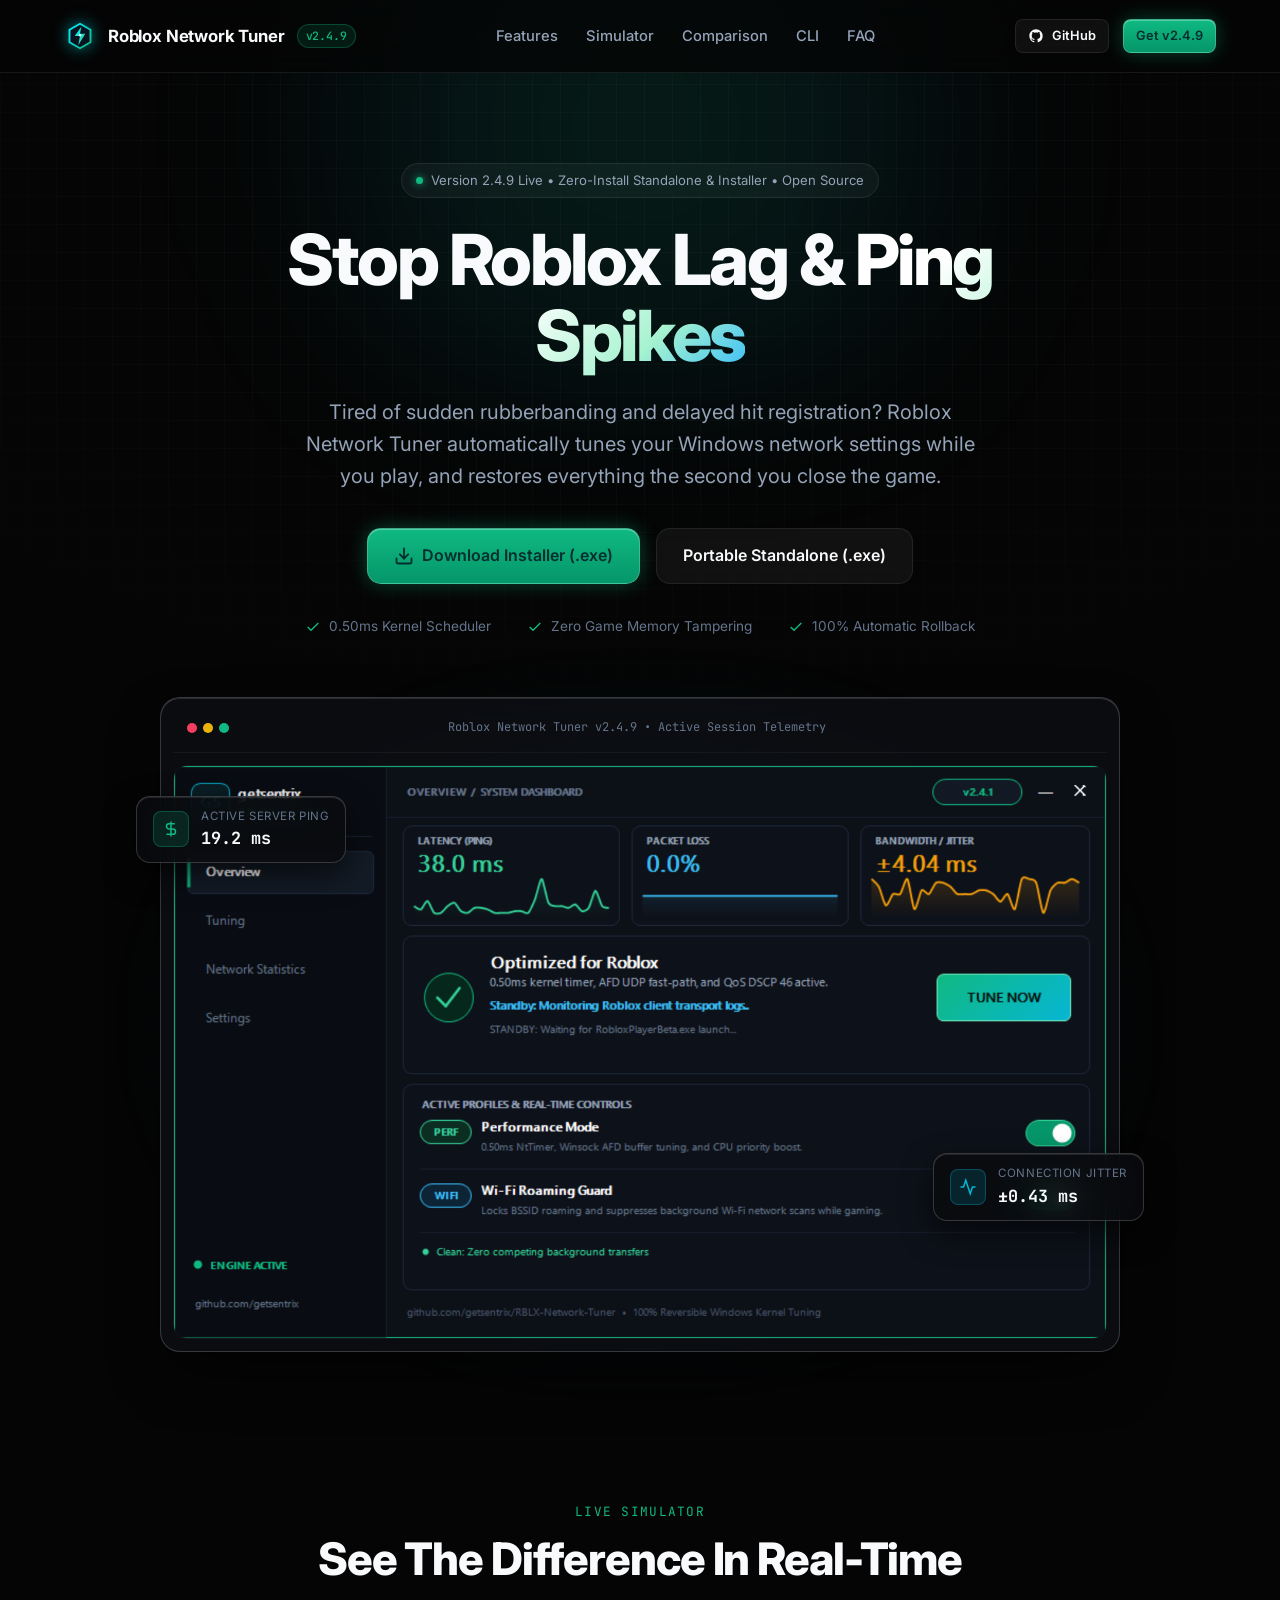
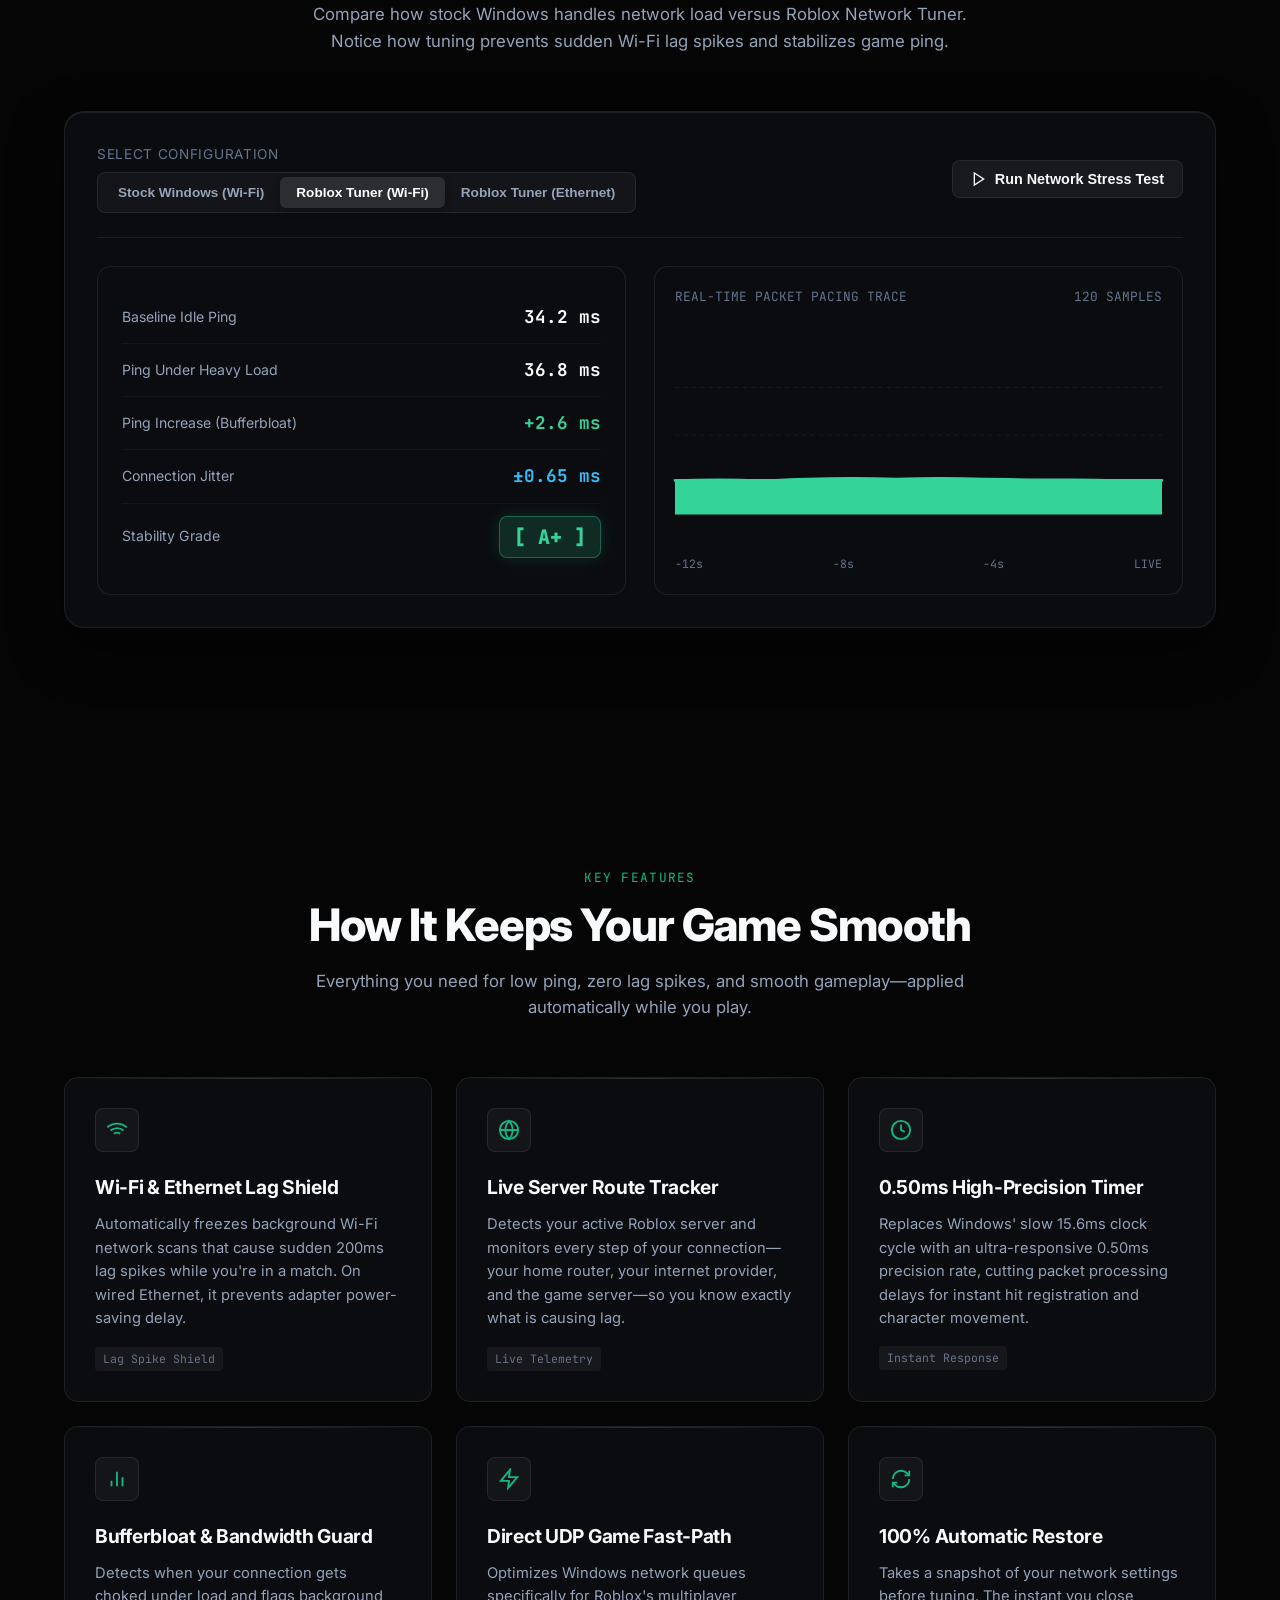
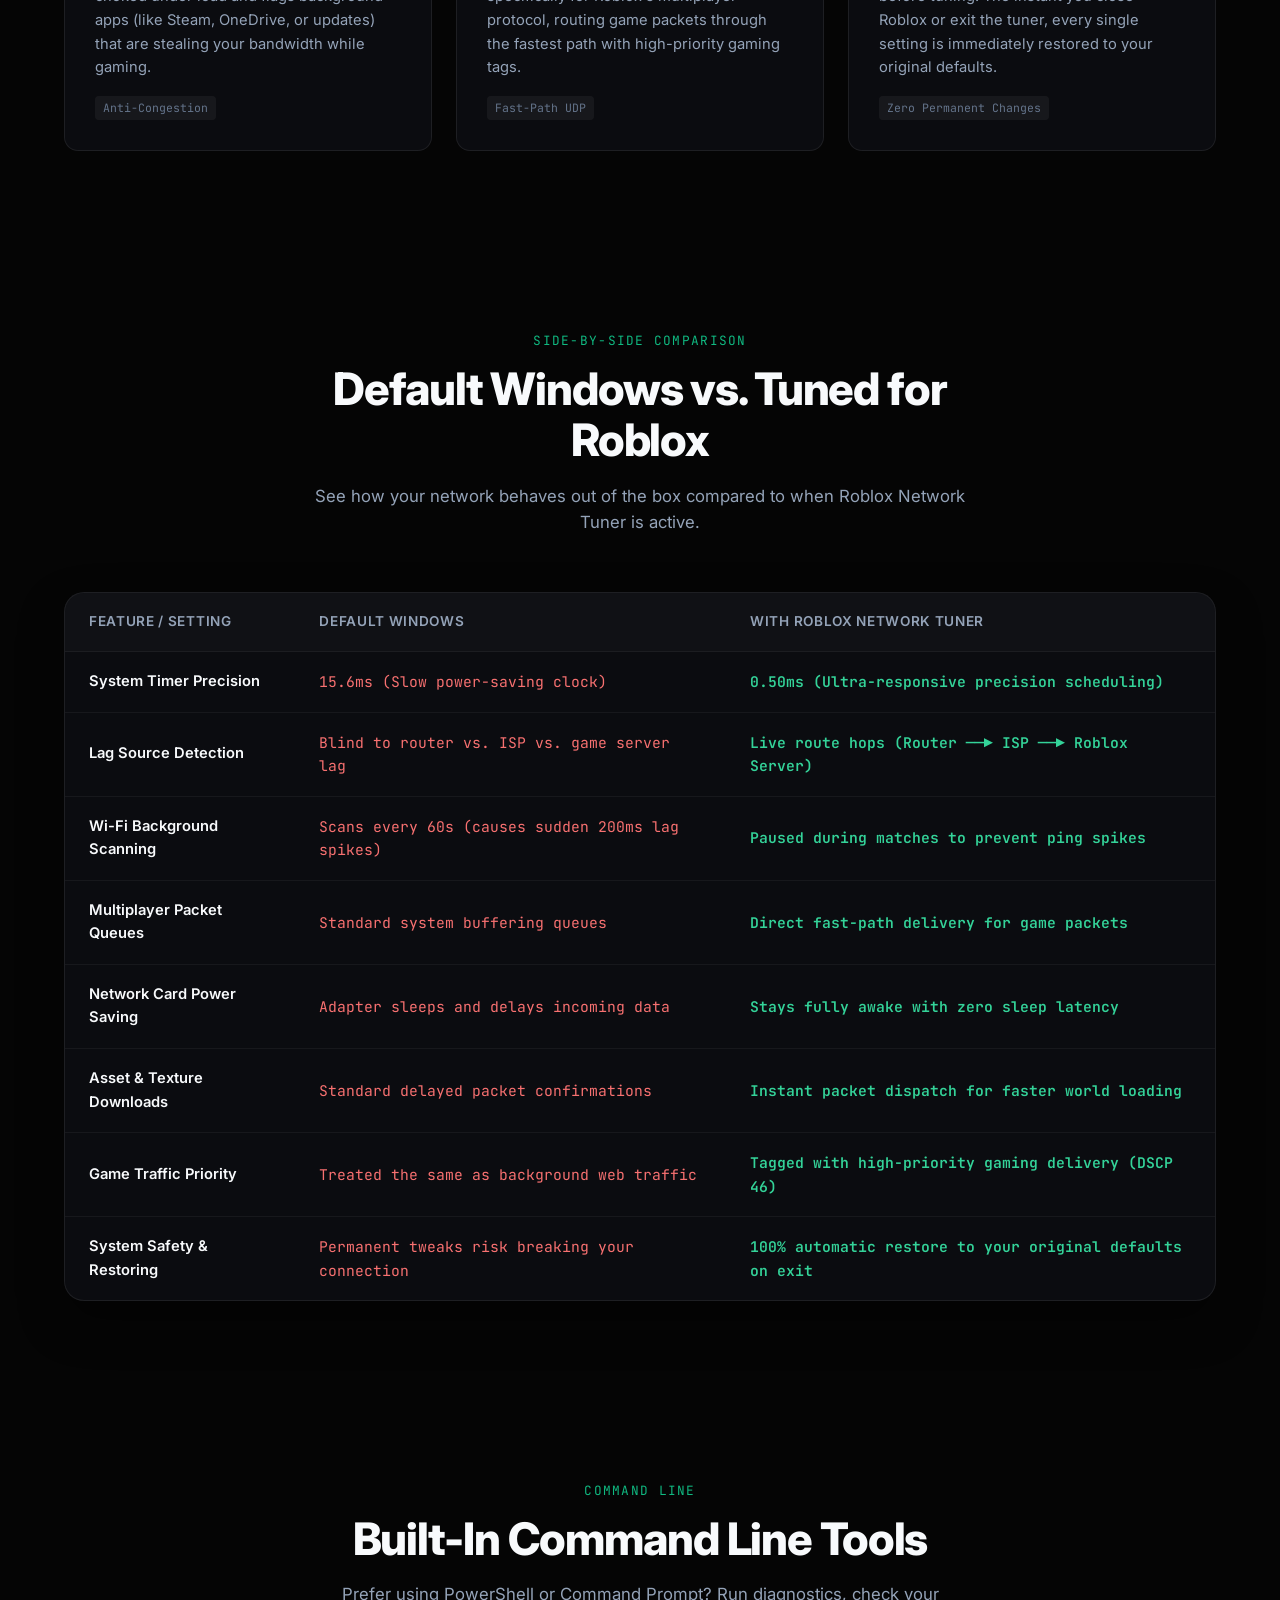
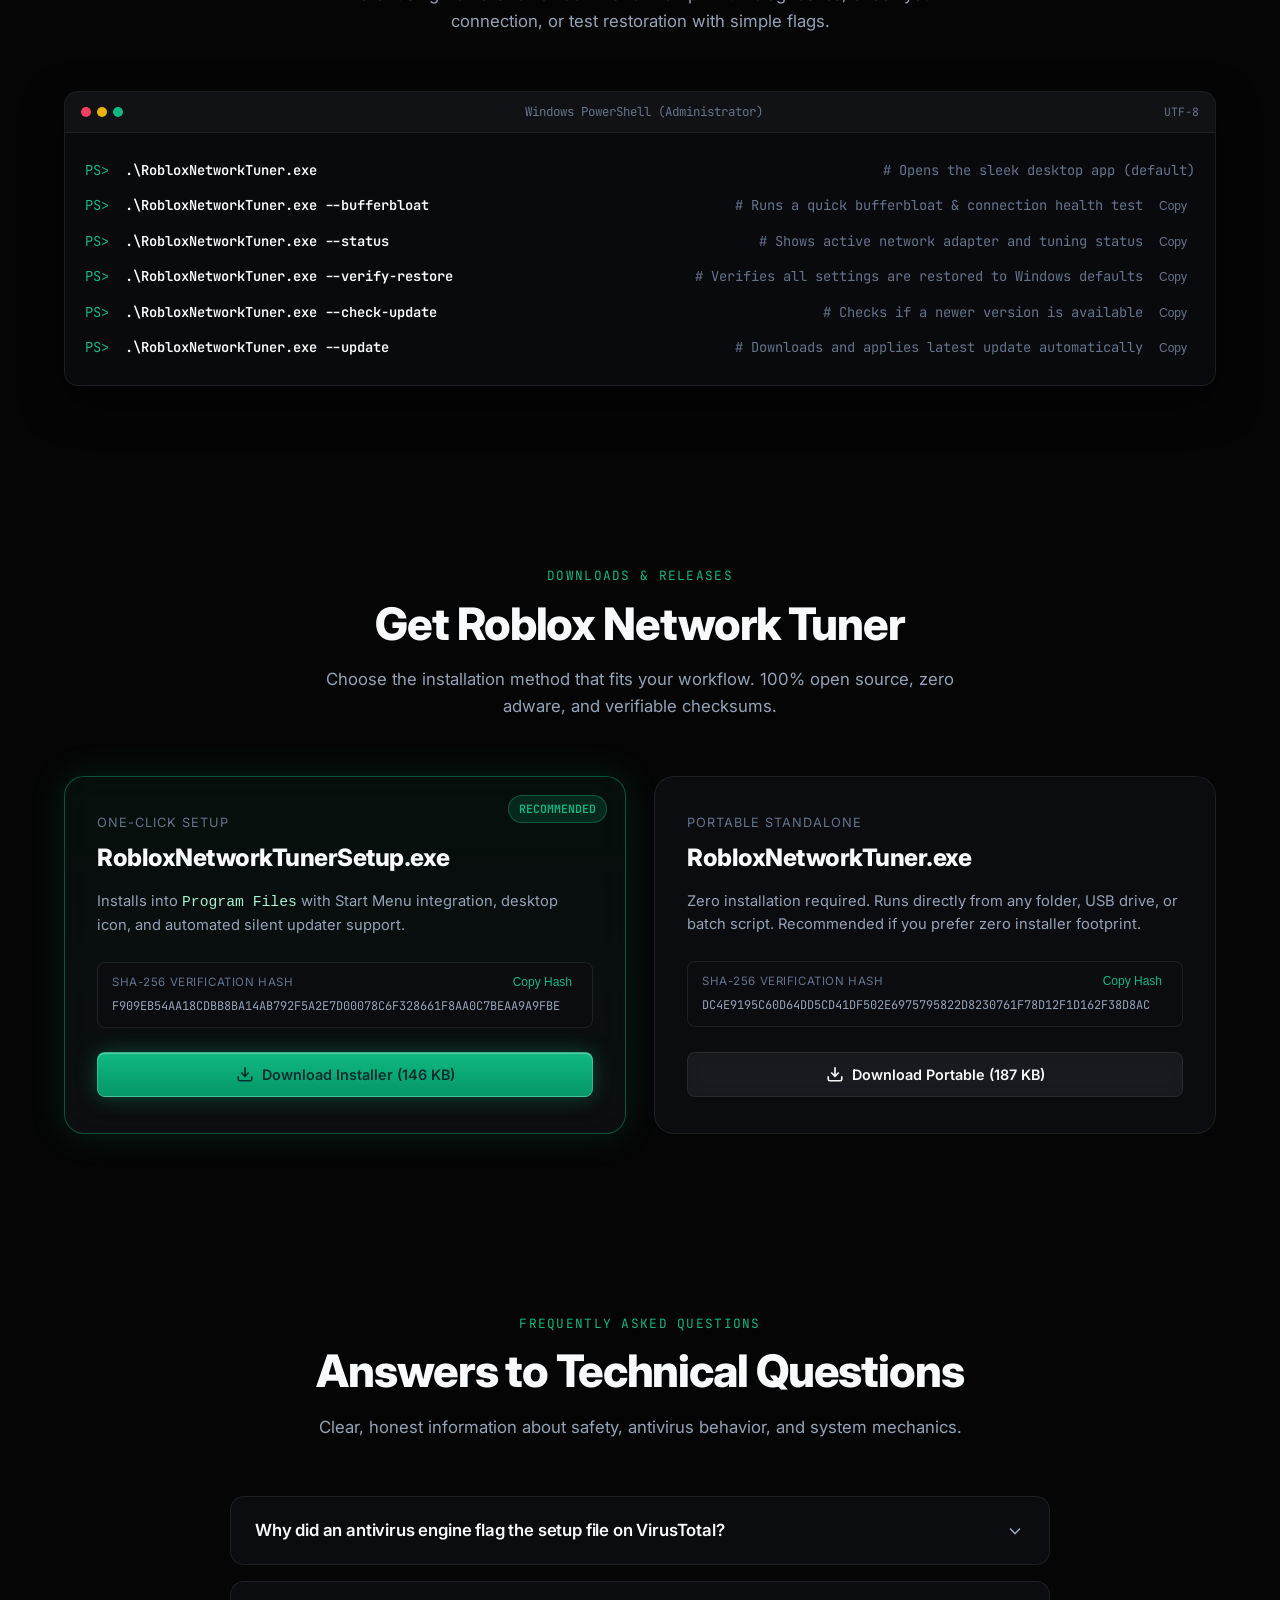
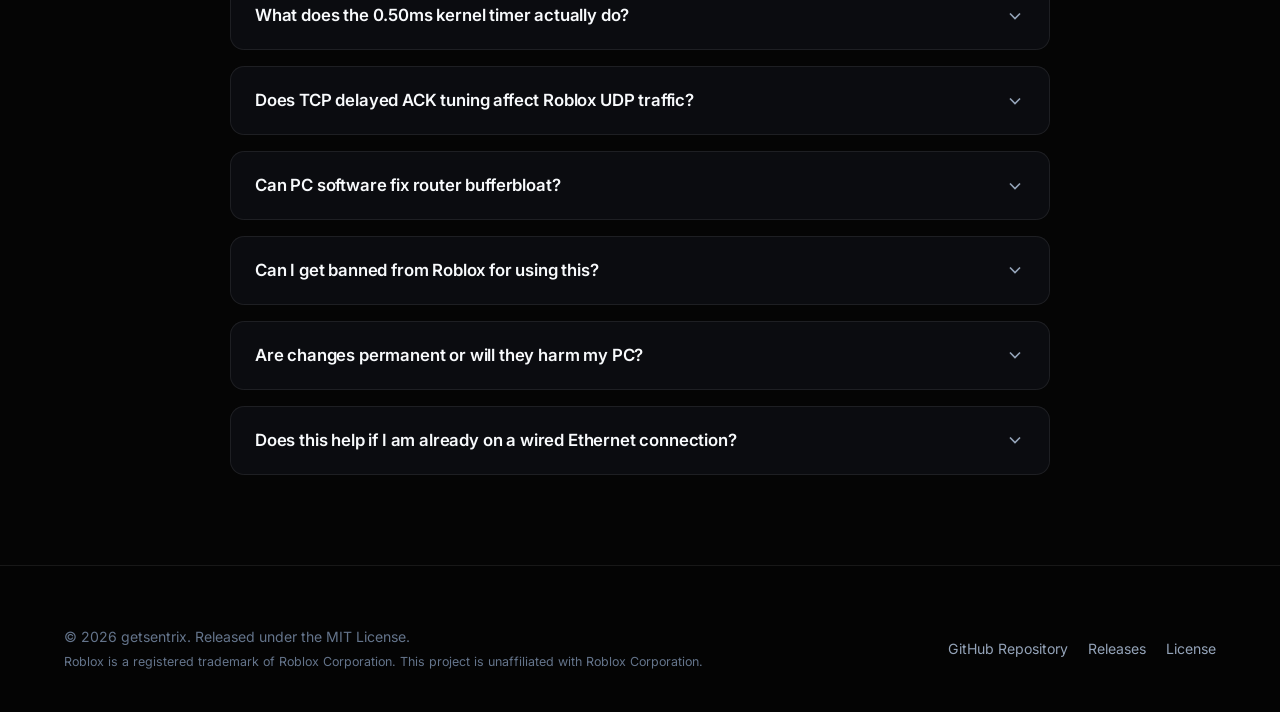
==== commit 7d427668: "refactor: polish UI text, remove hype jargon, fix source codepage, and clean assembly metadata" ====
--- a/docs/index.html
+++ b/docs/index.html
@@ -566,10 +566,10 @@
             <div class="checksum-box">
               <div class="checksum-header">
                 <span>SHA-256 Verification Hash</span>
-                <button class="copy-hash-btn" data-copy="54BB263D178B63E0087729BB22D17BC854F020B3A0491605DDFB17ABE7BD865D">Copy Hash</button>
+                <button class="copy-hash-btn" data-copy="F909EB54AA18CDBB8BA14AB792F5A2E7D00078C6F328661F8AA0C7BEAA9A9FBE">Copy Hash</button>
               </div>
               <div class="checksum-val">
-                <span>54BB263D178B63E0087729BB22D17BC854F020B3A0491605DDFB17ABE7BD865D</span>
+                <span>F909EB54AA18CDBB8BA14AB792F5A2E7D00078C6F328661F8AA0C7BEAA9A9FBE</span>
               </div>
             </div>
           </div>
@@ -598,10 +598,10 @@
             <div class="checksum-box">
               <div class="checksum-header">
                 <span>SHA-256 Verification Hash</span>
-                <button class="copy-hash-btn" data-copy="6DC2C946E41A7E3ED3DC1AC0BCAC9009AA2560A062D66A5735B99C6E6E745D46">Copy Hash</button>
+                <button class="copy-hash-btn" data-copy="DC4E9195C60D64DD5CD41DF502E6975795822D8230761F78D12F1D162F38D8AC">Copy Hash</button>
               </div>
               <div class="checksum-val">
-                <span>6DC2C946E41A7E3ED3DC1AC0BCAC9009AA2560A062D66A5735B99C6E6E745D46</span>
+                <span>DC4E9195C60D64DD5CD41DF502E6975795822D8230761F78D12F1D162F38D8AC</span>
               </div>
             </div>
           </div>
@@ -656,7 +656,7 @@
           </div>
           <div class="faq-body">
             <p>
-              Calling <code>NtSetTimerResolution(5000, true)</code> requests a <strong>0.50ms (2000 Hz) Windows thread scheduler quantum</strong> instead of Windows' default 15.6ms (64 Hz) timer. This does <em>not</em> provide sub-millisecond network ping over the public Internet. Instead, it ensures Windows scheduler wakes up to process incoming UDP packets, input events, and rendering frames in 0.5ms slices rather than delaying dispatch queues by up to 15ms.
+              Calling <code>NtSetTimerResolution(5000, true)</code> requests a <strong>0.50ms (2000 Hz) Windows thread scheduler interval</strong> instead of Windows' default 15.6ms (64 Hz) timer. This does <em>not</em> provide sub-millisecond network ping over the public Internet. Instead, it ensures Windows scheduler wakes up to process incoming UDP packets, input events, and rendering frames in 0.5ms slices rather than delaying dispatch queues by up to 15ms.
             </p>
           </div>
         </div>
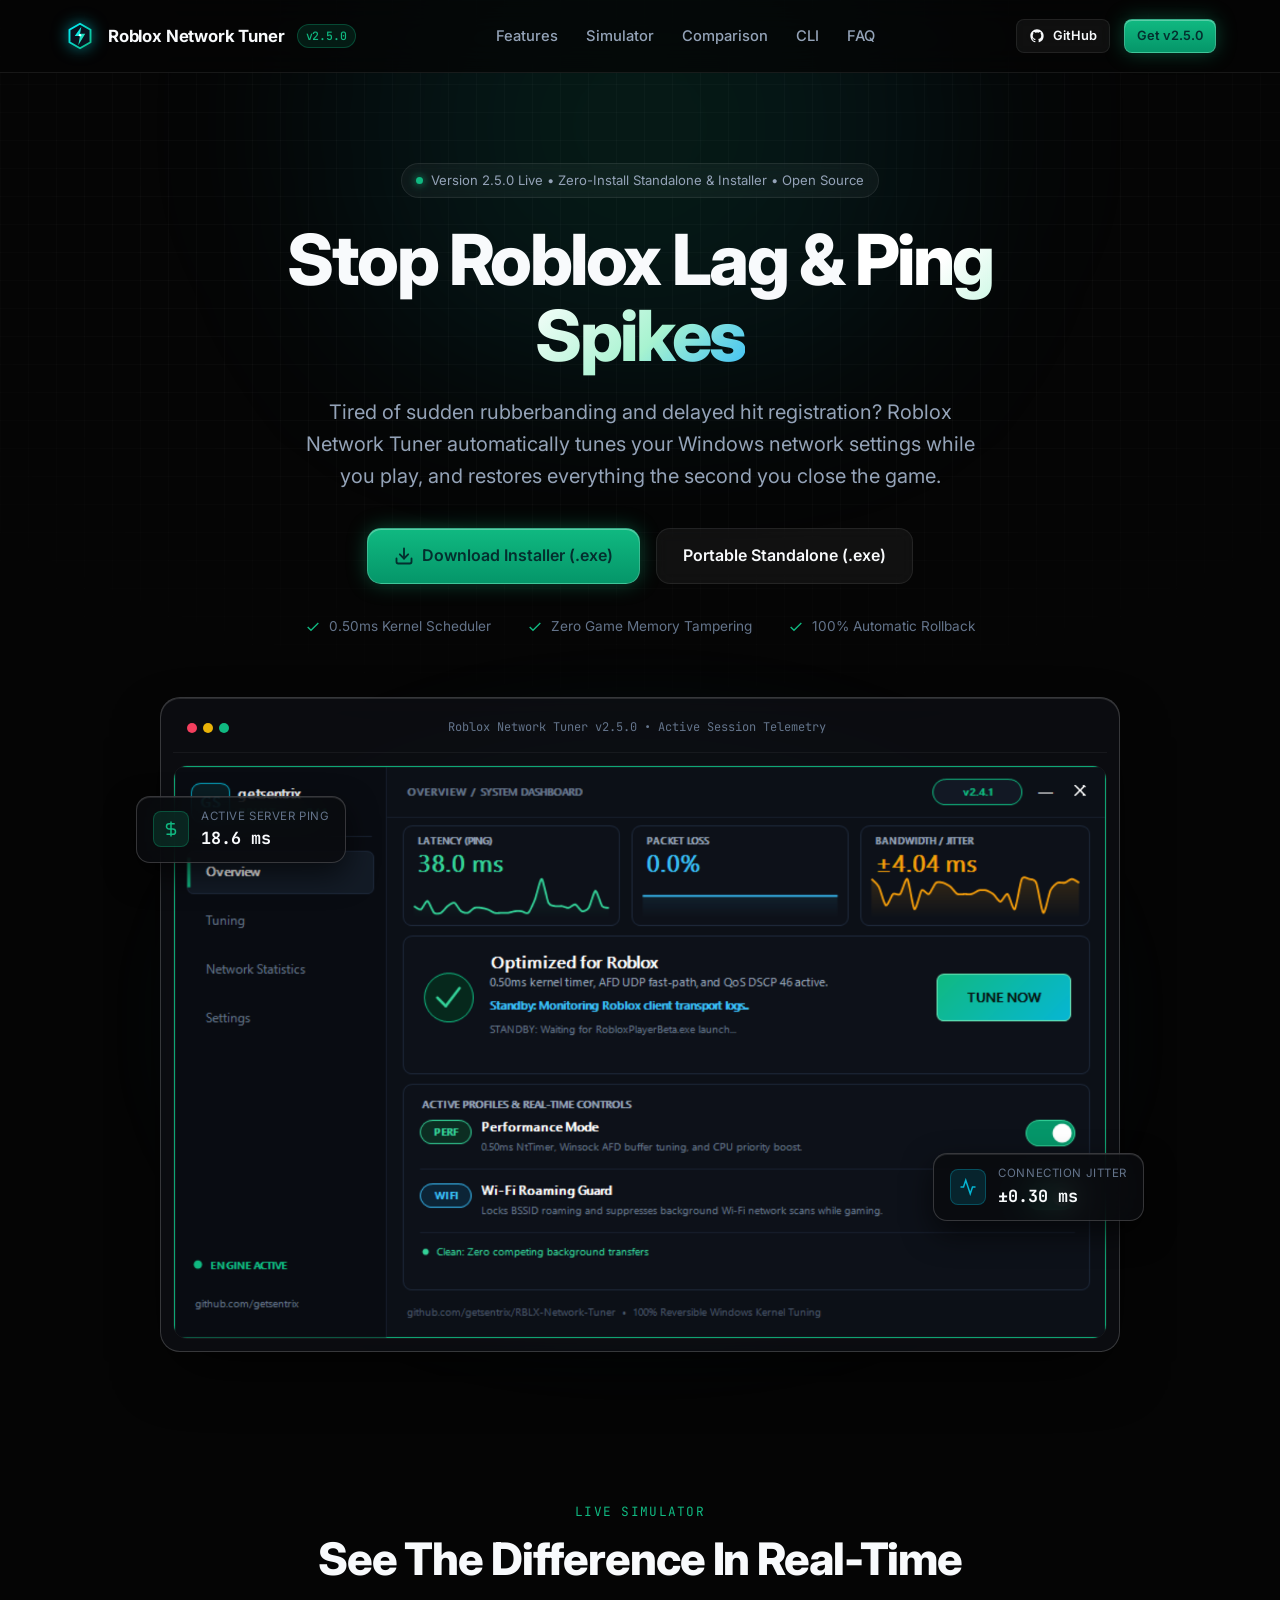
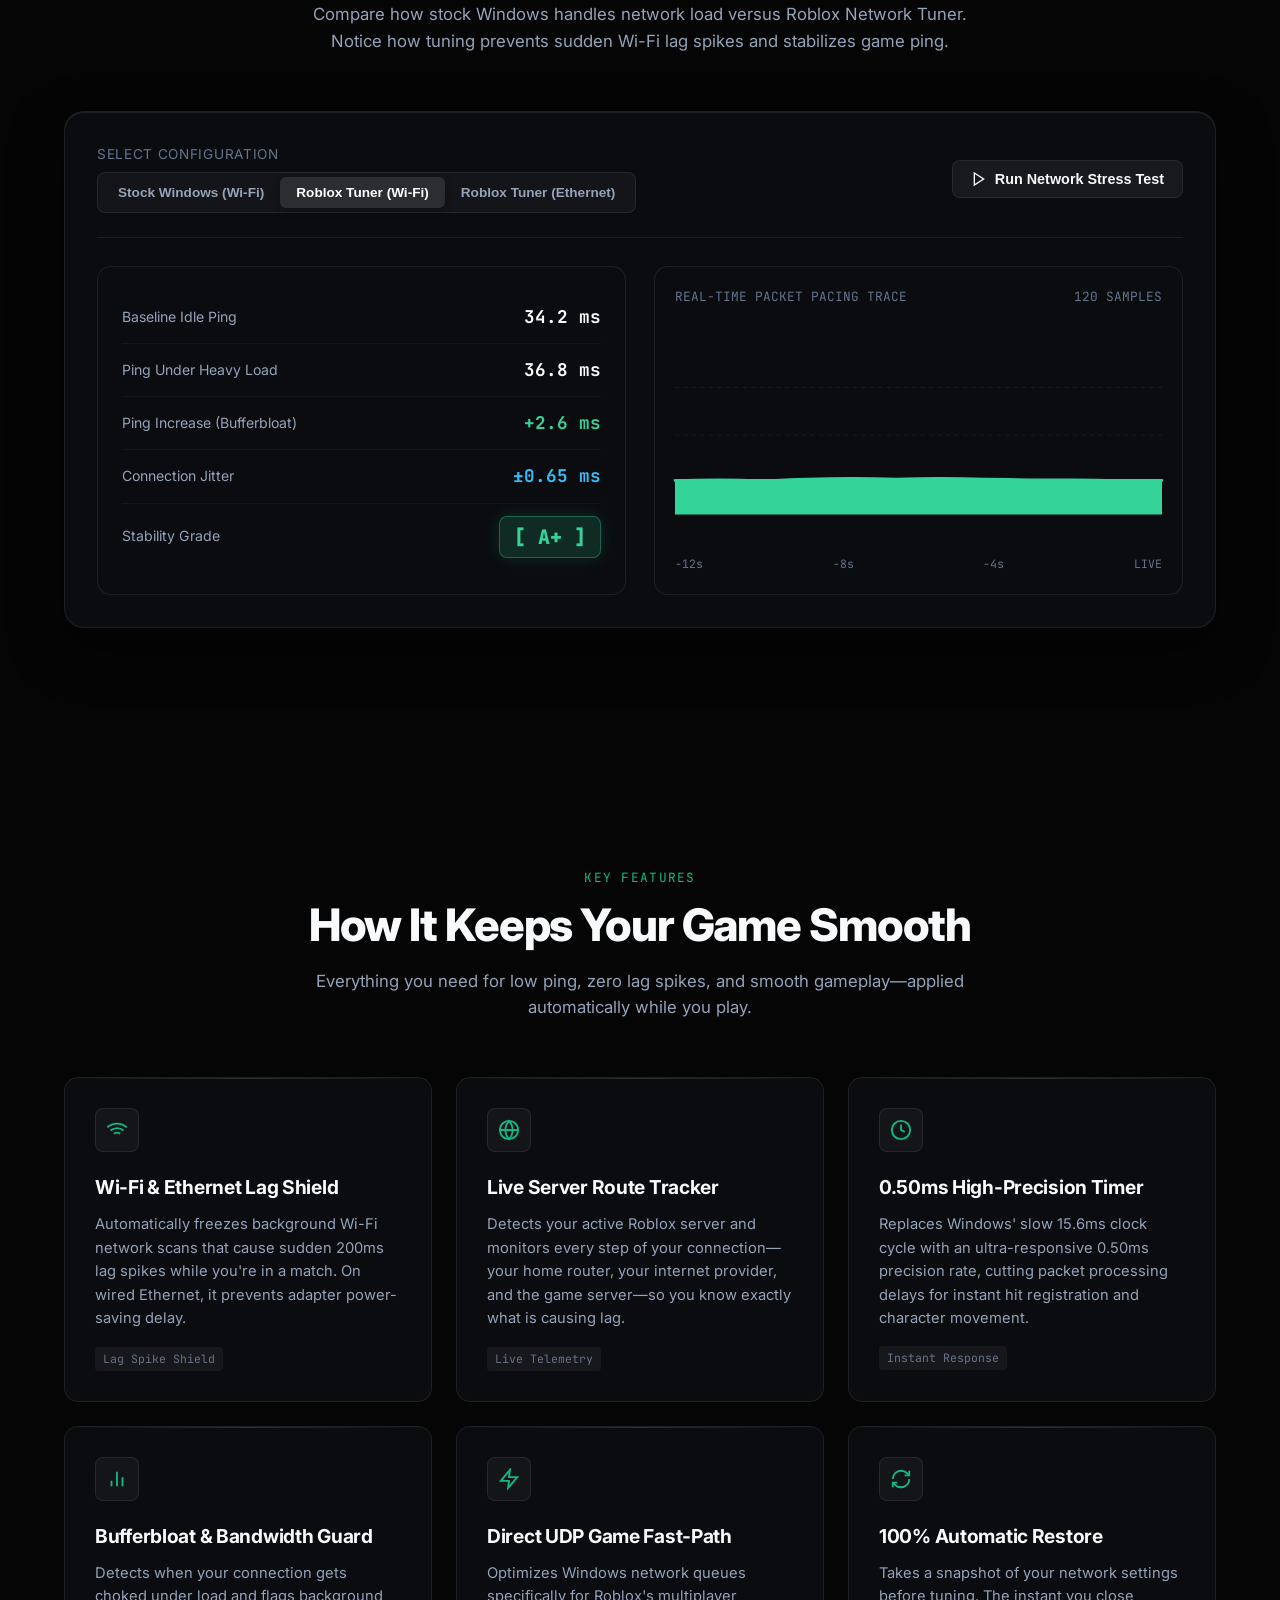
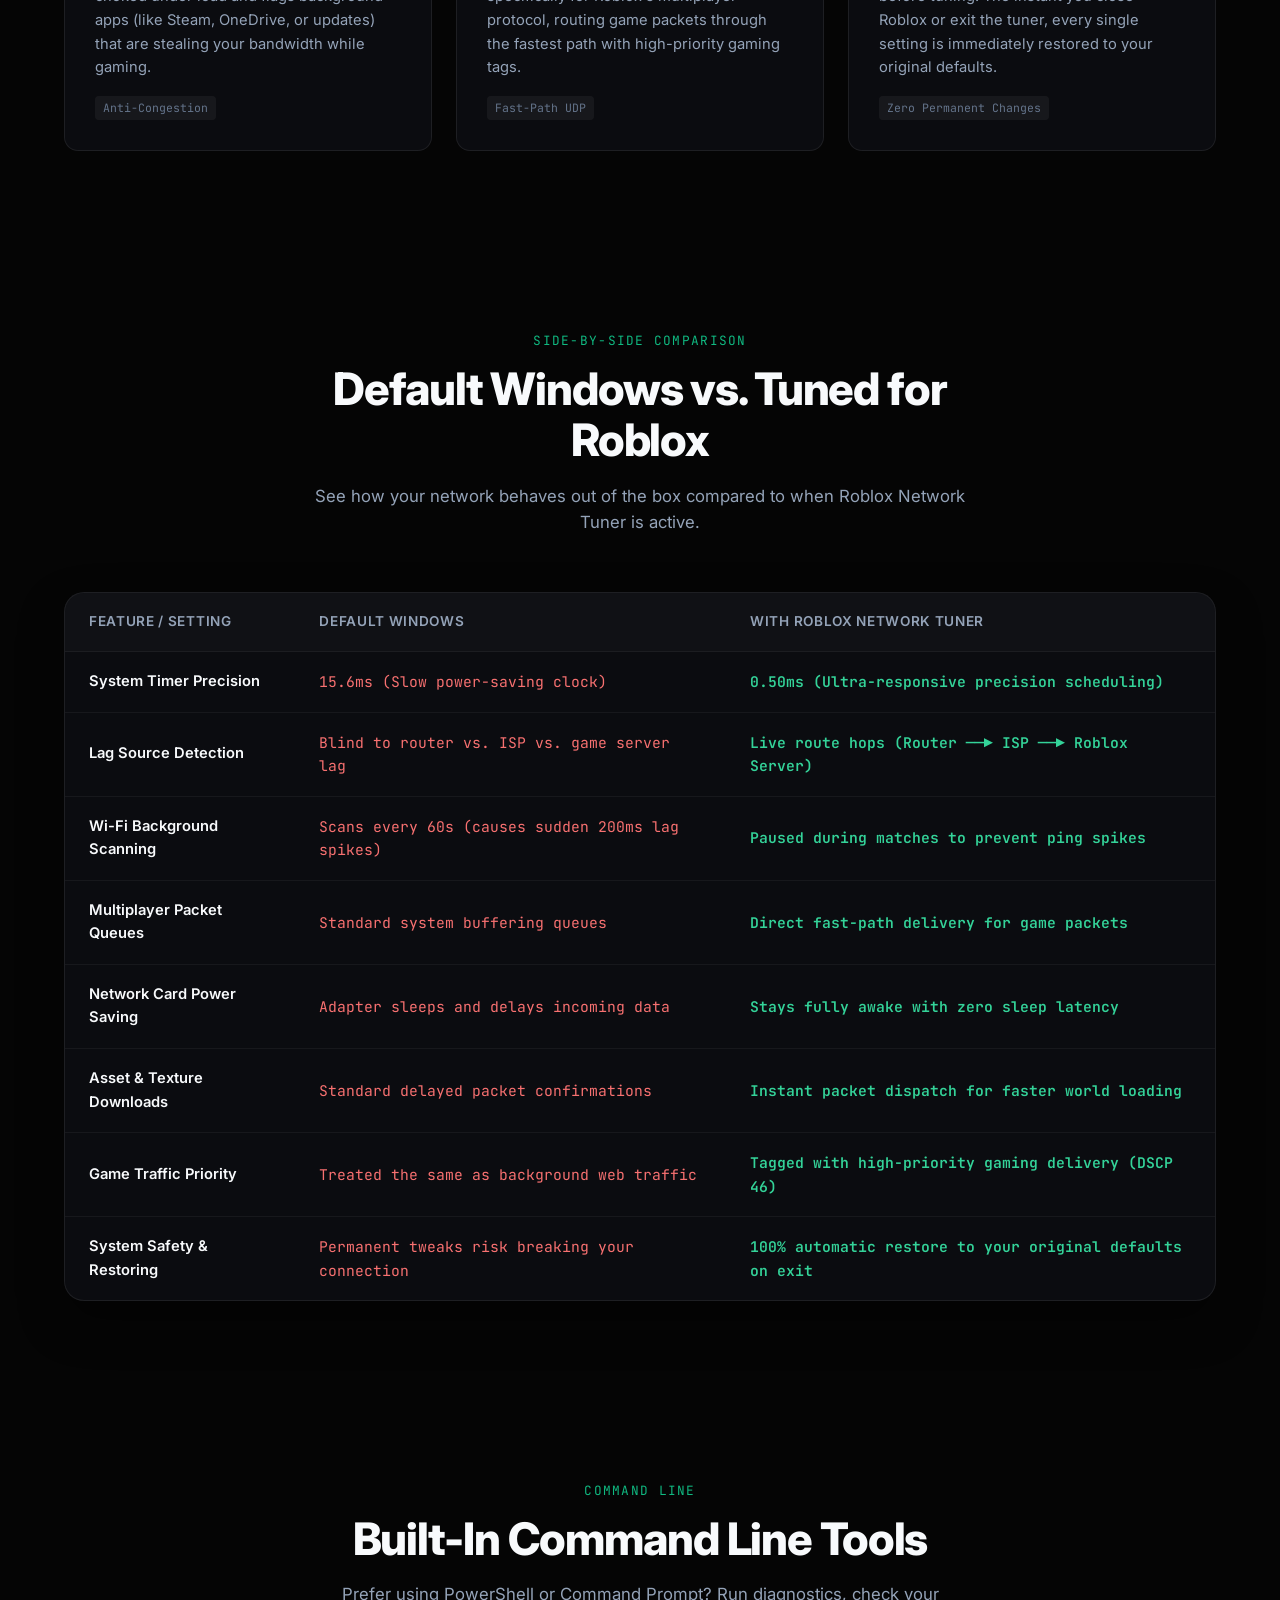
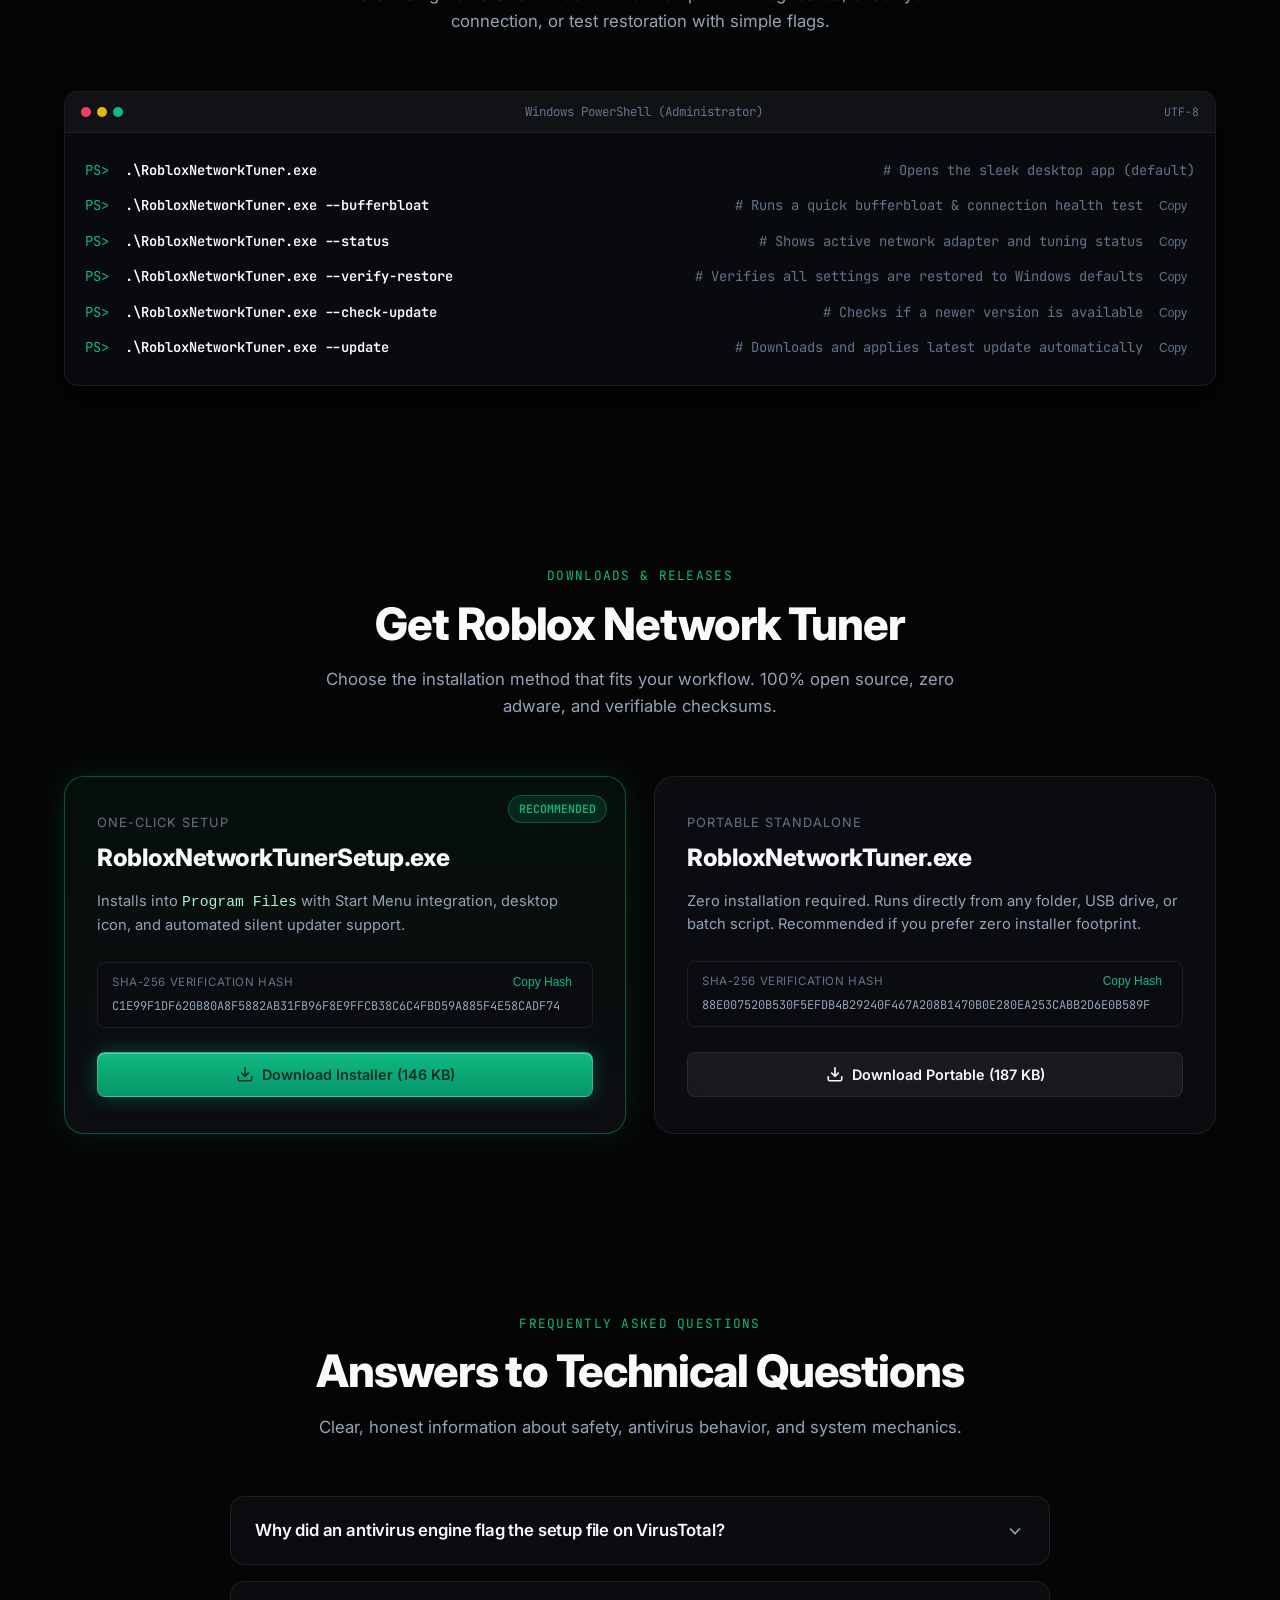
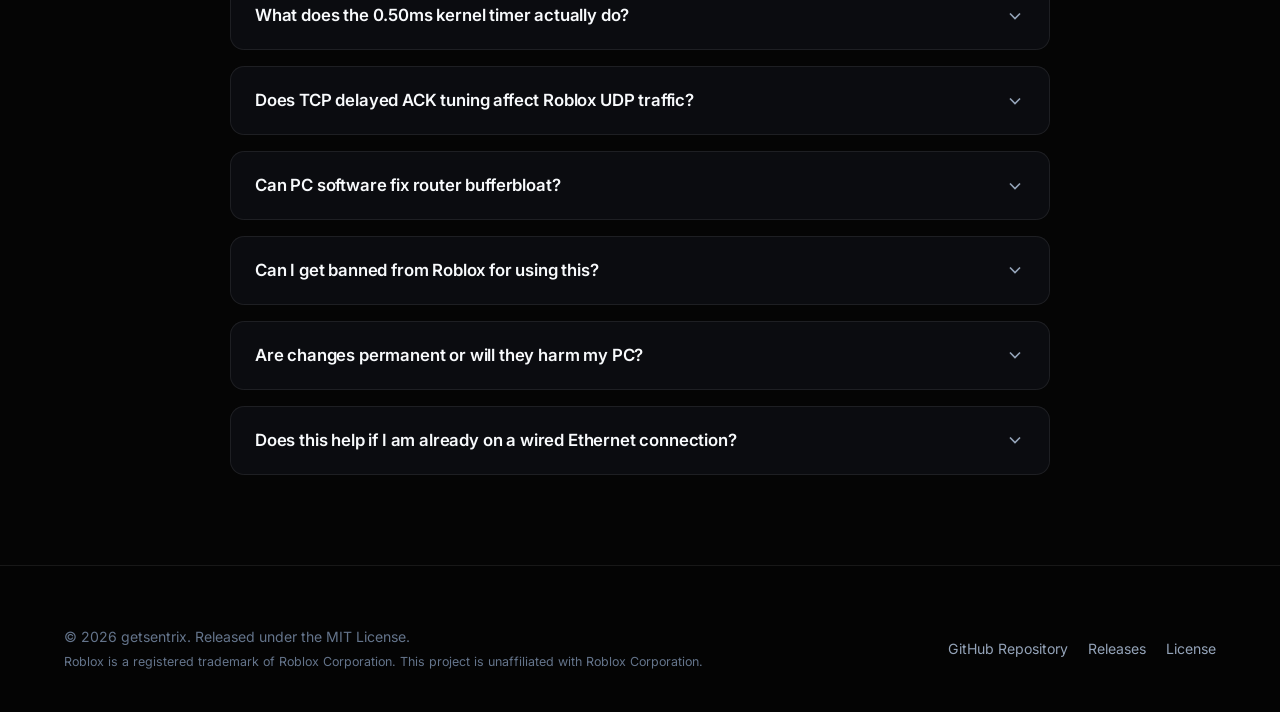
==== commit 7d566901: "chore: bump release version to v2.5.0 and synchronize release hashes" ====
--- a/docs/index.html
+++ b/docs/index.html
@@ -60,7 +60,7 @@
             </svg>
           </div>
           <span>Roblox Network Tuner</span>
-          <span class="brand-pill live-release-tag">v2.4.9</span>
+          <span class="brand-pill live-release-tag">v2.5.0</span>
         </a>
 
         <ul class="nav-links">
@@ -79,7 +79,7 @@
             GitHub
           </a>
           <a href="#downloads" class="btn btn-primary btn-sm">
-            Get v2.4.9
+            Get v2.5.0
           </a>
         </div>
       </nav>
@@ -91,7 +91,7 @@
     <div class="container">
       <div class="hero-pill">
         <span class="status-dot"></span>
-        <span>Version 2.4.9 Live • Zero-Install Standalone & Installer • Open Source</span>
+        <span>Version 2.5.0 Live • Zero-Install Standalone &amp; Installer • Open Source</span>
       </div>
 
       <h1 class="hero-title">
@@ -175,7 +175,7 @@
               <div class="mockup-dot yellow"></div>
               <div class="mockup-dot green"></div>
             </div>
-            <div class="mockup-tag">Roblox Network Tuner v2.4.9 • Active Session Telemetry</div>
+            <div class="mockup-tag">Roblox Network Tuner v2.5.0 • Active Session Telemetry</div>
             <div style="width: 48px;"></div>
           </div>
           <img src="assets/preview.png" alt="Roblox Network Tuner Dashboard Preview" class="mockup-img" loading="eager">
@@ -566,16 +566,16 @@
             <div class="checksum-box">
               <div class="checksum-header">
                 <span>SHA-256 Verification Hash</span>
-                <button class="copy-hash-btn" data-copy="F909EB54AA18CDBB8BA14AB792F5A2E7D00078C6F328661F8AA0C7BEAA9A9FBE">Copy Hash</button>
+                <button class="copy-hash-btn" data-copy="C1E99F1DF620B80A8F5882AB31FB96F8E9FFCB38C6C4FBD59A885F4E58CADF74">Copy Hash</button>
               </div>
               <div class="checksum-val">
-                <span>F909EB54AA18CDBB8BA14AB792F5A2E7D00078C6F328661F8AA0C7BEAA9A9FBE</span>
+                <span>C1E99F1DF620B80A8F5882AB31FB96F8E9FFCB38C6C4FBD59A885F4E58CADF74</span>
               </div>
             </div>
           </div>
 
           <div>
-            <a href="https://github.com/getsentrix/RBLX-Network-Tuner/releases/download/v2.4.9/RobloxNetworkTunerSetup.exe" class="btn btn-primary" style="width: 100%;">
+            <a href="https://github.com/getsentrix/RBLX-Network-Tuner/releases/download/v2.5.0/RobloxNetworkTunerSetup.exe" class="btn btn-primary" style="width: 100%;">
               <svg width="18" height="18" viewBox="0 0 24 24" fill="none" stroke="currentColor" stroke-width="2.2">
                 <path d="M21 15v4a2 2 0 0 1-2 2H5a2 2 0 0 1-2-2v-4"></path>
                 <polyline points="7 10 12 15 17 10"></polyline>
@@ -598,16 +598,16 @@
             <div class="checksum-box">
               <div class="checksum-header">
                 <span>SHA-256 Verification Hash</span>
-                <button class="copy-hash-btn" data-copy="DC4E9195C60D64DD5CD41DF502E6975795822D8230761F78D12F1D162F38D8AC">Copy Hash</button>
+                <button class="copy-hash-btn" data-copy="88E007520B530F5EFDB4B29240F467A208B1470B0E280EA253CABB2D6E0B589F">Copy Hash</button>
               </div>
               <div class="checksum-val">
-                <span>DC4E9195C60D64DD5CD41DF502E6975795822D8230761F78D12F1D162F38D8AC</span>
+                <span>88E007520B530F5EFDB4B29240F467A208B1470B0E280EA253CABB2D6E0B589F</span>
               </div>
             </div>
           </div>
 
           <div>
-            <a href="https://github.com/getsentrix/RBLX-Network-Tuner/releases/download/v2.4.9/RobloxNetworkTuner.exe" class="btn btn-secondary" style="width: 100%;">
+            <a href="https://github.com/getsentrix/RBLX-Network-Tuner/releases/download/v2.5.0/RobloxNetworkTuner.exe" class="btn btn-secondary" style="width: 100%;">
               <svg width="18" height="18" viewBox="0 0 24 24" fill="none" stroke="currentColor" stroke-width="2.2">
                 <path d="M21 15v4a2 2 0 0 1-2 2H5a2 2 0 0 1-2-2v-4"></path>
                 <polyline points="7 10 12 15 17 10"></polyline>
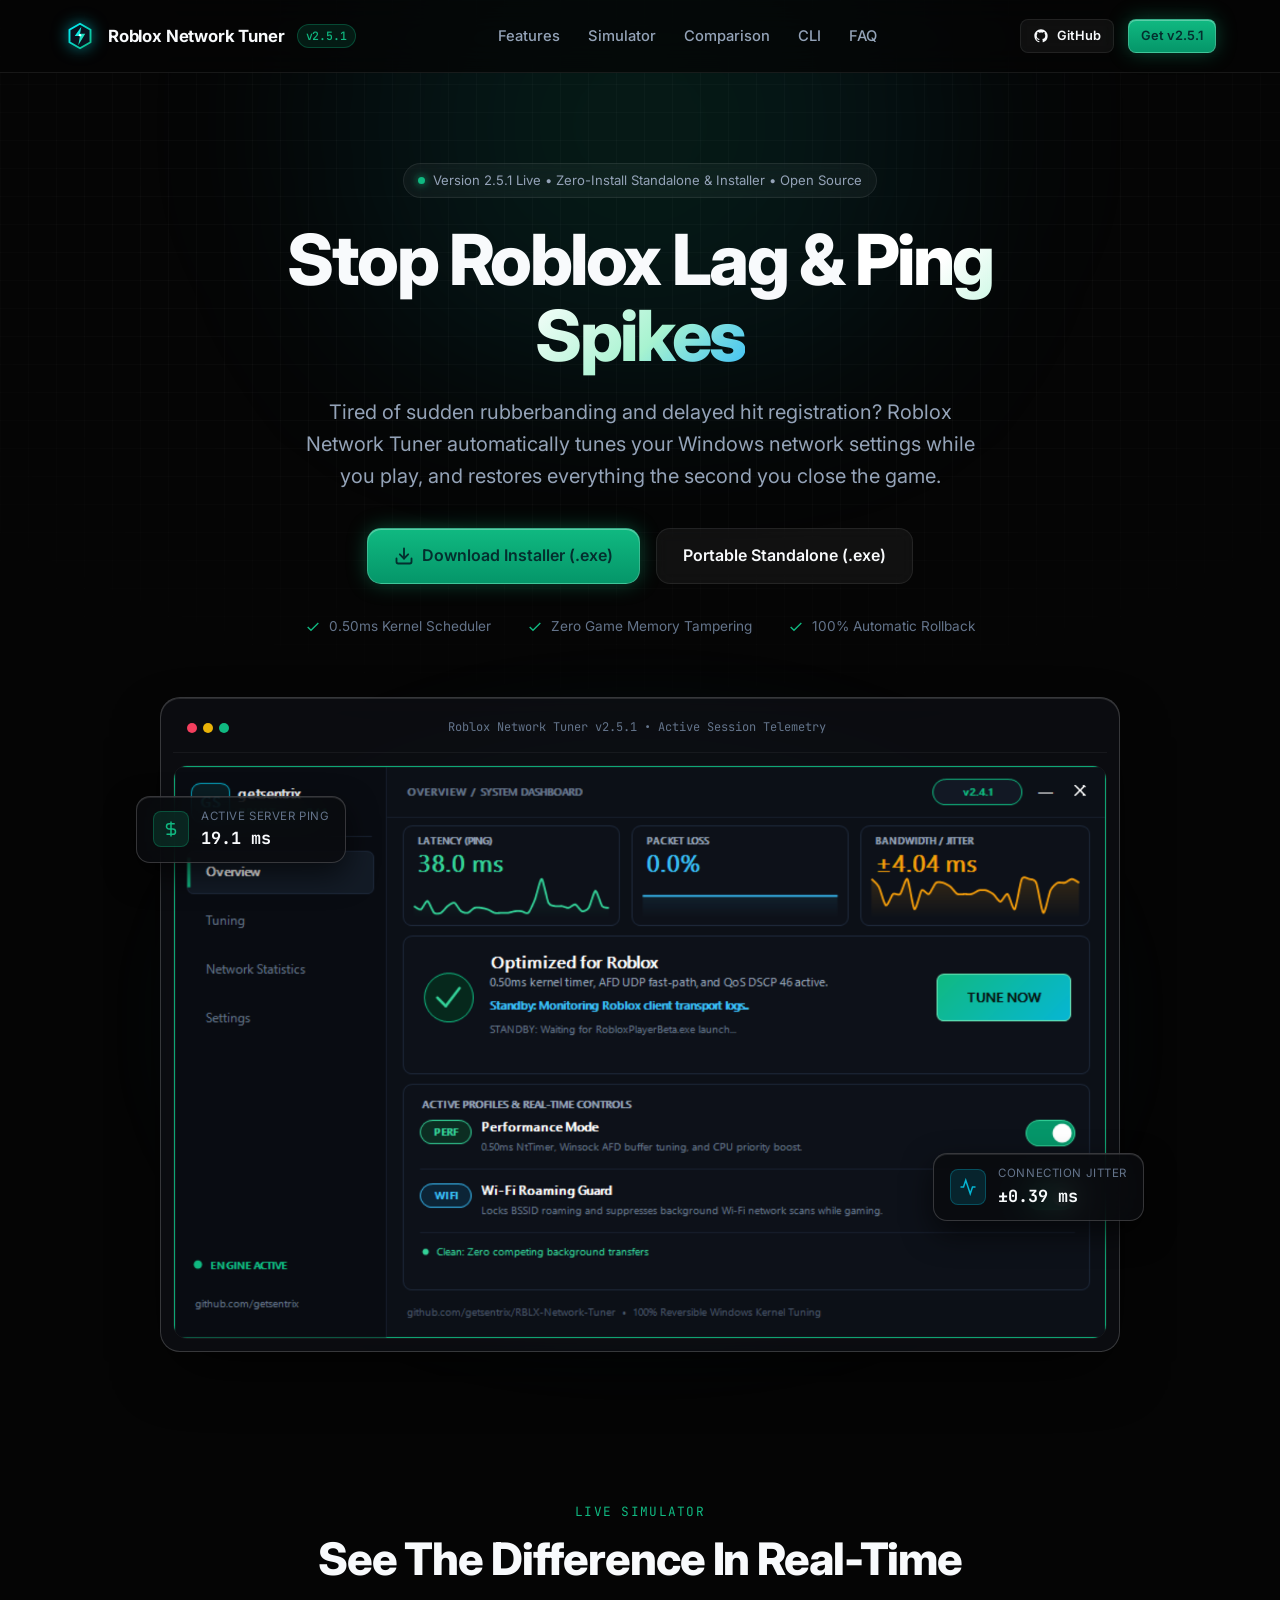
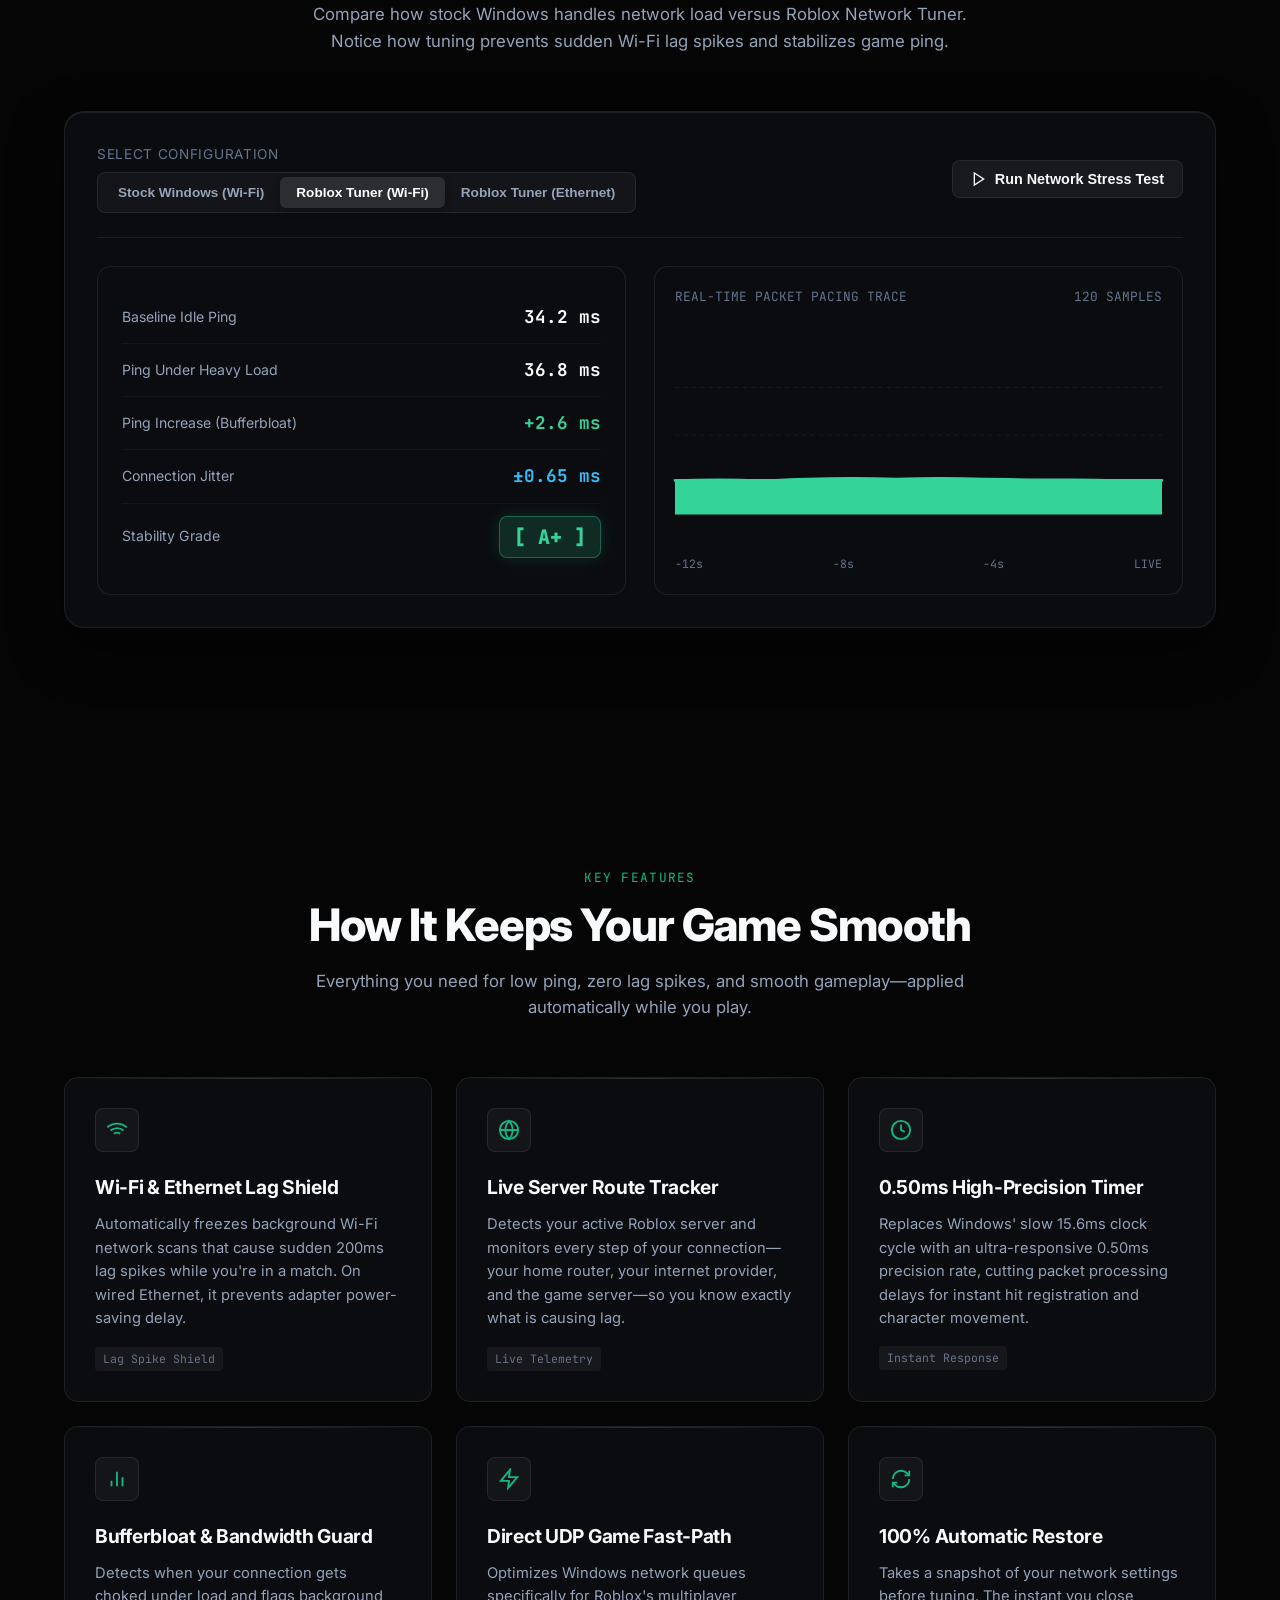
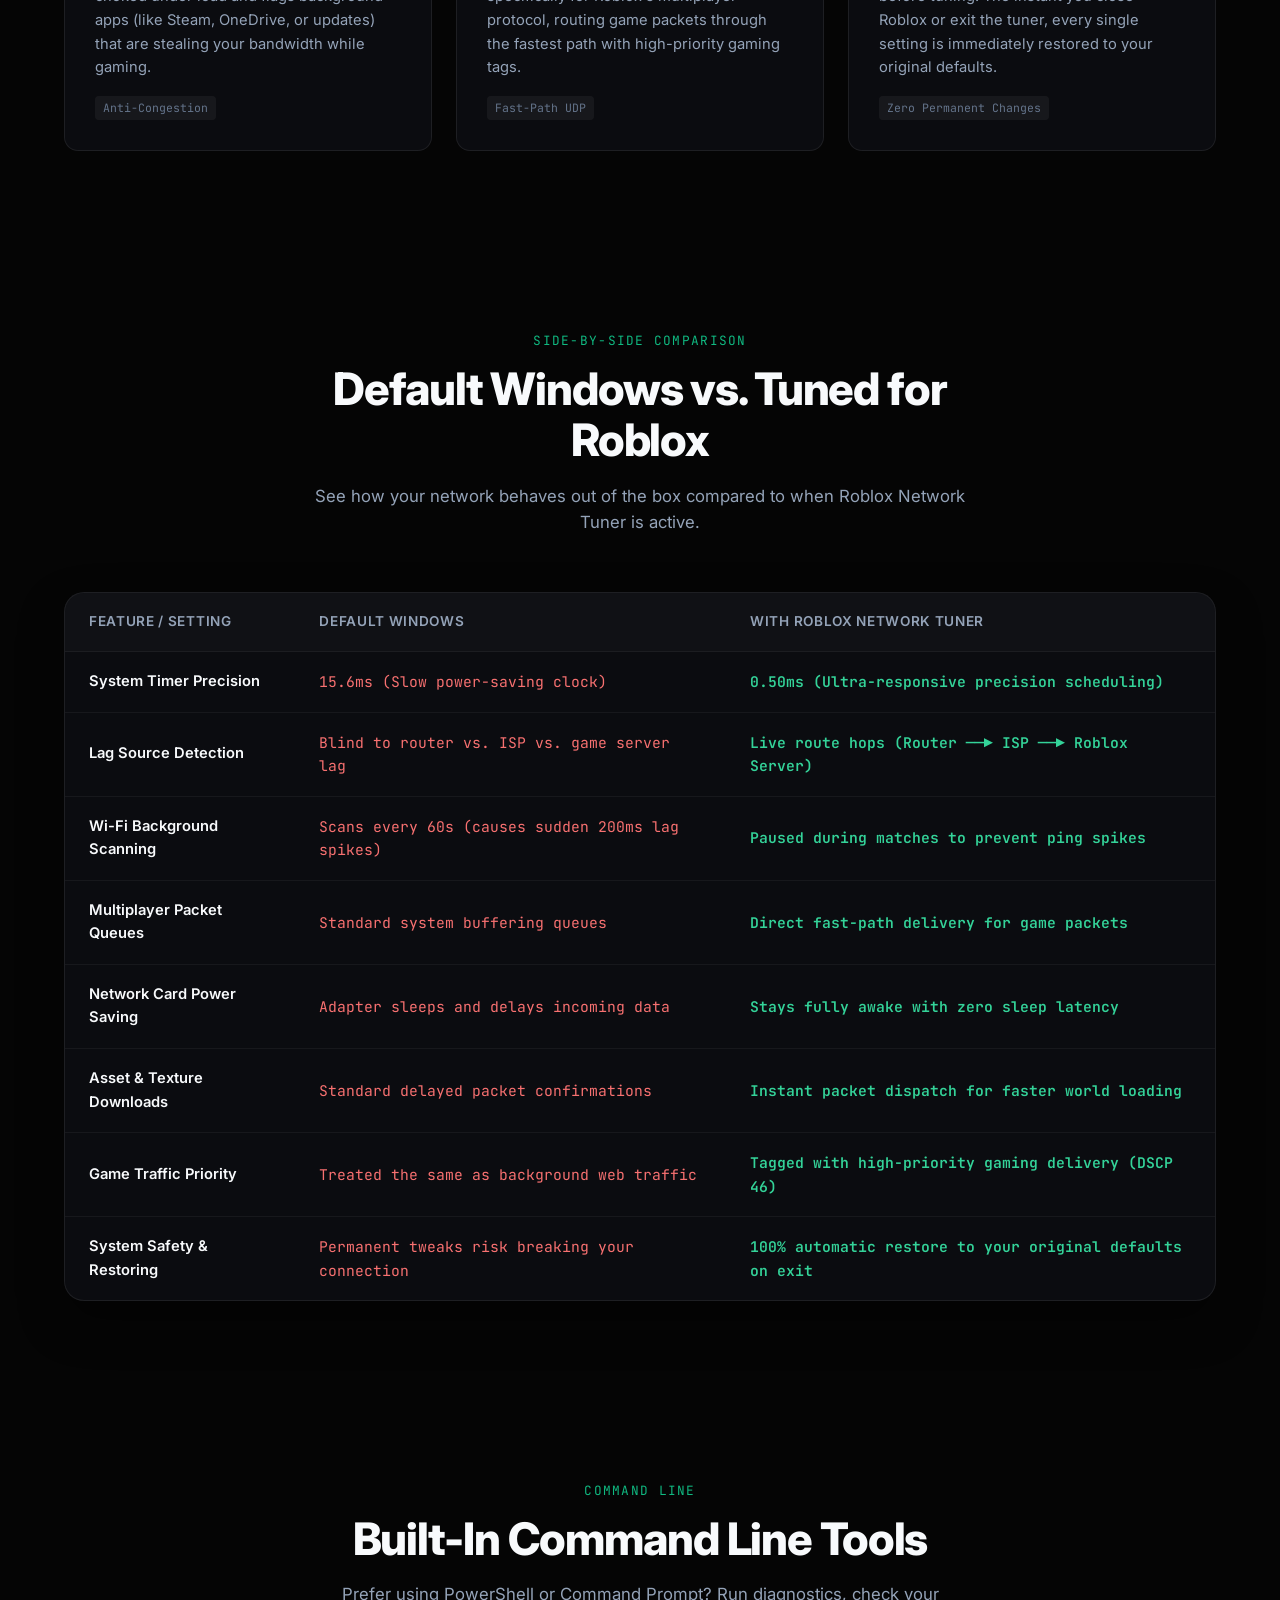
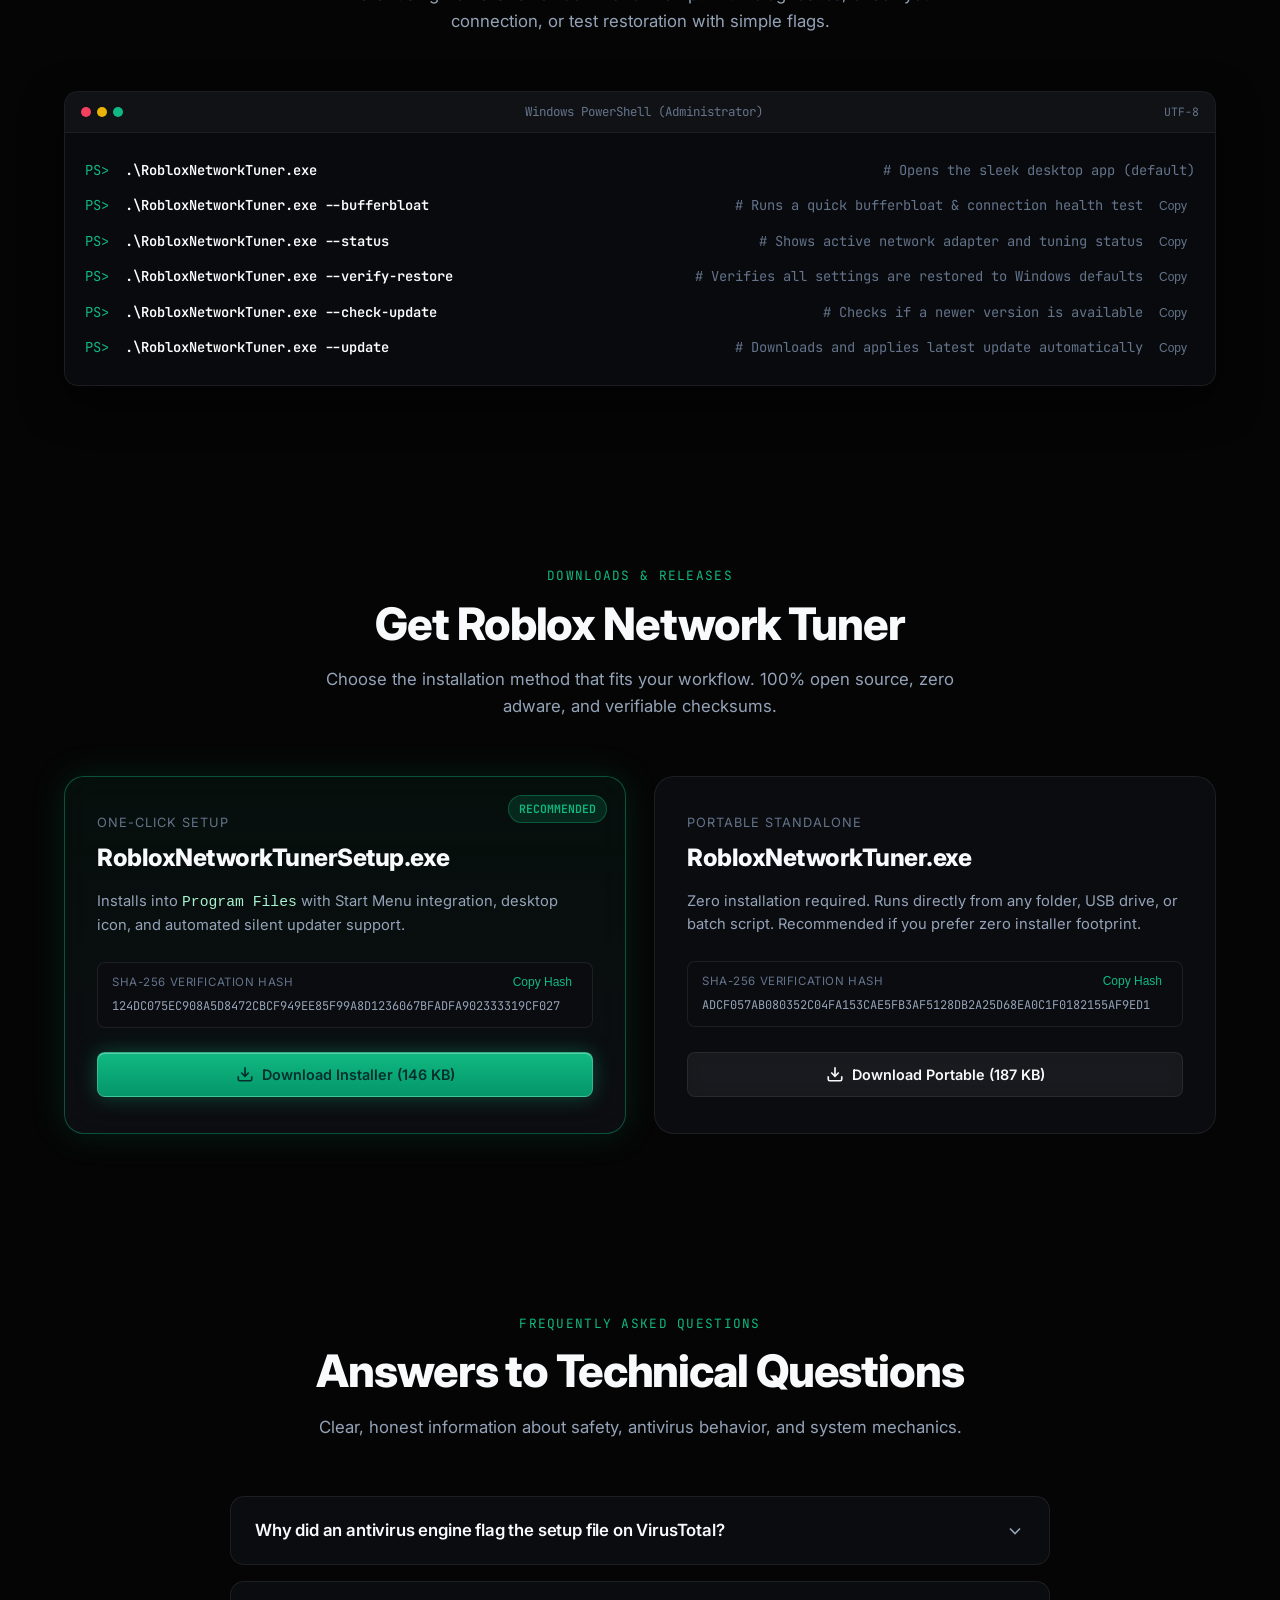
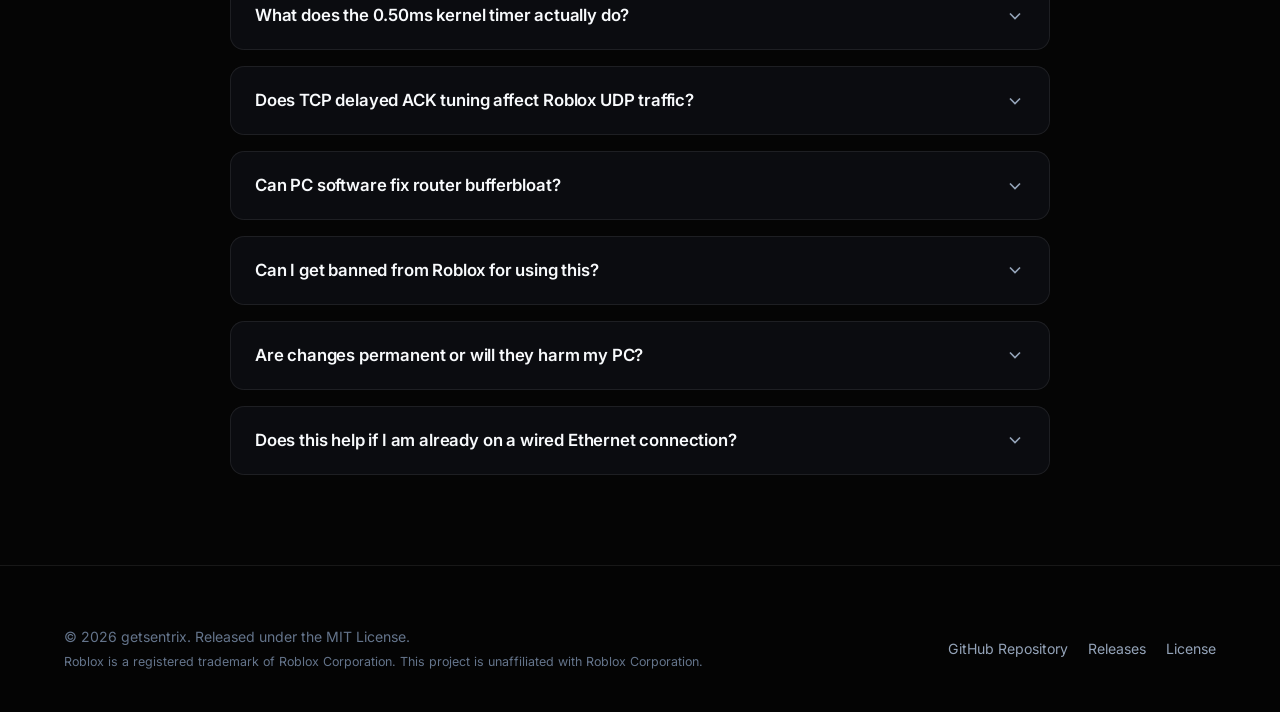
==== commit fbff2b22: "chore(release): bump version to v2.5.1 and update release hashes" ====
--- a/docs/index.html
+++ b/docs/index.html
@@ -60,7 +60,7 @@
             </svg>
           </div>
           <span>Roblox Network Tuner</span>
-          <span class="brand-pill live-release-tag">v2.5.0</span>
+          <span class="brand-pill live-release-tag">v2.5.1</span>
         </a>
 
         <ul class="nav-links">
@@ -79,7 +79,7 @@
             GitHub
           </a>
           <a href="#downloads" class="btn btn-primary btn-sm">
-            Get v2.5.0
+            Get v2.5.1
           </a>
         </div>
       </nav>
@@ -91,7 +91,7 @@
     <div class="container">
       <div class="hero-pill">
         <span class="status-dot"></span>
-        <span>Version 2.5.0 Live • Zero-Install Standalone &amp; Installer • Open Source</span>
+        <span>Version 2.5.1 Live • Zero-Install Standalone &amp; Installer • Open Source</span>
       </div>
 
       <h1 class="hero-title">
@@ -175,7 +175,7 @@
               <div class="mockup-dot yellow"></div>
               <div class="mockup-dot green"></div>
             </div>
-            <div class="mockup-tag">Roblox Network Tuner v2.5.0 • Active Session Telemetry</div>
+            <div class="mockup-tag">Roblox Network Tuner v2.5.1 • Active Session Telemetry</div>
             <div style="width: 48px;"></div>
           </div>
           <img src="assets/preview.png" alt="Roblox Network Tuner Dashboard Preview" class="mockup-img" loading="eager">
@@ -566,16 +566,16 @@
             <div class="checksum-box">
               <div class="checksum-header">
                 <span>SHA-256 Verification Hash</span>
-                <button class="copy-hash-btn" data-copy="C1E99F1DF620B80A8F5882AB31FB96F8E9FFCB38C6C4FBD59A885F4E58CADF74">Copy Hash</button>
+                <button class="copy-hash-btn" data-copy="124DC075EC908A5D8472CBCF949EE85F99A8D1236067BFADFA902333319CF027">Copy Hash</button>
               </div>
               <div class="checksum-val">
-                <span>C1E99F1DF620B80A8F5882AB31FB96F8E9FFCB38C6C4FBD59A885F4E58CADF74</span>
+                <span>124DC075EC908A5D8472CBCF949EE85F99A8D1236067BFADFA902333319CF027</span>
               </div>
             </div>
           </div>
 
           <div>
-            <a href="https://github.com/getsentrix/RBLX-Network-Tuner/releases/download/v2.5.0/RobloxNetworkTunerSetup.exe" class="btn btn-primary" style="width: 100%;">
+            <a href="https://github.com/getsentrix/RBLX-Network-Tuner/releases/download/v2.5.1/RobloxNetworkTunerSetup.exe" class="btn btn-primary" style="width: 100%;">
               <svg width="18" height="18" viewBox="0 0 24 24" fill="none" stroke="currentColor" stroke-width="2.2">
                 <path d="M21 15v4a2 2 0 0 1-2 2H5a2 2 0 0 1-2-2v-4"></path>
                 <polyline points="7 10 12 15 17 10"></polyline>
@@ -598,16 +598,16 @@
             <div class="checksum-box">
               <div class="checksum-header">
                 <span>SHA-256 Verification Hash</span>
-                <button class="copy-hash-btn" data-copy="88E007520B530F5EFDB4B29240F467A208B1470B0E280EA253CABB2D6E0B589F">Copy Hash</button>
+                <button class="copy-hash-btn" data-copy="ADCF057AB080352C04FA153CAE5FB3AF5128DB2A25D68EA0C1F0182155AF9ED1">Copy Hash</button>
               </div>
               <div class="checksum-val">
-                <span>88E007520B530F5EFDB4B29240F467A208B1470B0E280EA253CABB2D6E0B589F</span>
+                <span>ADCF057AB080352C04FA153CAE5FB3AF5128DB2A25D68EA0C1F0182155AF9ED1</span>
               </div>
             </div>
           </div>
 
           <div>
-            <a href="https://github.com/getsentrix/RBLX-Network-Tuner/releases/download/v2.5.0/RobloxNetworkTuner.exe" class="btn btn-secondary" style="width: 100%;">
+            <a href="https://github.com/getsentrix/RBLX-Network-Tuner/releases/download/v2.5.1/RobloxNetworkTuner.exe" class="btn btn-secondary" style="width: 100%;">
               <svg width="18" height="18" viewBox="0 0 24 24" fill="none" stroke="currentColor" stroke-width="2.2">
                 <path d="M21 15v4a2 2 0 0 1-2 2H5a2 2 0 0 1-2-2v-4"></path>
                 <polyline points="7 10 12 15 17 10"></polyline>
